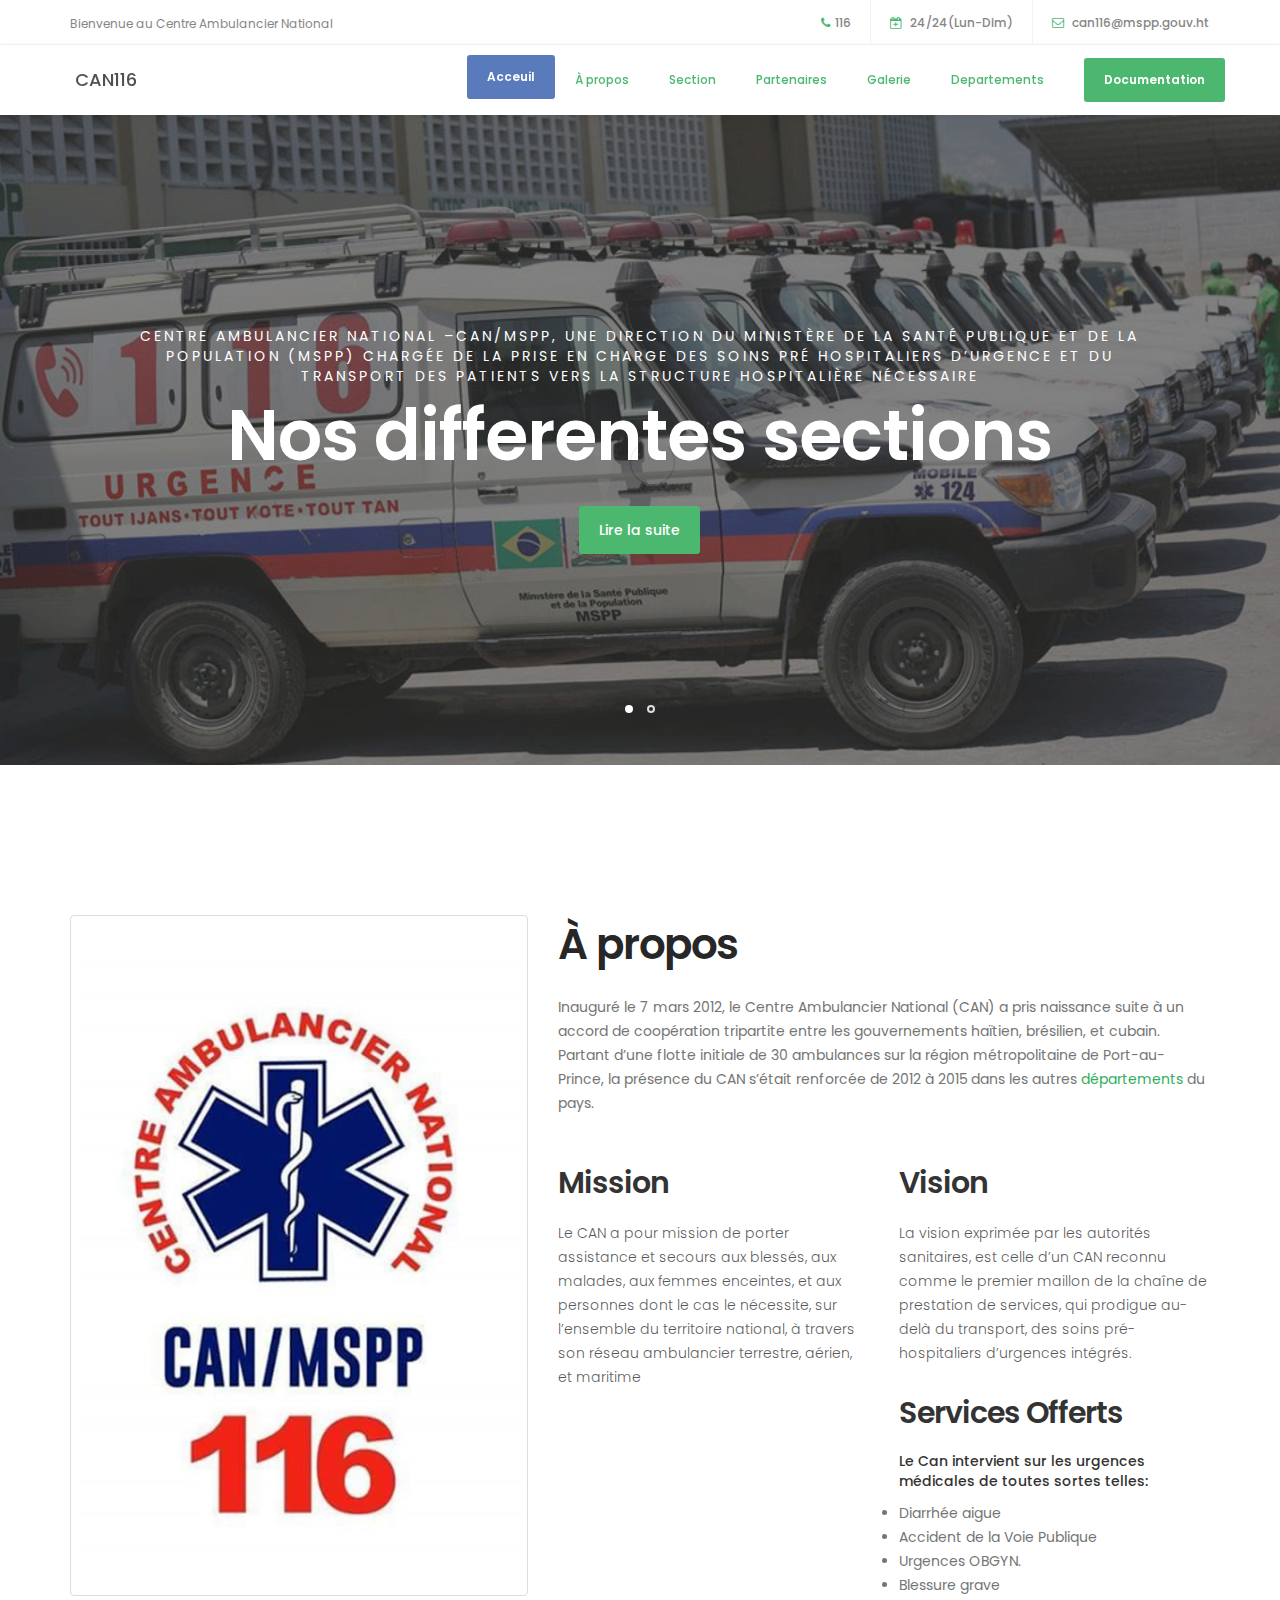
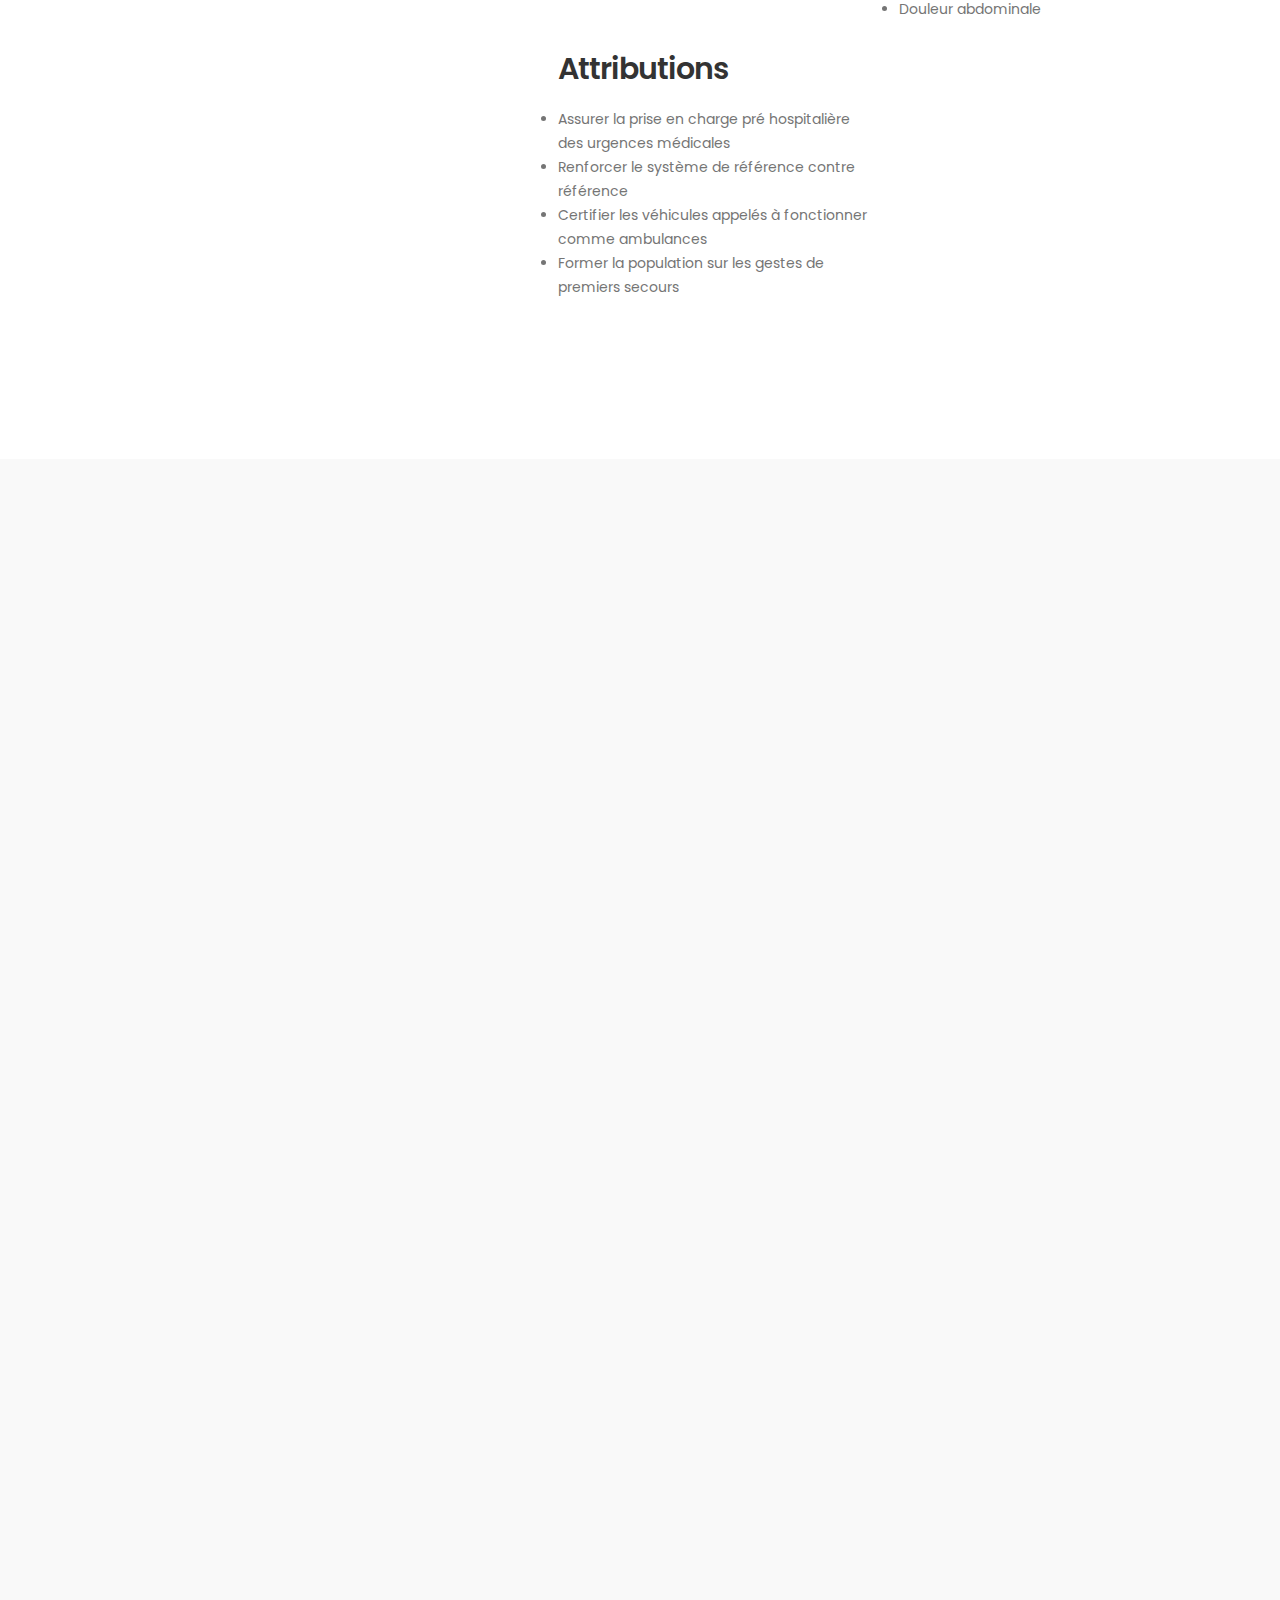
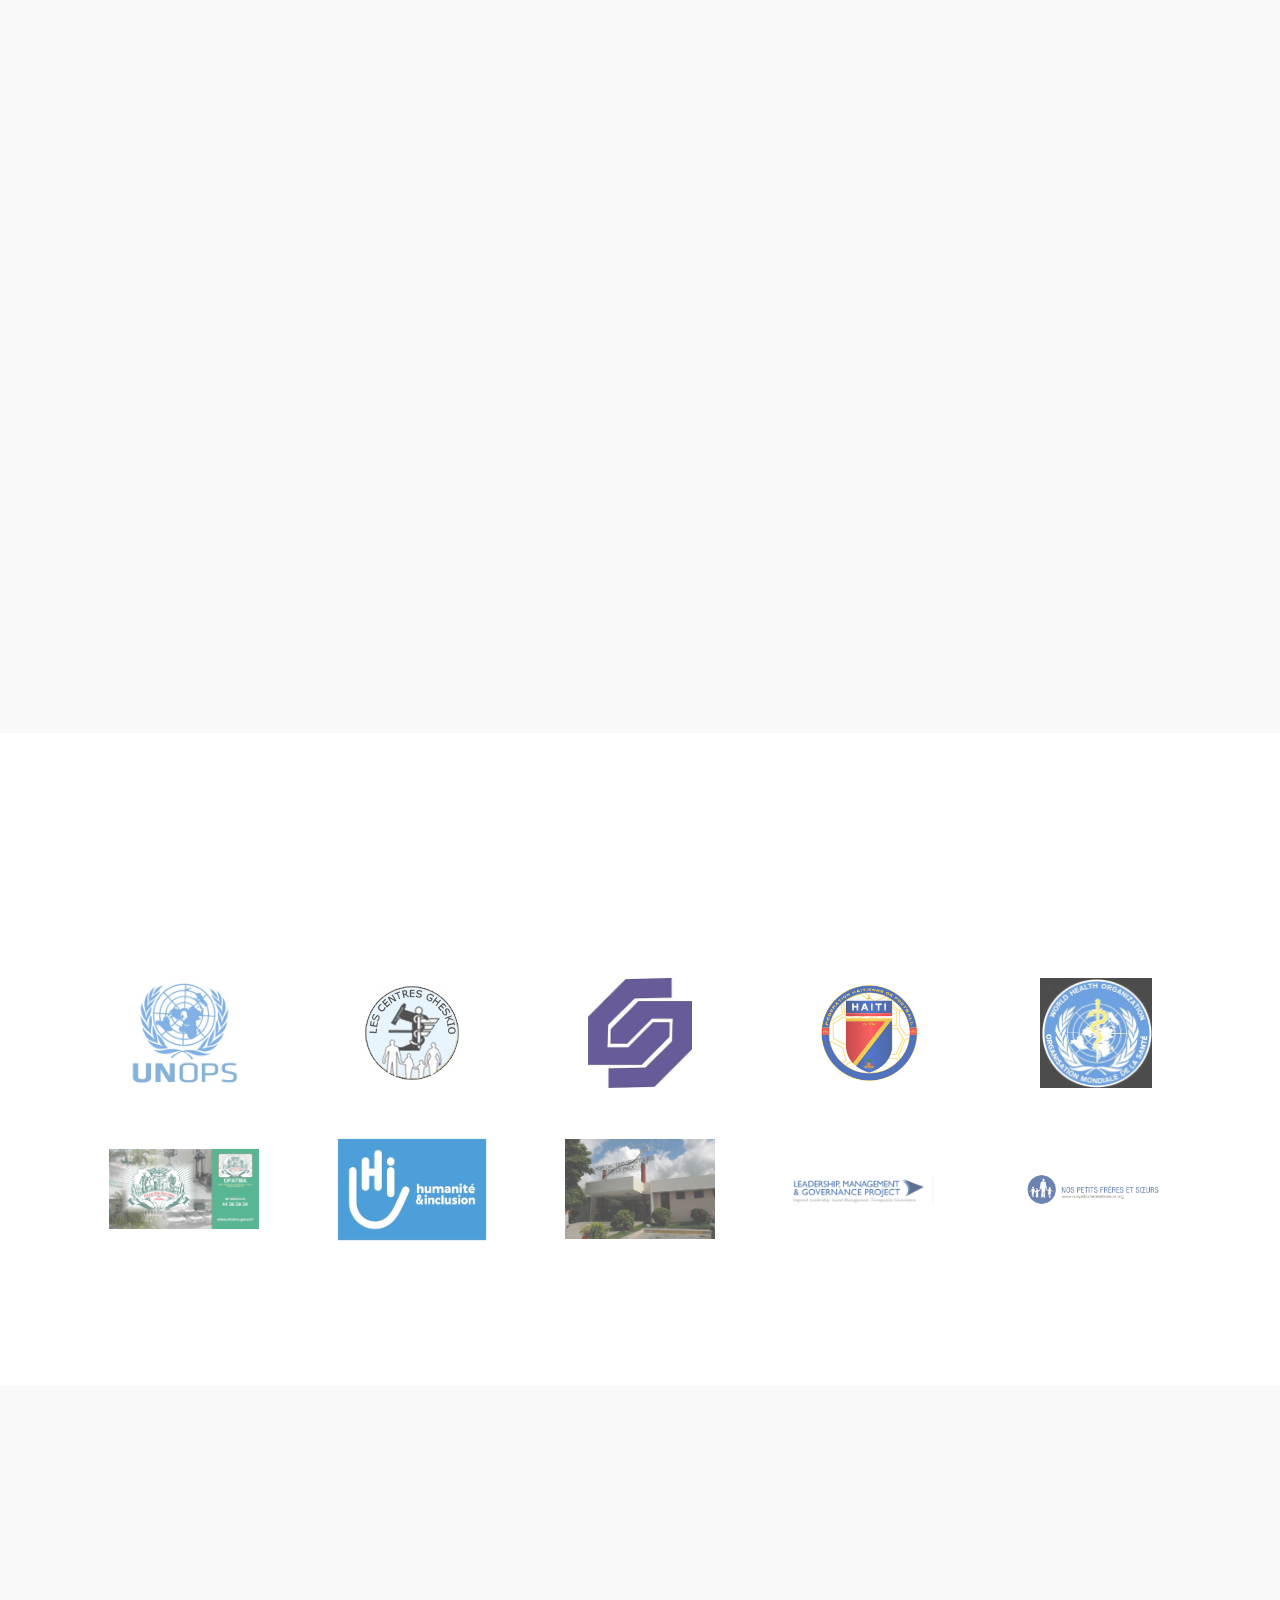
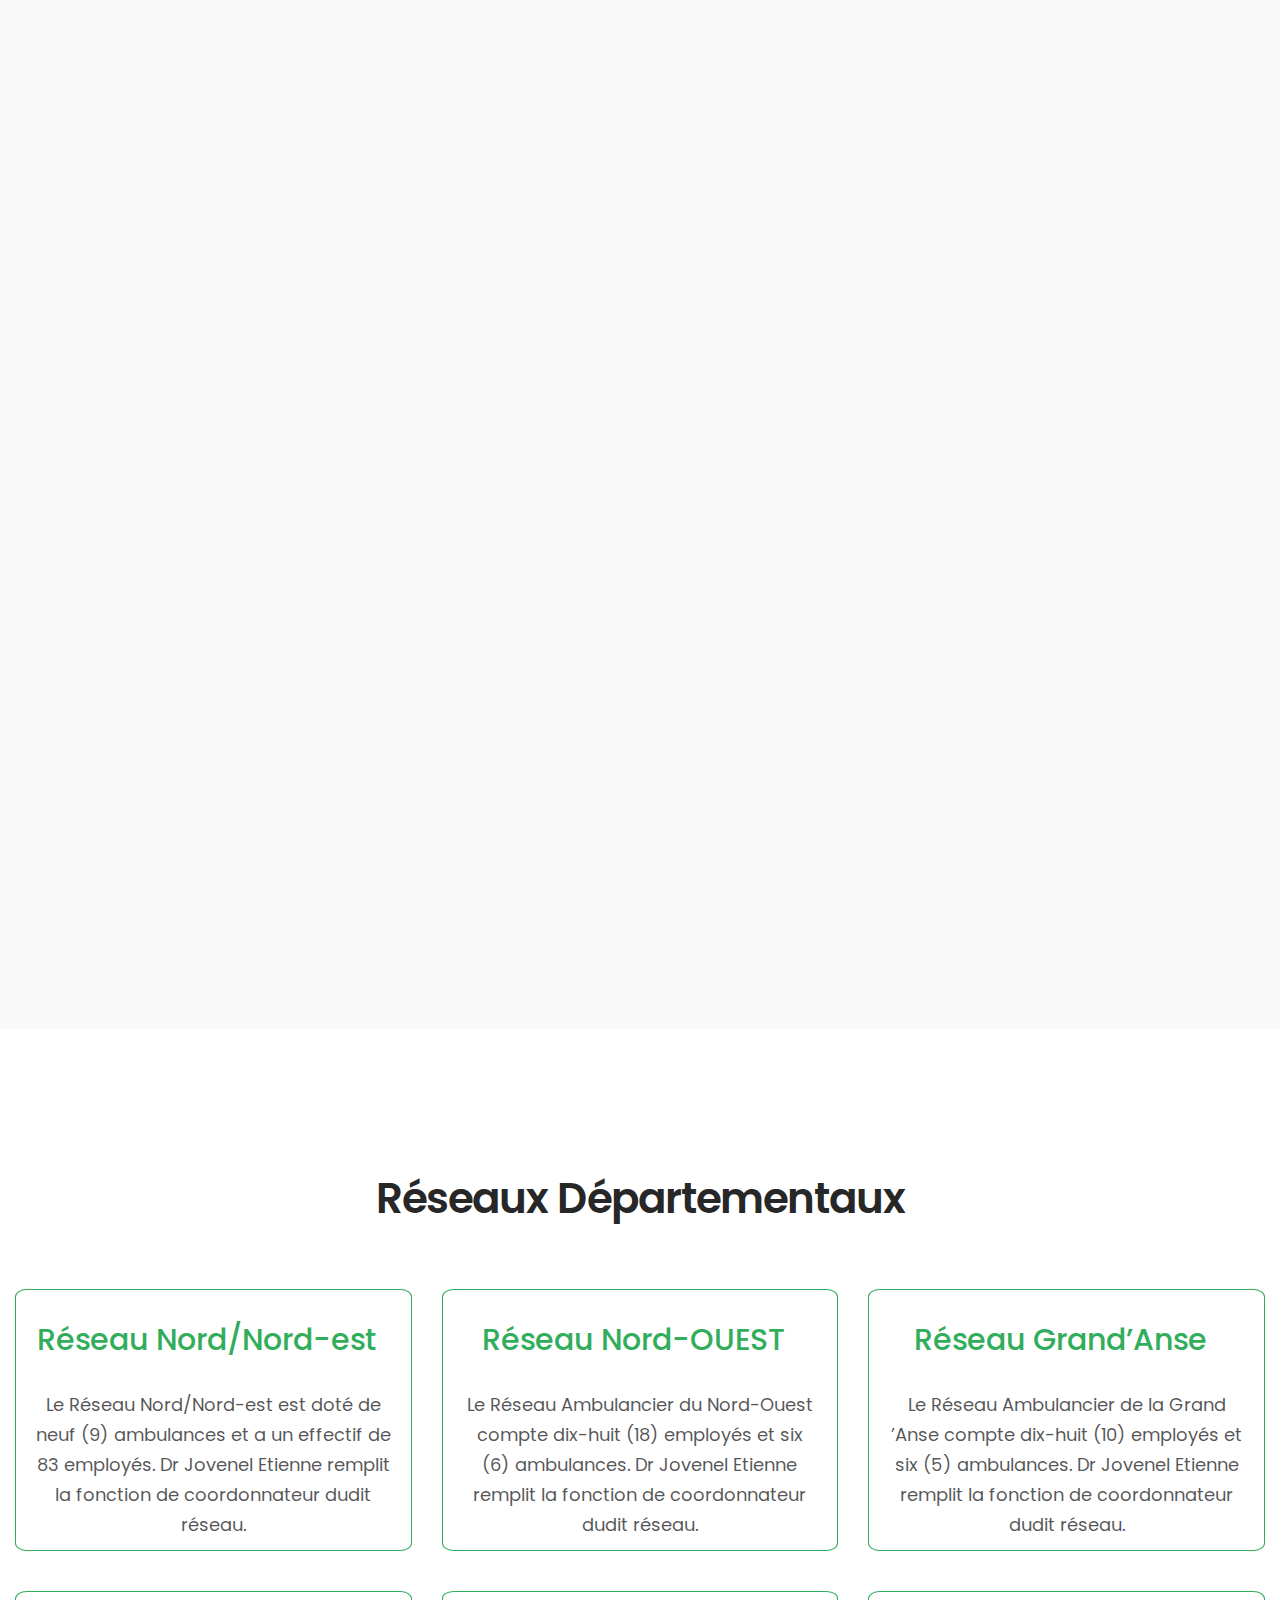
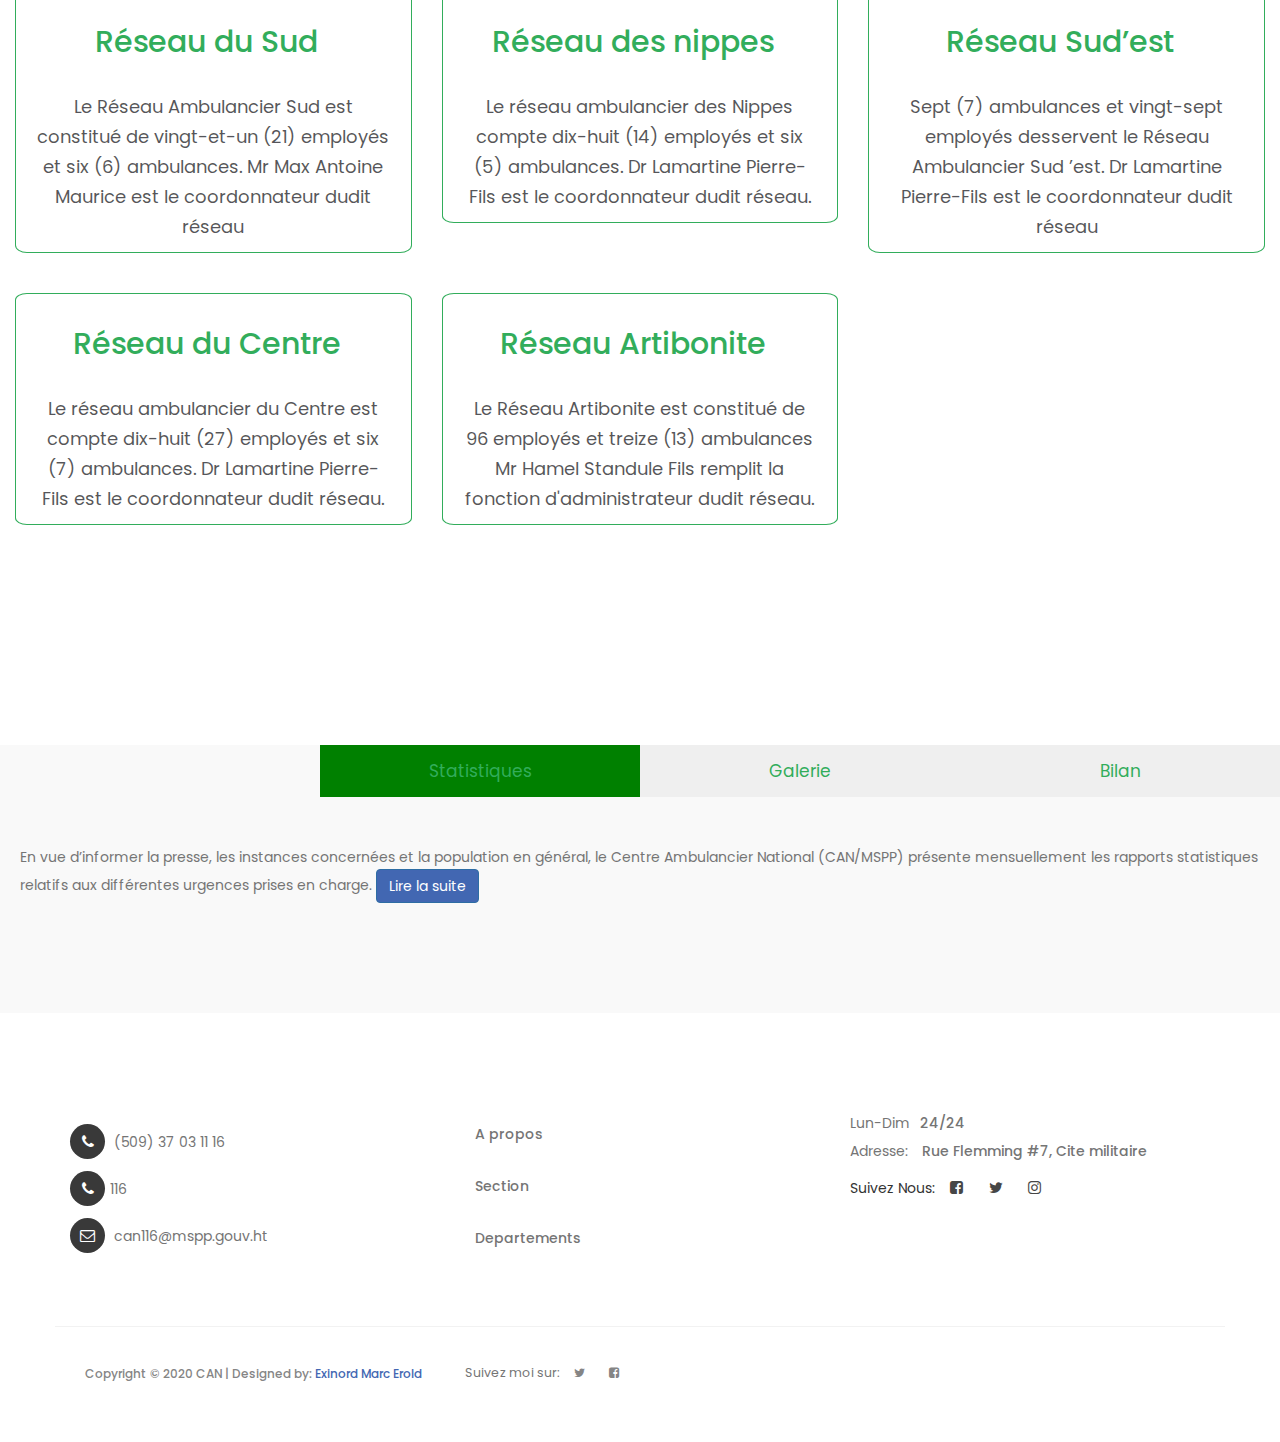
==== index.html @ fb25cd63 "index" ====
<!DOCTYPE html>
<html lang="en">

<head>

     <title>CAN | Ambulance</title>
     <!--

Template 2098 Health

http://www.tooplate.com/view/2098-health

-->
     <meta charset="UTF-8">
     <meta http-equiv="X-UA-Compatible" content="IE=Edge">
     <meta name="description" content="">
     <meta name="keywords" content="">
     <meta name="author" content="Tooplate">
     <meta name="viewport" content="width=device-width, initial-scale=1, maximum-scale=1">

     <link rel="stylesheet" href="css/bootstrap.min.css">
     <link rel="stylesheet" href="css/font-awesome.min.css">
     <link rel="stylesheet" href="css/animate.css">
     <link rel="stylesheet" href="css/owl.carousel.css">
     <link rel="stylesheet" href="css/owl.theme.default.min.css">
     <!-- <link rel="stylesheet" href="http://rainbowit.net/html/trydo/assets/css/style.css">  -->
     <!-- MAIN CSS -->
     <link rel="stylesheet" href="css/tooplate-style.css">
     <link rel="stylesheet" href="http://rainbowit.net/html/trydo/assets/css/plugins/plugins.css">
     <!-- <link rel="stylesheet" href="http://rainbowit.net/html/trydo/assets/css/style.css"> -->
</head>

<body id="top" data-spy="scroll" data-target=".navbar-collapse" data-offset="50">

     <!-- PRE LOADER -->
     <section class="preloader">
          <div class="spinner">

               <span class="spinner-rotate"></span>

          </div>
     </section>


     <!-- HEADER -->
     <header>
          <div class="container navbar-static-top">
               <div class="row">

                    <div class="col-md-4 col-sm-5">
                         <p>Bienvenue au Centre Ambulancier National</p>
                    </div>

                    <div class="col-md-8 col-sm-7 text-align-right">
                         <span class="phone-icon"><i class="fa fa-phone"></i><a href="tel: 116">116</a> </span>
                         <span class="date-icon"><i class="fa fa-calendar-plus-o"></i> 24/24(Lun-Dim)</span>
                         <span class="email-icon"><i class="fa fa-envelope-o"></i> <a
                                   href="mailto:can116@mspp.gouv.ht">can116@mspp.gouv.ht</a></span>
                    </div>

               </div>
          </div>
     </header>


     <!-- MENU -->
     <section class="navbar navbar-default navbar-static-top" role="navigation">
          <div class="container">

               <div class="navbar-header">
                    <button class="navbar-toggle" data-toggle="collapse" data-target=".navbar-collapse">
                         <span class="icon icon-bar"></span>
                         <span class="icon icon-bar"></span>
                         <span class="icon icon-bar"></span>
                    </button>

                    <!-- lOGO TEXT HERE -->
                    <a href="index.html" class="navbar-brand"><i class="fa fa--square"></i>
                         CAN116</a>
               </div>

               <!-- MENU LINKS -->
               <div class="collapse navbar-collapse">
                    <ul class="nav navbar-nav navbar-right">
                         <li><a href="#top" class="smoothScroll ">Acceuil</a></li>
                         <li><a href="#about" class="smoothScroll">À propos</a></li>

                         <li><a href="#section-detail" class="smoothScroll">Section</a></li>
                         <li><a href="#google-map" class="smoothScroll">Partenaires</a></li>
                         <li><a href="#team" class="smoothScroll">Galerie</a></li>
                         <li><a href="#department" class="smoothScroll">Departements</a></li>
                         <li class="appointment-btn"><a href="#appointment">Documentation</a>
                            
                         
                         
                         </li>
                    </ul>
               </div>

          </div>
     </section>


     <!-- HOME -->
     <section id="home" class="slider" data-stellar-background-ratio="0.5">
          <div class="container">
               <div class="row">

                    <div class="owl-carousel owl-theme">
                         <div class="item item-first">
                              <div class="caption">
                                   <div class="col-md-offset-1 col-md-10">
                                        <h3>Centre Ambulancier National –CAN/MSPP,
                                             une direction du Ministère de la Santé Publique et de la Population (MSPP)
                                             chargée de la prise en charge des soins pré hospitaliers d’urgence
                                             et du transport des patients vers la structure hospitalière nécessaire</h3>
                                        <h1>Nos differentes sections</h1>
                                        <a href="#section-detail" class="section-btn btn btn-default smoothScroll">Lire
                                             la suite</a>
                                   </div>
                              </div>
                         </div>

                         <div class="item item-second">
                              <div class="caption">
                                   <div class="col-md-offset-1 col-md-10">
                                        <h3>Issu d’un accord tripartite signé le 27 Mai 2010 entre le Brésil,
                                             Cuba et Haïti, le CAN a été inauguré le 7 Mars 2012.
                                        </h3>
                                        <h1>A propos de nous</h1>
                                        <a href="#about" class="section-btn btn btn-default btn-gray smoothScroll">Lire
                                             la suite</a>
                                   </div>
                              </div>
                         </div>

                         <!-- <div class="item item-third">
                                   <div class="caption">
                                        <div class="col-md-offset-1 col-md-10">
                                             <h3>Pellentesque nec libero nisi</h3>
                                             <h1>Your Health Benefits</h1>
                                             <a href="#news" class="section-btn btn btn-default btn-blue smoothScroll">Read Stories</a>
                                        </div>
                                   </div>
                              </div> -->
                    </div>

               </div>
          </div>
     </section>


     <!-- ABOUT -->
     <section id="about" class="about-area rn-section-gap bg_color--5">

          <div>
               <div class="about-wrapper">
                    <div class="container">
                         <div class="row row--35 align-items-center">
                              <div class="col-lg-5 col-md-12">
                                   <div class="thumbnail">
                                        <img class="w-100" src="images/image 5.jpg" alt="About Images" />
                                   </div>
                              </div>
                              <div class="col-lg-7 col-md-12">
                                   <div class="about-inner inner">
                                        <div class="section-title">
                                             <h2>À propos</h2>
                                             <p class="description">
                                                  Inauguré le 7 mars 2012,
                                                  le Centre Ambulancier National (CAN)
                                                  a pris naissance suite à un accord de coopération tripartite entre les
                                                  gouvernements haïtien,
                                                  brésilien, et cubain.
                                                  Partant d’une flotte initiale de 30 ambulances sur la région
                                                  métropolitaine de Port-au-Prince,
                                                  la présence du CAN s’était renforcée de 2012 à 2015 dans les autres <a
                                                       href="#department" style="color:#32ad5b">départements</a> du
                                                  pays.


                                             </p>
                                        </div>
                                        <div class="row mt--30 mt_sm--10">
                                             <div class="col-lg-6 col-md-12 col-sm-12 col-12">
                                                  <div class="about-us-list">
                                                       <h3 class="title">Mission</h3>
                                                       <p>

                                                            Le CAN a pour mission de porter assistance et secours aux
                                                            blessés, aux malades,
                                                            aux femmes enceintes, et aux personnes dont le cas le
                                                            nécessite,
                                                            sur l’ensemble du territoire national,
                                                            à travers son réseau ambulancier terrestre, aérien, et
                                                            maritime
                                                       </p>
                                                  </div>
                                             </div>
                                             <div class="col-lg-6 col-md-12 col-sm-12 col-12">
                                                  <div class="about-us-list">
                                                       <h3 class="title">Vision</h3>
                                                       <p>
                                                            La vision exprimée par les autorités sanitaires,
                                                            est celle d’un CAN reconnu comme le premier maillon de la
                                                            chaîne de prestation de services,
                                                            qui prodigue au-delà du transport, des soins
                                                            pré-hospitaliers d’urgences intégrés.



                                                       </p>
                                                  </div>
                                             </div>
                                             <div class="col-lg-6 col-md-12 col-sm-12 col-12">
                                                  <div class="about-us-list">
                                                       <h3 class="title">Services Offerts</h3>
                                                       <h5>
                                                            Le Can intervient sur les urgences médicales de toutes
                                                            sortes telles:
                                                       </h5>

                                                       <ul class="ul-style-about">
                                                            <li>
                                                                 Diarrhée aigue
                                                            </li>
                                                            <li>
                                                                 Accident de la Voie Publique


                                                            </li>
                                                            <li>

                                                                 Urgences OBGYN.


                                                            </li>

                                                            <li>

                                                                 Blessure grave

                                                            </li>

                                                            <li>
                                                                 Douleur abdominale


                                                            </li>
                                                       </ul>
                                                  </div>
                                             </div>
                                             <div class="col-lg-6 col-md-12 col-sm-12 col-12">
                                                  <div class="about-us-list">
                                                       <h3 class="title">Attributions</h3>


                                                       <ul class="ul-style-about">
                                                            <li>
                                                                 Assurer la prise en charge pré hospitalière des
                                                                 urgences médicales

                                                            </li>
                                                            <li>
                                                                 Renforcer le système de référence contre référence



                                                            </li>
                                                            <li>

                                                                 Certifier les véhicules appelés à fonctionner comme
                                                                 ambulances


                                                            </li>
                                                            <li>

                                                                 Former la population sur les gestes de premiers secours



                                                            </li>




                                                       </ul>
                                                  </div>
                                             </div>


                                        </div>
                                   </div>
                              </div>
                         </div>
                    </div>
               </div>
          </div>
          <!-- <div class="container">
               <div class="row">

                    <div class="col-md-6 col-sm-6">
                         <div class="about-info">
                              <h2 class="wow fadeInUp" data-wow-delay="0.6s">Bienvenue au Centre <i class="fa fa-a-square"></i>Ambulancier National</h2>
                              <div class= " wow fadeInUp" data-wow-delay="0.8s">
                                   <p> 
                                       <b class="visionAndMission"> Le CAN a pour mission</b> de porter assistance et secours aux blessés, 
                                        aux malades, aux femmes enceintes, et aux personnes dont le cas le nécessite, 
                                        sur l’ensemble du territoire national, 
                                        à travers son réseau ambulancier terrestre, aérien, et maritime. 
    
                               </p>
                                   
                              </div>

                               <div class="  wow fadeInUp" data-wow-delay="0.8s">
                                   <p>
                                        <b class="visionAndMission">La vision</b>
                                         exprimée par les autorités sanitaires, 
                                        est celle d’un CAN reconnu comme le premier maillon de la chaîne de prestation de services, 
                                        qui prodigue au-delà du transport, des soins pré-hospitaliers d’urgences intégrés.
     
                    
                              </p>
                                   
                              </div>
                              <figure class="profile wow fadeInUp" data-wow-delay="1s">
                                   <img src="images/didie.jpg" class="img-responsive" alt="">
                                   <figcaption>
                                        <h3>Dr Didié Hérold Louis</h3>
                                        <p>Directeur CAN </p>
                                   </figcaption>
                              </figure>
                         </div>
                    </div>
                    
               </div>
          </div> -->
     </section>



     <!-- TEAM -->





     <!-- <section id="team" data-stellar-background-ratio="1" > 

     <div class="rn-brand-area brand-separation">
          <div class="container">
               <div class="row">

                    <div class="col-md-6 col-sm-6" >
                         <div class="about-info">
                              <h2 class="wow fadeInUp" data-wow-delay="0.1s">Services offerts</h2>
                         </div>
                    </div>

               </div> 
              <div class="row">
               <div class="col-lg-12">
                    <ul class="brand-style-2">
                        <li>
                            <img src="http://rainbowit.net/html/trydo/assets/images/brand/brand-01.png" alt="Logo Images" />
                        </li>
                        <li>
                            <img src="http://rainbowit.net/html/trydo/assets/images/brand/brand-02.png" alt="Logo Images" />
                        </li>
                        <li>
                            <img src="http://rainbowit.net/html/trydo/assets/images/brand/brand-03.png" alt="Logo Images" />
                        </li>
                        <li>
                            <img src="http://rainbowit.net/html/trydo/assets/images/brand/brand-04.png" alt="Logo Images" />
                        </li>
                        <li>
                            <img src="http://rainbowit.net/html/trydo/assets/images/brand/brand-05.png" alt="Logo Images" />
                        </li>
                        <li>
                            <img src="http://rainbowit.net/html/trydo/assets/images/brand/brand-06.png" alt="Logo Images" />
                        </li>
                        <li>
                            <img src="http://rainbowit.net/html/trydo/assets/images/brand/brand-02.png" alt="Logo Images" />
                        </li>
                        <li>
                            <img src="http://rainbowit.net/html/trydo/assets/images/brand/brand-03.png" alt="Logo Images" />
                        </li>
                        <li>
                            <img src="http://rainbowit.net/html/trydo/assets/images/brand/brand-04.png" alt="Logo Images" />
                        </li>
                    </ul>
                </div>
                  
              </div>
          </div>
      </div>
     </section> -->







     <!-- NEWS -->
     <section id="section-detail" data-stellar-background-ratio="2.5">
          <div class="container">
               <div class="row">

                    <div class="col-md-12 col-sm-12">
                         <!-- SECTION TITLE -->
                         <div class="section-title wow fadeInUp" data-wow-delay="0.1s">
                              <h2>Nos Sections</h2>
                         </div>
                    </div>

                    <div class="col-md-4 col-sm-6" style="margin-bottom: 10px;">
                         <!-- NEWS THUMB -->
                         <div class="news-thumb wow fadeInUp" data-wow-delay="0.4s">
                              <a href="flotte-detail.html">
                                   <img src="images/ambulance-section.jpg" class="img-responsive" alt="">
                              </a>
                              <div class="news-info">

                                   <h3><a href="section-detail.html">Flotte</a></h3>
                                   <p>
                                        Constituée de 70 ambulances, la flotte ambulancière du CAN est composée
                                        d’infirmières,
                                        de secouristes, de chauffeurs et de médecins selon la gravité de l’urgence.
                                        Generalement, une infirmière, un secouriste, et un chauffeur composent l'equipe
                                        ambulancière.
                                        <a href="section-detail.html" class="section-style">Lire la suite</a>

                                   </p>

                              </div>
                         </div>
                    </div>


                    <div class="col-md-4 col-sm-6" style="margin-bottom: 10;">
                         <!-- NEWS THUMB -->
                         <div class="news-thumb wow fadeInUp" data-wow-delay="0.4s">
                              <a href="centre-appel.html">
                                   <img src="images/centre-appel.jpg" class="img-responsive" alt="">
                              </a>
                              <div class="news-info">

                                   <h3><a href="centre-appel.html">Centre D'appel</a></h3>
                                   <p>
                                        Joignable à partir du 116, le Centre d’appel du CAN est doté de douze lignes
                                        téléphoniques
                                        dont dix pour la réception des appels et deux pour la régulation des urgences.
                                        En termes de personnel,
                                        il est formé d’un régulateur, de deux infirmières et de dix permanenciers.
                                        <a href="centre-appel.html" class="section-style">Lire la suite</a>
                                   </p>

                              </div>
                         </div>
                    </div>


                    <div class="col-md-4 col-sm-6" style="margin-bottom: 10px;">
                         <!-- NEWS THUMB -->
                         <div class="news-thumb wow fadeInUp" data-wow-delay="0.4s">
                              <a href="logistique.html">
                                   <img src="images/logistique2-image.jpeg" class="img-responsive" alt="">
                              </a>
                              <div class="news-info">
                                   <!-- <span>March 08, 2018</span> -->
                                   <h3><a href="logistique.html">Logistique</a></h3>
                                   <p>Divisée en plusieurs sections, le service logistique du CAN est chargé de
                                        l’approvisionnement en intrants
                                        des ambulances, des fournitures de bureaux pour
                                        les différents postes de travail et de tous les matériels nécessaires au bon
                                        fonctionnement du centre.
                                        <a href="logistique.html" class="section-style">Lire la suite</a>
                                   </p>

                              </div>
                         </div>
                    </div>

                    <div class="col-md-4 col-sm-6">
                         <!-- NEWS THUMB -->
                         <div class="news-thumb wow fadeInUp" data-wow-delay="0.4s">
                              <a href="" data-toggle="modal" data-target=".RHMODAL">
                                   <img src="images/Ressources Humaines.jpg" class="img-responsive" alt="">

                              </a>
                              <div class="news-info">
                                   <!-- <span>March 08, 2018</span> -->
                                   <h3><a href="" data-toggle="modal" data-target=".RHMODAL">Ressource Humaines</a></h3>
                                   <p>En ce qui a trait à la gestion du personnel du Centre
                                        (assurance, congé, nomination et autres), le service des Ressources Humaines
                                        s’occupe tant des dossiers des employés du bureau central que de ceux des
                                        Réseaux ambulanciers départementaux.
                                        <a href="" class="section-style" data-toggle="modal" data-target=".RHMODAL">Lire
                                             la suite

                                        </a>
                                   </p>

                              </div>
                         </div>
                    </div>

                    <div class="col-md-4 col-sm-6">
                         <!-- NEWS THUMB -->
                         <div class="news-thumb wow fadeInUp" data-wow-delay="0.4s">
                              <a href="tic.html">
                                   <img src="images/rh.jpg" class="img-responsive" alt="">
                              </a>
                              <div class="news-info">
                                   <!-- <span>March 08, 2018</span> -->
                                   <h3><a href="tic.html">TIC</a></h3>
                                   <p>Divisée en plusieurs sections, le service logistique du CAN est chargé de
                                        l’approvisionnement en intrants
                                        des ambulances, des fournitures de bureaux pour
                                        les différents postes de travail et de tous les matériels nécessaires au bon
                                        fonctionnement du centre.
                                        <a href="tic.html" class="section-style">Lire la suite</a>
                                        .</p>

                              </div>
                         </div>
                    </div>

                    <div class="col-md-4 col-sm-6">
                         <!-- NEWS THUMB -->
                         <div class="news-thumb wow fadeInUp" data-wow-delay="0.4s">
                              <a >
                                   <img src="images/rh.jpg" class="img-responsive" alt="">
                              </a>
                              <div class="news-info">
                                   <!-- <span>March 08, 2018</span> -->
                                   <h3><a >formation</a></h3>
                                   <p>Divisée en plusieurs sections, le service logistique du CAN est chargé de
                                        l’approvisionnement en intrants
                                        des ambulances, des fournitures de bureaux pour
                                        les différents postes de travail et de tous les matériels nécessaires au bon
                                        fonctionnement du centre.
                                        <a  class="section-style">Lire la suite</a>
                                   </p>

                              </div>
                         </div>
                    </div>







               </div>
          </div>
     </section>


     <!-- MAKE AN APPOINTMENT -->



     <!-- GOOGLE MAP -->
     <section id="google-map">
          <div class="container">
               <div class="col-md-12 col-sm-12">
                    <!-- SECTION TITLE -->
                    <div class="section-title wow fadeInUp" data-wow-delay="0.1s">
                         <h2>Partenaires</h2>
                    </div>

               </div>

               <div class="row">
                    <div class="rn-brand-area rn-section-gap bg_color--1">
                         <div class="container">
                              <div class="row">
                                   <div class="col-lg-12">
                                        <ul class="brand-style-2">
                                             <li>

                                                  <a href="https://www.unops.org" target="_blank">
                                                       <img src="images/unops.jpeg" alt="Logo Images" />
                                                  </a>
                                             </li>
                                             <li>
                                                  <a href="https://www.gheskio.org/" target="_blank">
                                                       <img src="images/geskio.jpeg" alt="Logo Images" /></a>
                                             </li>
                                             <li>
                                                  <a href="https://www.sogebank.com/" target="_blank">
                                                       <img src="images/sogebank.jpeg" alt="Logo Images" /></a>
                                             </li>


                                             <li>
                                                  <a href="https://www.sogebank.com/" target="_blank">
                                                       <img src="images/fht.jpeg" alt="Logo Images" /></a>
                                             </li>
                                             <li>
                                                  <a href="https://www.who.int/fr" target="_blank">
                                                       <img src="images/oms.jpeg" alt="Logo Images" /></a>
                                             </li>


                                             <li>
                                                  <img src="images/ofatma.jpeg" alt="Logo Images" />
                                             </li>


                                             <li>
                                                  <img src="images/humanite.jpeg" alt="Logo Images" />
                                             </li>

                                             <li>
                                                  <img src="images/hup.jpeg" alt="Logo Images" />
                                             </li>
                                             <li>
                                                  <a href="https://www.usaid.gov/" target="_blank">
                                                       <img src="images/usaid.jpeg" alt="Logo Images" /></a>
                                             </li>
                                             <li>
                                                  <a href="https://www.nospetitsfreresetsoeurs.org/nos-actions/nos-pays/haiti/"
                                                       target="_blank">
                                                       <img src="images/petit-feres-soeurs.jpeg"
                                                            alt="Logo Images" /></a>
                                             </li>
                                        </ul>
                                   </div>
                              </div>
                         </div>
                    </div>
               </div>

          </div>
          <!-- How to change your own map point
            1. Go to Google Maps
            2. Click on your location point
            3. Click "Share" and choose "Embed map" tab
            4. Copy only URL and paste it within the src="" field below
	-->
          <!-- <iframe
           src="https://www.google.com/maps/embed?pb=!1m18!1m12!1m3!1d3647.3030413476204!2d100.5641230193719!3d13.757206847615207!2m3!1f0!2f0!3f0!3m2!1i1024!2i768!4f13.1!3m3!1m2!1s0x0%3A0xf51ce6427b7918fc!2sG+Tower!5e0!3m2!1sen!2sth!4v1510722015945"
            width="100%" height="350" frameborder="0" style="border:0" allowfullscreen></iframe> -->
     </section>


     <section id="team" data-stellar-background-ratio="1">
          <div class="container">
               <div class="row">

                    <div class="col-md-12 col-sm-12">
                         <!-- SECTION TITLE -->
                         <div class="section-title wow fadeInUp" data-wow-delay="0.1s">
                              <h2>Galerie des directeurs</h2>
                         </div>
                    </div>

                    <!-- <div class="col-md-6 col-sm-6">
                         <div class="about-info">
                              <h2 class="wow fadeInUp" data-wow-delay="0.1s">Galerie des directeurs</h2>
                         </div>
                    </div> -->

                    <div class="clearfix"></div>

                    <div class="col-md-4 col-sm-6">
                         <div class="team-thumb wow fadeInUp" data-wow-delay="0.2s">
                              <img src="images/didie-directeur.jpg" class="img-responsive" alt="">

                              <div class="team-info">
                                   <h3>Dr Didié Hérold Louis</h3>
                                   <p>Directeur du CAN-31 juillet 2018 a nos jours </p>
                                   <div class="team-contact-info">
                                        <p><i class="fa fa-phone"></i> <a href="tel: +509 34 62 10 44">+509 34 62 10 44
                                        </p>
                                        <p><i class="fa fa-envelope-o"></i> <a
                                                  href="mailto:didielouis@hotmail.com">didielouis@hotmail.com</a></p>
                                   </div>
                                   <ul class="social-icon">
                                        <li><a href="https://www.facebook.com/dhlouis" class="fa fa-facebook-square"
                                                  target="_blank"></a></li>
                                        <li><a class="fa fa-twitter"></a></li>
                                        <li><a href="mailto:didielouis@hotmail.com" class="fa fa-envelope-o"></a></li>
                                   </ul>
                              </div>

                         </div>
                    </div>

                    <div class="col-md-4 col-sm-6">
                         <div class="team-thumb wow fadeInUp" data-wow-delay="0.4s">
                              <img src="images/Dr Prudent.jpg" class="img-responsive" alt="">

                              <div class="team-info">
                                   <h3>Dr Rudolph Prudent</h3>
                                   <p>Directeur du CAN Juin 2016 - Juillet 2017</p>
                                   <div class="team-contact-info">
                                        <p><i class="fa fa-phone"></i> 010-070-0170</p>
                                        <p><i class="fa fa-envelope-o"></i> <a >cardio@company.com</a></p>
                                   </div>
                                   <ul class="social-icon">
                                        <li><a href="https://www.facebook.com/rudolph.prudent" class="fa fa-facebook-square"></a></li>
                                        <li><a  class="fa fa-twitter"></a></li>
                                        <li><a  class="fa fa-envelope-o"></a></li>
                                   </ul>
                              </div>

                         </div>
                    </div>

                    <div class="col-md-4 col-sm-6">
                         <div class="team-thumb wow fadeInUp" data-wow-delay="0.6s">
                              <img src="images/Garnel 1.jpg" class="img-responsive" alt="">

                              <div class="team-info">
                                   <h3>Dr Garnel Michel</h3>
                                   <p>Directeur du CAN Janv 2016- Mai 2016</p>
                                   <div class="team-contact-info">
                                        <p><i class="fa fa-phone"></i> <a href="tel: +509 48 20  38 50">+509 48 20  38 50
                                        </p>
                                        <p><i class="fa fa-envelope-o"></i> <a>cardio@company.com</a></p>
                                   </div>
                                   <ul class="social-icon">
                                        <li><a href="https://www.facebook.com/garnel.michel" class="fa fa-facebook-square"></a></li>
                                        <li><a href="https://twitter.com/DrGarnel" class="fa fa-twitter"></a></li>
                                        <li><a class="fa fa-envelope-o"></a></li>
                                   </ul>
                              </div>

                         </div>
                    </div>

                    <div class="col-md-4 col-sm-6">
                         <div class="team-thumb wow fadeInUp" data-wow-delay="0.6s">
                              <img src="images/didie-directeur.jpg" class="img-responsive" alt="">

                              <div class="team-info">
                                   <h3>Gerard Martelly</h3>
                                   <p>Cardiology</p>
                                   <div class="team-contact-info">
                                        <p><i class="fa fa-phone"></i> 010-040-0140</p>
                                        <p><i class="fa fa-envelope-o"></i> <a href="#">cardio@company.com</a></p>
                                   </div>
                                   <ul class="social-icon">
                                        <li><a href="#" class="fa fa-facebook-square"></a></li>
                                        <li><a href="#" class="fa fa-twitter"></a></li>
                                        <li><a href="#" class="fa fa-envelope-o"></a></li>
                                   </ul>
                              </div>

                         </div>
                    </div>

                    <div class="col-md-4 col-sm-6">
                         <div class="team-thumb wow fadeInUp" data-wow-delay="0.6s">
                              <img src="images/Desmangue.jpg" class="img-responsive" alt="">

                              <div class="team-info">
                                   <h3>Dr Philippe Desmangles</h3>
                                   <p>Directeur du CAN Mai 2012- Fév 2013</p>
                                   <div class="team-contact-info">
                                        <p><i class="fa fa-phone"></i> 010-040-0140</p>
                                        <p><i class="fa fa-envelope-o"></i> <a href="#">cardio@company.com</a></p>
                                   </div>
                                   <ul class="social-icon">
                                        <li><a href="https://www.facebook.com/philippe.desmangles.9" class="fa fa-facebook-square"></a></li>
                                        <li><a  class="fa fa-twitter"></a></li>
                                        <li><a class="fa fa-envelope-o"></a></li>
                                   </ul>
                              </div>

                         </div>
                    </div>

                    <div class="col-md-4 col-sm-6">
                         <div class="team-thumb wow fadeInUp" data-wow-delay="0.6s">
                              <img src="images/image 1.jpg" class="img-responsive" alt="">

                              <div class="team-info">
                                   <h3>Ralph Senecal</h3>
                                   <p>Directeur du CAN Fév. 2012- Avr 2012</p>
                                   <div class="team-contact-info">
                                        <p><i class="fa fa-phone"></i> 010-040-0140</p>
                                        <p><i class="fa fa-envelope-o"></i> <a href="#">cardio@company.com</a></p>
                                   </div>
                                   <ul class="social-icon">
                                        <li><a href="#" class="fa fa-facebook-square"></a></li>
                                        <li><a href="#" class="fa fa-twitter"></a></li>
                                        <li><a href="#" class="fa fa-envelope-o"></a></li>
                                   </ul>
                              </div>

                         </div>
                    </div>

               </div>
          </div>
     </section>

     <section id='department'>


          <div class="rn-counterup-area rn-section-gap bg_color--5">
               <div class="container-fluid">
                    <div class="row">
                         <div class="col-lg-12">
                              <div class="section-single-title text-center">
                                   <h2>Réseaux Départementaux</h2>
                              </div>
                         </div>
                    </div>
                    <div class="row">

                         <div class="col-lg-4 col-md-4 col-sm-6 col-12">

                              <div class="rn-counterup counterup_style--1">
                                   <h5 class="counter"> Réseau Nord/Nord-est</h5>
                                   <!-- <p class="description">Direction sanitaire Nord.</p> -->
                                   <p class="description">
                                        Le Réseau Nord/Nord-est
                                        est doté de neuf (9) ambulances et a un effectif de 83 employés.
                                        Dr Jovenel Etienne remplit la fonction de coordonnateur dudit réseau.
                                   </p>
                              </div>
                         </div>
                         <div class="col-lg-4 col-md-4  col-sm-6 col-12">
                              <div class="rn-counterup counterup_style--1">
                                   <h5 class="counter count">Réseau Nord-OUEST</h5>
                                   <!-- <p class="description">Direction sanitaire Nord-OUEST.</p> -->
                                   <p class="description"> Le Réseau Ambulancier du Nord-Ouest compte dix-huit (18)
                                        employés et six (6) ambulances.
                                        Dr Jovenel Etienne remplit la fonction de coordonnateur dudit réseau.
                                   </p>


                              </div>
                         </div>

                         <!-- <div class="col-lg-4 col-md-3 col-sm-6 col-12">
                         <div class="rn-counterup counterup_style--1">
                             <h5 class="counter count">Réseau Nord-est</h5>
                              <p class="description">Direction sanitaire Nord-OUEST.</p> 
                             <p class="description"> Le Réseau Ambulancier du Nord-Ouest compte 
                               dix-huit (18) employés et six (6) ambulances.
                               Dr Jovenel Etienne remplit la fonction de coordonnateur dudit réseau.
                              </p>
                         </div>
                     </div> -->

                         <div class="col-lg-4 col-md-4  col-sm-6 col-12">
                              <div class="rn-counterup counterup_style--1">
                                   <h5 class="counter count">Réseau Grand’Anse</h5>
                                   <!-- <p class="description">Direction sanitaire Grand-Anse.</p> -->

                                   <p class="description"> Le Réseau Ambulancier de la Grand ’Anse compte
                                        dix-huit (10) employés et six (5) ambulances.
                                        Dr Jovenel Etienne remplit la fonction de coordonnateur dudit réseau.
                                   </p>


                              </div>
                         </div>

                         <div class="col-lg-4 col-md-4  col-sm-6 col-12">
                              <div class="rn-counterup counterup_style--1">
                                   <h5 class="counter count">Réseau du Sud</h5>
                                   <!-- <p class="description">Direction sanitaire SUD.</p> -->

                                   <p class="description"> Le Réseau Ambulancier Sud est constitué de vingt-et-un (21)
                                        employés
                                        et six (6) ambulances. Mr Max Antoine Maurice est le coordonnateur dudit réseau

                                   </p>

                              </div>
                         </div>

                         <div class="col-lg-4 col-md-4  col-sm-6 col-12">
                              <div class="rn-counterup counterup_style--1">
                                   <h5 class="counter count">Réseau des nippes </h5>
                                   <!-- <p class="description">Direction sanitaire NIPPES.</p> -->
                                   <p class="description"> Le réseau ambulancier des Nippes compte
                                        dix-huit (14) employés et six (5) ambulances.
                                        Dr Lamartine Pierre-Fils est le coordonnateur dudit réseau.
                                   </p>

                              </div>
                         </div>
                         <div class="col-lg-4 col-md-3  col-sm-6 col-12">
                              <div class="rn-counterup counterup_style--1">
                                   <h5 class="counter count">Réseau Sud’est</h5>
                                   <!-- <p class="description">Direction sanitaire SUD'EST.</p> -->
                                   <p class="description">Sept (7) ambulances et vingt-sept employés desservent le
                                        Réseau Ambulancier Sud ’est.
                                        Dr Lamartine Pierre-Fils est le coordonnateur dudit réseau
                                   </p>

                              </div>
                         </div>

                         <div class="col-lg-4 col-md-4  col-sm-6 col-12">
                              <div class="rn-counterup counterup_style--1">
                                   <h5 class="counter count"> Réseau du Centre</h5>
                                   <!-- <p class="description">Direction sanitaire CENTRE.</p> -->
                                   <p class="description"> Le réseau ambulancier du Centre est compte
                                        dix-huit (27) employés et six (7) ambulances.
                                        Dr Lamartine Pierre-Fils est le coordonnateur dudit réseau.
                                   </p>

                              </div>
                         </div>

                         <div class="col-lg-4 col-md-4  col-sm-6 col-12">
                              <div class="rn-counterup counterup_style--1">
                                   <h5 class="counter count">Réseau Artibonite </h5>
                                   <!-- <p class="description">Direction sanitaire Artibonite.</p> -->
                                   <p class="description">Le Réseau Artibonite est constitué de 96 employés et treize
                                        (13) ambulances

                                        Mr Hamel Standule Fils remplit la fonction d'administrateur dudit réseau.
                                   </p>

                              </div>
                         </div>



                    </div>
               </div>
          </div>

     </section>

     <section id="appointment" data-stellar-background-ratio="3">


          <button class="tablink" onclick="openPage('Bilan', this, 'green')">Bilan</button>
          <button class="tablink" onclick="openPage('Galerie', this, 'green')">Galerie</button>
          <button class="tablink" onclick="openPage('Statistiques', this, 'green')"
               id="defaultOpen">Statistiques</button>
          
          <!-- <button class="tablink" onclick="openPage('About', this, 'green')">About</button> -->

          <div id="Statistiques" class="tabcontent">
               <!-- <h3>Statistiques Mensuel</h3>-->
               <p style="">En vue d’informer la presse, les instances concernées et la population en général,
                    le Centre Ambulancier National (CAN/MSPP)
                    présente mensuellement les rapports statistiques relatifs aux
                    différentes urgences prises en charge.
                    <a href="https://www.facebook.com/MSPPCAN116/photos/pcb.3302172943201554/3302165436535638/"
                         target="_blank" class="btn btn-primary  documentation-style">Lire la suite</a>
               </p>
          </div>

          <div id="Bilan" class="tabcontent ">
               <!-- <h3 style="font-size: 30px;">Bilan operationnel 2018-2019</h3> -->
               <p class="" style="">
                    Dans le souci de permettre à la population d’être bien imbu du travail effectué
                    par les équipes ambulancières du CAN sur le territoire national,
                    la Direction de ladite institution organise,
                    une cérémonie au cours de laquelle...
               </p>



               <div class="row">
                    <div class="col-md-6 col-sm-6">
                         <img src="images/GRAPHE CAN.jpg" class="img-responsive" alt="">
                    </div>
                    <div class="col-md-6 col-sm-6">

                         <img src="images/BILAN CAN.jpg" class="img-responsive" alt="">
                    </div>
               </div>
          </div>



          <div id="Galerie" class="tabcontent">
               <!-- <h3>Galerie Des Activitees</h3> -->
               <div class="rn-gallery-area rn-section-gap bg_color--1">
                    <div class="container">
                         <div class="row row row--5">
                              <!-- Start Single Portfolio  -->
                              <div class="col-lg-4 col-md-6 col-12">
                                   <div class="portfolio-style--3">
                                        <div class="thumbnail">
                                           
                                                  <img class="w-1000" src="images/commemoration_1.jpg"
                                                       alt="Portfolio Images">
                                            
                                        </div>
                                        <div class="content">
                                             <!-- <p class="portfoliotype">formation sur urgences
                                                  obtetricales organise au can
                                                  formation sur urgences
                                                  obtetricales organise au can</p> -->
                                             <!-- <h4 class="title"><a>Commémoration 7 ans can
                                                     
                                                  </a></h4> -->
                                             <div class="portfolio-btn">
                                                  <a class="rn-btn text-white" href="">Read
                                                       More</a>
                                             </div>
                                        </div>
                                   </div>
                              </div>
                              <div class="col-lg-4 col-md-6 col-12">
                                   <div class="portfolio-style--3">
                                        <div class="thumbnail">
                                           
                                                  <img class="w-1000" src="images/commemoration_2.jpg"
                                                       alt="Portfolio Images">
                                            
                                        </div>
                                        <div class="content">
                                             <!-- <p class="portfoliotype">formation sur urgences
                                                  obtetricales organise au can
                                                  formation sur urgences
                                                  obtetricales organise au can</p> -->
                                             <!-- <h4 class="title"><a>Commémoration 7 ans can
                                                     
                                                  </a></h4> -->
                                             <div class="portfolio-btn">
                                                  <a class="rn-btn text-white" href="">Read
                                                       More</a>
                                             </div>
                                        </div>
                                   </div>
                              </div>
                              <div class="col-lg-4 col-md-6 col-12">
                                   <div class="portfolio-style--3">
                                        <div class="thumbnail">
                                           
                                                  <img class="w-1000" src="images/commemoration_3.jpg"
                                                       alt="Portfolio Images">
                                            
                                        </div>
                                        <div class="content">
                                             <!-- <p class="portfoliotype">formation sur urgences
                                                  obtetricales organise au can
                                                  formation sur urgences
                                                  obtetricales organise au can</p> -->
                                             <!-- <h4 class="title"><a>Commémoration 7 ans can
                                                     
                                                  </a></h4> -->
                                             <div class="portfolio-btn">
                                                  <a class="rn-btn text-white" href="">Read
                                                       More</a>
                                             </div>
                                        </div>
                                   </div>
                              </div>



                              <div class="col-lg-4 col-md-6 col-12">
                                   <div class="portfolio-style--3">
                                        <div class="thumbnail">
                                           
                                                  <img class="w-1000" src="images/Remise 1.jpg"
                                                       alt="Portfolio Images">
                                            
                                        </div>
                                        <div class="content">
                                             <!-- <p class="portfoliotype">formation sur urgences
                                                  obtetricales organise au can
                                                  formation sur urgences
                                                  obtetricales organise au can</p> -->
                                             <!-- <h4 class="title"><a>Remise ambulance
                                                     
                                                  </a></h4> -->
                                             <div class="portfolio-btn">
                                                  <a class="rn-btn text-white" href="">Read
                                                       More</a>
                                             </div>
                                        </div>
                                   </div>
                              </div>



                              <div class="col-lg-4 col-md-6 col-12">
                                   <div class="portfolio-style--3">
                                        <div class="thumbnail">
                                           
                                                  <img class="w-1000" src="images/Remise 2.jpg"
                                                       alt="Portfolio Images">
                                            
                                        </div>
                                        <div class="content">
                                             <!-- <p class="portfoliotype">formation sur urgences
                                                  obtetricales organise au can
                                                  formation sur urgences
                                                  obtetricales organise au can</p> -->
                                             <!-- <h4 class="title"><a>Remise ambulance
                                                  </a></h4> -->
                                             <div class="portfolio-btn">
                                                  <a class="rn-btn text-white" href="">Read
                                                       More</a>
                                             </div>
                                        </div>
                                   </div>
                              </div>


                              <div class="col-lg-4 col-md-6 col-12">
                                   <div class="portfolio-style--3">
                                        <div class="thumbnail">
                                           
                                                  <img class="w-1000" src="images/Remise 3.jpg"
                                                       alt="Portfolio Images">
                                            
                                        </div>
                                        <div class="content">
                                             <!-- <p class="portfoliotype">formation sur urgences
                                                  obtetricales organise au can
                                                  formation sur urgences
                                                  obtetricales organise au can</p> -->
                                             <!-- <h4 class="title"><a>Remise ambulance
                                                     
                                                  </a></h4> -->
                                             <div class="portfolio-btn">
                                                  <a class="rn-btn text-white" href="">Read
                                                       More</a>
                                             </div>
                                        </div>
                                   </div>
                              </div>


                              <div class="col-lg-4 col-md-6 col-12">
                                   <div class="portfolio-style--3">
                                        <div class="thumbnail">
                                           
                                                  <img class="w-1000" src="images/presentation (1).jpg "
                                                       alt="Portfolio Images">
                                            
                                        </div>
                                        <div class="content">
                                             <!-- <p class="portfoliotype">formation sur urgences
                                                  obtetricales organise au can
                                                  formation sur urgences
                                                  obtetricales organise au can</p> -->
                                             <!-- <h4 class="title"><a>Remise ambulance
                                                     
                                                  </a></h4> -->
                                             <div class="portfolio-btn">
                                                  <a class="rn-btn text-white" href="">Read
                                                       More</a>
                                             </div>
                                        </div>
                                   </div>
                              </div>


                              <div class="col-lg-4 col-md-6 col-12">
                                   <div class="portfolio-style--3">
                                        <div class="thumbnail">
                                           
                                                  <img class="w-1000" src="images/presentation (9).jpg"
                                                       alt="Portfolio Images">
                                            
                                        </div>
                                        <div class="content">
                                             <!-- <p class="portfoliotype">formation sur urgences
                                                  obtetricales organise au can
                                                  formation sur urgences
                                                  obtetricales organise au can</p> -->
                                             <!-- <h4 class="title"><a>Remise ambulance
                                                     
                                                  </a></h4> -->
                                             <div class="portfolio-btn">
                                                  <a class="rn-btn text-white" href="">Read
                                                       More</a>
                                             </div>
                                        </div>
                                   </div>
                              </div>

                              <div class="col-lg-4 col-md-6 col-12">
                                   <div class="portfolio-style--3">
                                        <div class="thumbnail">
                                           
                                                  <img class="w-1000" src="images/presentation (3).jpg"
                                                       alt="Portfolio Images">
                                            
                                        </div>
                                        <div class="content">
                                             <!-- <p class="portfoliotype">formation sur urgences
                                                  obtetricales organise au can
                                                  formation sur urgences
                                                  obtetricales organise au can</p> -->
                                             <!-- <h4 class="title"><a>Remise ambulance
                                                     
                                                  </a></h4> -->
                                             <div class="portfolio-btn">
                                                  <a class="rn-btn text-white" href="">Read
                                                       More</a>
                                             </div>
                                        </div>
                                   </div>
                              </div>

                              <div class="col-lg-4 col-md-6 col-12">
                                   <div class="portfolio-style--3">
                                        <div class="thumbnail">
                                           
                                                  <img class="w-1000" src="images/presentation (7).jpg"
                                                       alt="Portfolio Images">
                                            
                                        </div>
                                        <div class="content">
                                             <!-- <p class="portfoliotype">formation sur urgences
                                                  obtetricales organise au can
                                                  formation sur urgences
                                                  obtetricales organise au can</p> -->
                                             <!-- <h4 class="title"><a>Remise ambulance
                                                     
                                                  </a></h4> -->
                                             <div class="portfolio-btn">
                                                  <a class="rn-btn text-white" href="">Read
                                                       More</a>
                                             </div>
                                        </div>
                                   </div>
                              </div>

                              <div class="col-lg-4 col-md-6 col-12">
                                   <div class="portfolio-style--3">
                                        <div class="thumbnail">
                                           
                                                  <img class="w-1000" src="images/presentation (5).jpg"
                                                       alt="Portfolio Images">
                                            
                                        </div>
                                        <div class="content">
                                             <!-- <p class="portfoliotype">formation sur urgences
                                                  obtetricales organise au can
                                                  formation sur urgences
                                                  obtetricales organise au can</p> -->
                                             <!-- <h4 class="title"><a>Remise ambulance
                                                     
                                                  </a></h4> -->
                                             <div class="portfolio-btn">
                                                  <a class="rn-btn text-white" href="">Read
                                                       More</a>
                                             </div>
                                        </div>
                                   </div>
                              </div>

                              <div class="col-lg-4 col-md-6 col-12">
                                   <div class="portfolio-style--3">
                                        <div class="thumbnail">
                                           
                                                  <img class="w-1000" src="images/presentation (6).jpg"
                                                       alt="Portfolio Images">
                                            
                                        </div>
                                        <div class="content">
                                             <!-- <p class="portfoliotype">formation sur urgences
                                                  obtetricales organise au can
                                                  formation sur urgences
                                                  obtetricales organise au can</p> -->
                                             <!-- <h4 class="title"><a>Remise ambulance
                                                     
                                                  </a></h4> -->
                                             <div class="portfolio-btn">
                                                  <a class="rn-btn text-white" href="">Read
                                                       More</a>
                                             </div>
                                        </div>
                                   </div>
                              </div>

                              <div class="col-lg-4 col-md-6 col-12">
                                   <div class="portfolio-style--3">
                                        <div class="thumbnail">
                                           
                                                  <img class="w-1000" src="images/presentation (4).jpg"
                                                       alt="Portfolio Images">
                                            
                                        </div>
                                        <div class="content">
                                             <!-- <p class="portfoliotype">formation sur urgences
                                                  obtetricales organise au can
                                                  formation sur urgences
                                                  obtetricales organise au can</p> -->
                                             <!-- <h4 class="title"><a>Remise ambulance
                                                     
                                                  </a></h4> -->
                                             <div class="portfolio-btn">
                                                  <a class="rn-btn text-white" href="">Read
                                                       More</a>
                                             </div>
                                        </div>
                                   </div>
                              </div>

                              <div class="col-lg-4 col-md-6 col-12">
                                   <div class="portfolio-style--3">
                                        <div class="thumbnail">
                                           
                                                  <img class="w-1000" src="images/presentation (8).jpg"
                                                       alt="Portfolio Images">
                                            
                                        </div>
                                        <div class="content">
                                             <!-- <p class="portfoliotype">formation sur urgences
                                                  obtetricales organise au can
                                                  formation sur urgences
                                                  obtetricales organise au can</p> -->
                                             <!-- <h4 class="title"><a>Remise ambulance
                                                     
                                                  </a></h4> -->
                                             <div class="portfolio-btn">
                                                  <a class="rn-btn text-white" href="">Read
                                                       More</a>
                                             </div>
                                        </div>
                                   </div>
                              </div>

                              <div class="col-lg-4 col-md-6 col-12">
                                   <div class="portfolio-style--3">
                                        <div class="thumbnail">
                                           
                                                  <img class="w-1000" src="images/presentation (2).jpg"
                                                       alt="Portfolio Images">
                                            
                                        </div>
                                        <div class="content">
                                             <!-- <p class="portfoliotype">formation sur urgences
                                                  obtetricales organise au can
                                                  formation sur urgences
                                                  obtetricales organise au can</p> -->
                                             <!-- <h4 class="title"><a>Remise ambulance
                                                     
                                                  </a></h4> -->
                                             <div class="portfolio-btn">
                                                  <a class="rn-btn text-white" href="">Read
                                                       More</a>
                                             </div>
                                        </div>
                                   </div>
                              </div>

                         </div>
                    </div>
               </div>

          </div>

          <div id="About" class="tabcontent">
               <h3>About</h3>

               <embed style="width:1250px"
                    src='document/Decret-organisant-le-MPCE-portant-creation-et-organisation-du-Centre-Ambulancier-National-portant-sur-la-redynamisation-du-Conseil-National-du-Tourisme-converted.pdf'
                    type='application/pdf' />
               <p>Who we are and what we do.</p>
          </div>


          <!-- <div class="container">


               <div class="row">
                    <div class="col-sm-3">
                      <div class="card">
                        <div class="card-body">
                          <h4 class="card-title">Statistiques Mensuel</h4>
                          <p class="card-text">En vue d’informer la presse,
                                les instances concernées et la population en général, 
                                le Centre Ambulancier  National (CAN/MSPP) présente mensuellement 
                               les rapports statistiques relatifs aux  différentes urgences.</p>
                          <a href="https://www.facebook.com/MSPPCAN116/photos/pcb.3302172943201554/3302165436535638/" 
                          target="_blank"
                          class="btn btn-primary  documentation-style">Lire la suite</a>
                        </div>
                      </div>
                    </div>
                    <div class="col-sm-3">
                      <div class="card">
                        <div class="card-body">
                          <h4 class="card-title">Bilan annuel</h4>
                          <p class="card-text">
                              Dans le souci de permettre à la population d’être bien imbu du travail effectué
                               par les équipes ambulancières du CAN sur le territoire  national, 
                               la Direction de ladite institution organise, 
                                une cérémonie au cours de laquelle...
                            </p>
                          <a href="#" class="btn btn-primary  documentation-style" data-toggle="modal" data-target=".bd-example-modal-lg">
                               
                            
                         Lire la suite</a>
                        </div>
                      </div>
                    </div>
                    <div class="col-sm-3">
                         <div class="card">
                           <div class="card-body">
                             <h4 class="card-title">Decret regi le can</h4>
                             <p class="card-text">Publié le 2 Février 2016 dans les colonnes du journal Le Moniteur, 
                                   ce décret confère au Centre Ambulancier National (CAN) le statut d’institution autonome,
                                   tout en précisant les grandes lignes de son fonctionnement.</p>
                             <a href="#" class="btn btn-primary documentation-style" data-toggle="modal" data-target="#exampleModal">Lire la suite</a>
                           </div>
                         </div>
                       </div>
                       <div class="col-sm-3">
                         <div class="card">
                           <div class="card-body">
                             <h4 class="card-title">Galerie des activitees</h4>
                             <p class="card-text">With supporting text below as a natural lead-in to additional content.</p>
                             <a href="" class="btn btn-primary"  data-toggle="modal" data-target=".GALERY-MODAL" documentation-style" >Lire la suite</a>
                           </div>
                         </div>
                       </div>

                       

                  </div> -->


          <!-- <div class="row">
                    <div class="col-md-6 col-sm-6">
                         <img src="images/GRAPHE CAN.jpg" class="img-responsive" alt="">
                    </div>
                    <div class="col-md-6 col-sm-6">
                         
                         <img src="images/BILAN CAN.jpg" class="img-responsive" alt=""> -->
          <!-- CONTACT FORM HERE -->
          <!-- <form id="appointment-form" role="form" method="post" action="#">
                              
                              <div class="section-title wow fadeInUp" data-wow-delay="0.4s">
                                   <h2>Prendre un rendez-vous</h2>
                              </div>
                              <div class="wow fadeInUp" data-wow-delay="0.8s">
                                   <div class="col-md-6 col-sm-6">
                                        <label for="name">Name</label>
                                        <input type="text" class="form-control" id="name" name="name" placeholder="Full Name">
                                   </div>
                                   <div class="col-md-6 col-sm-6">
                                        <label for="email">Email</label>
                                        <input type="email" class="form-control" id="email" name="email" placeholder="Your Email">
                                   </div>
                                   <div class="col-md-6 col-sm-6">
                                        <label for="date">Select Date</label>
                                        <input type="date" name="date" value="" class="form-control">
                                   </div>
                                   <div class="col-md-6 col-sm-6">
                                        <label for="select">Select Department</label>
                                        <select class="form-control">
                                             <option>General Health</option>
                                             <option>Cardiology</option>
                                             <option>Dental</option>
                                             <option>Medical Research</option>
                                        </select>
                                   </div>
                                   <div class="col-md-12 col-sm-12">
                                        <label for="telephone">Phone Number</label>
                                        <input type="tel" class="form-control" id="phone" name="phone" placeholder="Phone">
                                        <label for="Message">Additional Message</label>
                                        <textarea class="form-control" rows="5" id="message" name="message" placeholder="Message"></textarea>
                                        <button type="submit" class="form-control" id="cf-submit" name="submit">Submit Button</button>
                                   </div>
                              </div>
                        </form> -->
          <!-- </div> -->

          <!-- </div> -->
          <!-- </div> -->


     </section>

     <!-- Departement Modal Area  -->



     <!-- Start DECRET REGISSANT MODAL-->
     <!-- <div class="modal fade" id="exampleModal" tabindex="-1" role="dialog" aria-labelledby="exampleModalLabel" aria-hidden="true">
          <div class="modal-dialog" role="document" style="width:1250px" >
            <div class="modal-content">
              <div class="modal-header">
                <h5 class="modal-title" id="exampleModalLabel" style="text-align: center;">Decret</h5>
                <button type="button" class="close" data-dismiss="modal" aria-label="Close">
                  <span aria-hidden="true">&times;</span>
                </button>
              </div>
              <div class="modal-body">
               <embed 
               style="width:1250px" 
               src='document/Decret-organisant-le-MPCE-portant-creation-et-organisation-du-Centre-Ambulancier-National-portant-sur-la-redynamisation-du-Conseil-National-du-Tourisme-converted.pdf'  width=1200 height=900 type='application/pdf'/>
              </div>
              <div class="modal-footer">
                <button type="button" class="btn btn-secondary" data-dismiss="modal">Close</button>
                <button type="button" class="btn btn-primary">Save changes</button>
              </div>
            </div>
          </div>
        </div> -->

     <!-- Start BILAN ANNUEL MODAL-->
     <!-- <div class="modal fade bd-example-modal-lg" tabindex="-1" role="dialog" aria-labelledby="myLargeModalLabel" aria-hidden="true">
          <div class="modal-dialog"  style="width:1250px">
            <div class="modal-content">
               <div class="modal-header">
                    <h5 class="modal-title" id="exampleModalLabel" style="text-align: center;">Bilan operationnel 2018-2019</h5>
                    <button type="button" class="close" data-dismiss="modal" aria-label="Close">
                      <span aria-hidden="true">&times;</span>
                    </button>
                  </div>
               <embed src='document/bilan.pdf' width=1250 height=900 type='application/pdf'/>
            </div>
            <div class="modal-footer">
               <button type="button" class="btn btn-secondary" data-dismiss="modal">Close</button>
               <button type="button" class="btn btn-primary">Save changes</button>
             </div>
          </div>
        </div> -->


     <!-- Start GALERY ACTIVITE MODAL-->
     <!-- <div class="modal fade GALERY-MODAL" tabindex="-1" role="dialog" aria-labelledby="myLargeModalLabel" aria-hidden="true">
          <div class="modal-dialog"  style="width:1250px">
            <div class="modal-content">
               <div class="modal-header">
                    <h5 class="modal-title" id="exampleModalLabel" style="text-align: center;">Galerie Activitees</h5>
                    <button type="button" class="close" data-dismiss="modal" aria-label="Close">
                      <span aria-hidden="true">&times;</span>
                    </button>
                  </div> -->

     <!-- Start GALERY ACTIVITE MODAL-->
     <!-- <div class="rn-gallery-area rn-section-gap bg_color--1"> -->
     <!-- <div class="container">
                             <div class="row row row--5">
                               
                                 <div class="col-lg-4 col-md-6 col-12">
                                     <div class="portfolio-style--3">
                                         <div class="thumbnail">
                                             <a href="portfolio-details.html">
                                                 <img class="w-1000" src="images/didie-directeur.jpg" alt="Portfolio Images">
                                             </a>
                                         </div>
                                         <div class="content">
                                             <p class="portfoliotype">Development</p>
                                             <h4 class="title"><a href="portfolio-details.html">formation sur urgences obtetricales organise au can</a></h4>
                                             <div class="portfolio-btn">
                                                 <a class="rn-btn text-white" href="portfolio-details.html">Read More</a>
                                             </div>
                                         </div>
                                     </div>
                                 </div> -->
     <!-- End Single Portfolio  -->

     <!-- Start Single Portfolio  -->
     <!-- <div class="col-lg-4 col-md-6 col-12">
                                   <div class="portfolio-style--3">
                                       <div class="thumbnail">
                                           <a href="portfolio-details.html">
                                               <img class="w-1000" src="images/didie-directeur.jpg" alt="Portfolio Images">
                                           </a>
                                       </div>
                                       <div class="content">
                                           <p class="portfoliotype">Development</p>
                                           <h4 class="title"><a href="portfolio-details.html">formation sur urgences obtetricales organise au can</a></h4>
                                           <div class="portfolio-btn">
                                               <a class="rn-btn text-white" href="portfolio-details.html">Read More</a>
                                           </div>
                                       </div>
                                   </div>
                               </div> -->
     <!-- End Single Portfolio  -->

     <!-- Start Single Portfolio  -->
     <!-- <div class="col-lg-4 col-md-6 col-12">
                                   <div class="portfolio-style--3">
                                       <div class="thumbnail">
                                           <a href="portfolio-details.html">
                                               <img class="w-1000" src="images/didie-directeur.jpg" alt="Portfolio Images">
                                           </a>
                                       </div>
                                       <div class="content">
                                           <p class="portfoliotype">Development</p>
                                           <h4 class="title"><a href="portfolio-details.html">formation sur urgences obtetricales organise au can</a></h4>
                                           <div class="portfolio-btn">
                                               <a class="rn-btn text-white" href="portfolio-details.html">Read More</a>
                                           </div>
                                       </div>
                                   </div>
                               </div> -->
     <!-- End Single Portfolio  -->

     <!-- Start Single Portfolio  -->
     <!-- <div class="col-lg-4 col-md-6 col-12">

                                     <div class="portfolio-style--3">
                                         <div class="thumbnail">
                                             <a href="portfolio-details.html">
                                                 <img class="w-100" src="http://rainbowit.net/html/trydo/assets/images/portfolio/portfolio-4.jpg" alt="Portfolio Images">
                                             </a>
                                         </div>
                                         <div class="content">
                                             <p class="portfoliotype">Freelancer</p>
                                             <h4 class="title"><a href="portfolio-details.html">You can see your Portfolio</a></h4>
                                             <div class="portfolio-btn">
                                                 <a class="rn-btn text-white" href="portfolio-details.html">Read More</a>
                                             </div>
                                         </div>
                                     </div>
                                 </div> -->
     <!-- End Single Portfolio  -->

     <!-- Start Single Portfolio  -->
     <!-- <div class="col-lg-4 col-md-6 col-12">
                                     <div class="portfolio-style--3">
                                         <div class="thumbnail">
                                             <a href="portfolio-details.html">
                                                 <img class="w-100" src="http://rainbowit.net/html/trydo/assets/images/portfolio/portfolio-5.jpg" alt="Portfolio Images">
                                             </a>
                                         </div>
                                         <div class="content">
                                             <p class="portfoliotype">Freelancer</p>
                                             <h4 class="title"><a href="portfolio-details.html">The Language of Developer</a></h4>
                                             <div class="portfolio-btn">
                                                 <a class="rn-btn text-white" href="portfolio-details.html">Read More</a>
                                             </div>
                                         </div>
                                     </div>
                                 </div> -->
     <!-- End Single Portfolio  -->

     <!-- Start Single Portfolio  -->
     <!-- <div class="col-lg-4 col-md-6 col-12">
                                     <div class="portfolio-style--3">
                                         <div class="thumbnail">
                                             <a href="portfolio-details.html">
                                                 <img class="w-100" src="http://rainbowit.net/html/trydo/assets/images/portfolio/portfolio-6.jpg" alt="Portfolio Images">
                                             </a>
                                         </div>
                                         <div class="content">
                                             <p class="portfoliotype">Freelancer</p>
                                             <h4 class="title"><a href="portfolio-details.html">You can see your Portfolio</a></h4>
                                             <div class="portfolio-btn">
                                                 <a class="rn-btn text-white" href="portfolio-details.html">Read More</a>
                                             </div>
                                         </div>
                                     </div>
                                 </div>

                                 <div class="col-lg-4 col-md-6 col-12">
                                   <div class="portfolio-style--3">
                                       <div class="thumbnail">
                                           <a href="portfolio-details.html">
                                               <img class="w-100" src="http://rainbowit.net/html/trydo/assets/images/portfolio/portfolio-6.jpg" alt="Portfolio Images">
                                           </a>
                                       </div>
                                       <div class="content">
                                           <p class="portfoliotype">Freelancer</p>
                                           <h4 class="title"><a href="portfolio-details.html">You can see your Portfolio</a></h4>
                                           <div class="portfolio-btn">
                                               <a class="rn-btn text-white" href="portfolio-details.html">Read More</a>
                                           </div>
                                       </div>
                                   </div>
                               </div>

                               <div class="col-lg-4 col-md-6 col-12">
                                   <div class="portfolio-style--3">
                                       <div class="thumbnail">
                                           <a href="portfolio-details.html">
                                               <img class="w-100" src="http://rainbowit.net/html/trydo/assets/images/portfolio/portfolio-6.jpg" alt="Portfolio Images">
                                           </a>
                                       </div>
                                       <div class="content">
                                           <p class="portfoliotype">Freelancer</p>
                                           <h4 class="title"><a href="portfolio-details.html">You can see your Portfolio</a></h4>
                                           <div class="portfolio-btn">
                                               <a class="rn-btn text-white" href="portfolio-details.html">Read More</a>
                                           </div>
                                       </div>
                                   </div>
                               </div>

                               <div class="col-lg-4 col-md-6 col-12">
                                   <div class="portfolio-style--3">
                                       <div class="thumbnail">
                                           <a href="portfolio-details.html">
                                               <img class="w-100" src="http://rainbowit.net/html/trydo/assets/images/portfolio/portfolio-6.jpg" alt="Portfolio Images">
                                           </a>
                                       </div>
                                       <div class="content">
                                           <p class="portfoliotype">Freelancer</p>
                                           <h4 class="title"><a href="portfolio-details.html">You can see your Portfolio</a></h4>
                                           <div class="portfolio-btn">
                                               <a class="rn-btn text-white" href="portfolio-details.html">Read More</a>
                                           </div>
                                       </div>
                                   </div>
                               </div> -->
     <!-- End Single Portfolio  -->

     <!-- </div>
                         </div>
                     </div>
            </div> -->
     <!-- <div class="modal-footer">
               <button type="button" class="btn btn-secondary" data-dismiss="modal">Close</button>
               <button type="button" class="btn btn-primary">Save changes</button>
             </div> -->
     <!-- </div>
        </div> -->



     <div class="modal fade RHMODAL" tabindex="-1" role="dialog" aria-labelledby="myLargeModalLabel" aria-hidden="true">
          <div class="modal-dialog" style="width:1250px">
               <div class="modal-content">
                    <div class="modal-header">
                         <h5 class="modal-title" id="exampleModalLabel">EFFECTIF PERSONNELS CAN</h5>
                         <!-- <button type="button" class="close" data-dismiss="modal" aria-label="Close">
                      <span aria-hidden="true">&times;</span>
                    </button> -->
                    </div>

                    <table class="table table-sm">
                         <thead>
                              <tr>
                                   <th scope="col">#</th>
                                   <th scope="col">DEPARTEMENT</th>
                                   <th scope="col">INFIRMIERE</th>
                                   <th scope="col">CHAUFFEURS</th>
                                   <th scope="col">SECOURISTE</th>
                                   <th scope="col">PERMANENCIERS</th>
                                   <th scope="col">ADMINISTRATION</th>
                                   <th scope="col">AUTRES</th>
                                   <th scope="col">TOTAL</th>
                              </tr>
                         </thead>
                         <tbody>
                              <tr>
                                   <th scope="row">1</th>
                                   <td>OUEST</td>
                                   <td>47</td>
                                   <td>61</td>
                                   <td>53</td>
                                   <td>27</td>
                                   <td>31</td>
                                   <td>72</td>
                                   <td>291</td>
                              </tr>
                              <tr>
                                   <th scope="row">2</th>
                                   <td>ARTIBONITE</td>
                                   <td>34</td>
                                   <td>26</td>
                                   <td>29</td>
                                   <td>6</td>
                                   <td>1</td>
                                   <td>0</td>
                                   <td>96</td>
                              </tr>
                              <tr>
                                   <th scope="row">3</th>
                                   <td>NORD/NORD'EST</td>
                                   <td>21</td>
                                   <td>22</td>
                                   <td>22</td>
                                   <td>4</td>
                                   <td>4</td>
                                   <td>10</td>
                                   <td>83</td>
                              </tr>

                              <tr>
                                   <th scope="row">4</th>
                                   <td>SUD'EST</td>
                                   <td>2</td>
                                   <td>19</td>
                                   <td>4</td>
                                   <td>0</td>
                                   <td>2</td>
                                   <td>0</td>
                                   <td>27</td>
                              </tr>

                              <tr>
                                   <th scope="row">5</th>
                                   <td>SUD</td>
                                   <td>5</td>
                                   <td>11</td>
                                   <td>4</td>
                                   <td>0</td>
                                   <td>1</td>
                                   <td>0</td>
                                   <td>21</td>
                              </tr>

                              <tr>
                                   <th scope="row">6</th>
                                   <td>NORD-OUEST</td>
                                   <td>0</td>
                                   <td>10</td>
                                   <td>8</td>
                                   <td>0</td>
                                   <td>0</td>
                                   <td>0</td>
                                   <td>18</td>
                              </tr>

                              <tr>
                                   <th scope="row">7</th>
                                   <td>Grand-ANSE</td>
                                   <td>2</td>
                                   <td>4</td>
                                   <td>4</td>
                                   <td>0</td>
                                   <td>0</td>
                                   <td>10</td>
                                   <td>10</td>
                              </tr>

                              <tr>
                                   <th scope="row">8</th>
                                   <td>NIPPES</td>
                                   <td>3</td>
                                   <td>10</td>
                                   <td>1</td>
                                   <td>0</td>
                                   <td>0</td>
                                   <td>0</td>
                                   <td>14</td>
                              </tr>

                              <tr>
                                   <th scope="row">9</th>
                                   <td>CENTRE</td>
                                   <td>0</td>
                                   <td>1</td>
                                   <td>0</td>
                                   <td>0</td>
                                   <td>0</td>
                                   <td>0</td>
                                   <td>1</td>
                              </tr>
                              <tr class="thead-dark">
                                   <th scope="row">10</th>
                                   <td>TOTAL</td>
                                   <td>114</td>
                                   <td>164</td>
                                   <td>125</td>
                                   <td>37</td>
                                   <td>39</td>
                                   <td>82</td>
                                   <td>561</td>
                              </tr>


                         </tbody>
                    </table>


                    <!-- <embed src='' width=900 height=900 type='application/pdf'/> -->
               </div>

          </div>
     </div>


     <!-- FOOTER -->
     <footer data-stellar-background-ratio="5">
          <div class="container">
               <div class="row">

                    <div class="col-md-4 col-sm-4">
                         <div class="footer-thumb">
                              <h4 class="wow fadeInUp" data-wow-delay="0.4s">Contact Info</h4>
                              <!-- <p>Fusce at libero iaculis, venenatis augue quis, pharetra lorem. 
                                   Curabitur ut dolor eu elit consequat ultricies.</p> -->


                              <div class="contact-info">
                                   <p><i class="fa fa-phone"></i> <a href="tel: +50937031116"> (509) 37 03 11 16</a></p>
                                   <p><i class="fa fa-phone"></i><a href="tel: 116">116</a> </p>
                                   <p><i class="fa fa-envelope-o"></i> <a
                                      href="mailto:can116@mspp.gouv.ht">can116@mspp.gouv.ht</a>
                                   </p>
                              </div>
                         </div>
                    </div>

                    <div class="col-md-4 col-sm-4">
                         <div class="footer-thumb">
                              <h4 class="wow fadeInUp" data-wow-delay="0.4s">Liens Utiles</h4>
                              <div class="latest-stories">
                                   <!-- <div class="stories-image">
                                        <a href="#"><img src="images/avp.jpg" class="img-responsive" alt=""></a>
                                   </div> -->
                                   <div class="stories-info">
                                        <a href="#about">
                                             <h5>A propos</h5>
                                        </a>
                                        <!-- <span>March 08, 2018</span> -->
                                   </div>
                              </div>
                              <div class="latest-stories">
                                   <!-- <div class="stories-image">
                                        <a href="#"><img src="images/avp.jpg" class="img-responsive" alt=""></a>
                                   </div> -->
                                   <div class="stories-info">
                                        <a href="#news">
                                             <h5>Section</h5>
                                        </a>

                                   </div>
                              </div>
                              <div class="latest-stories">
                                   <!-- <div class="stories-image">
                                        <a href="#"><img src="images/avp.jpg" class="img-responsive" alt=""></a>
                                   </div> -->
                                   <div class="stories-info">
                                        <a href="#department">
                                             <h5>Departements</h5>
                                        </a>

                                   </div>
                              </div>




                         </div>
                    </div>


                    <div class="col-md-4 col-sm-4">
                         <div class="footer-thumb">
                              <div class="opening-hours">
                                   <h4 class="wow fadeInUp" data-wow-delay="0.4s">Horaire d'ouverture
                                   </h4>
                                   <p>Lun-Dim<span>24/24</span></p>
                                   <p>Adresse: <span>Rue Flemming #7, Cite militaire</span></p>



                                   <!-- <p>Sunday <span>Closed</span></p> -->
                              </div>

                              <ul class="social-icon">
                                   <span>Suivez Nous:</span>
                                   <li><a href="https://www.facebook.com/MSPPCAN116" target="_blank"
                                             class="fa fa-facebook-square" attr="facebook icon"></a></li>
                                   <li><a href="https://twitter.com/CCan116" 
                                        
                                        target="_blank"
                                        class="fa fa-twitter"></a>
                                   </li>
                                   <li>
                                        <a
                                        
                                        href="https://www.instagram.com/centreambulanciernational116/"
                                        target="_blank"
                                     class="fa fa-instagram"></a>
                                   </li>
                              </ul>
                         </div>
                    </div>

                    <div class="col-md-12 col-sm-12 border-top">
                         <div class="col-md-4 col-sm-6">
                              <div class="copyright-text">



                                   <p>Copyright &copy; 2020 CAN
                                        | Designed by:
                                        <a href="https://stormy-forest-47935.herokuapp.com" 
                                        style="color: #4267b2"
                                        target="_blank"
                                             class="">Exinord Marc Erold</a>
                                   </p>
                              </div>
                         </div>
                         <div class="col-md-6 col-sm-6 ">

                              <div class="footer-link social-icon">

                                   <span style="color: #757575;
                              font-size: 12.5px">Suivez moi sur:</span>
                                   <a  class="fa fa-twitter"></a>
                                   <a href="https://www.facebook.com/exinord.marcerold/" target="_blank"
                                        class="fa fa-facebook-square"></a>

                              </div>
                         </div>
                         <div class="col-md-2 col-sm-2 text-align-center">
                              <div class="angle-up-btn">
                                   <a href="#top" class="smoothScroll wow fadeInUp" data-wow-delay="1.2s"><i
                                             class="fa fa-angle-up"></i></a>
                              </div>
                         </div>
                    </div>

               </div>
          </div>
     </footer>

     <!-- SCRIPTS -->
     <script src="js/jquery.js"></script>
     <script src="js/bootstrap.min.js"></script>
     <script src="js/jquery.sticky.js"></script>
     <script src="js/jquery.stellar.min.js"></script>
     <script src="js/wow.min.js"></script>
     <script src="js/smoothscroll.js"></script>
     <script src="js/owl.carousel.min.js"></script>
     <script src="js/custom.js"></script>
     <script>
          function openPage(pageName, elmnt, color) {
               var i, tabcontent, tablinks;
               tabcontent = document.getElementsByClassName("tabcontent");
               for (i = 0; i < tabcontent.length; i++) {
                    tabcontent[i].style.display = "none";
               }
               tablinks = document.getElementsByClassName("tablink");
               for (i = 0; i < tablinks.length; i++) {
                    tablinks[i].style.backgroundColor = "";
               }
               document.getElementById(pageName).style.display = "block";
               elmnt.style.backgroundColor = color;
          }

          // Get the element with id="defaultOpen" and click on it
          document.getElementById("defaultOpen").click();
     </script>
</body>

</html>
---- css/tooplate-style.css ----
/*

Template 2098 Health

http://www.tooplate.com/view/2098-health

*/

  @import url('https://fonts.googleapis.com/css?family=Poppins:400,500,600');

  body {
    background: #ffffff;
    font-family: 'Poppins', sans-serif;
    overflow-x: hidden;
  }


  /*---------------------------------------
     TYPOGRAPHY              
  -----------------------------------------*/

  h1,h2,h3,h4,h5,h6 {
    font-weight: 600;
    line-height: inherit;
  }

  h1,h2,h3,h4 {
    letter-spacing: -1px;
  }

  h5 {
    font-weight: 500;
  }

  h1 {
    color: #252525;
    font-size: 5em;
  }

  h2 {
    color: #272727;
    font-size: 3em;
    padding-bottom: 10px;
  }

  h3 {
    font-size: 1.8em;
    line-height: 1.2em;
    margin-bottom: 0;
  }

  h4 {
    color: #454545;
    font-size: 1.8em;
    padding-bottom: 2px;
  }

  h6 {
    letter-spacing: 0;
    font-weight: normal;
  }

  p {
    color: #757575;
    font-size: 14px;
    font-weight: normal;
    line-height: 24px;
  }


  /*---------------------------------------
     GENERAL               
  -----------------------------------------*/

  html{
    -webkit-font-smoothing: antialiased;
  }

  a {
    color: #252525;
    -webkit-transition: 0.5s;
    transition: 0.5s;
    text-decoration: none !important;
  }

  a:hover, a:active, a:focus {

    color :#32ad5b;
    /* color: #a5c422; */
    outline: none;
  }

  ::-webkit-scrollbar{
    width: 8px;
    height: 8px;
  }

  ::-webkit-scrollbar-thumb {
    cursor: pointer;
    background: #000000;
  }

  .section-title {
    padding-bottom: 20px;
  }

  .section-title h2 {
    margin-top: 0;
  }

  .section-btn {
    background: #32ad5b;
    /* background: #a5c422; */
    border: 0;
    border-radius: 3px;
    color: #ffffff;
    font-size: inherit;
    font-weight: 500;
    padding: 14px 20px;
    transition: transform 0.1s ease-in;
    transform: translateX(0);
  }

  .section-btn:hover {
    transform: translateY(-5px);
  }

  .text-align-right {
    text-align: right;
  }

  .text-align-center {
    text-align: center;
  }

  .border-top {
    border-top: 1px solid #f2f2f2;
    margin-top: 4em;
    padding-top: 2.5em;
  }

  .btn-gray {
    background: #4267b2;
  }

  .btn-blue {
    background: #4267b2;
  }

  .news-thumb {
    background: #ffffff;
    border-radius: 10px;
    margin: 1.2px;
  }
  .news-thumb img {
    border-radius: 10px 10px 0 0;
  }

  .news-info {
    padding: 30px;
    text-align: left;
  }
  .news-info span {
    display: block;
    letter-spacing: 0.5px;
  }
  .news-info h3 {
    margin-top: 10px;
    margin-bottom: 10px;
  }

  .author {
    border-top: 1px solid #f0f0f0;
    padding-top: 1.5em;
    margin-top: 2em;
  }
  .author img,
  .author .author-info {
    display: inline-block;
    vertical-align: top;
  }
  .author-info h5 {
    margin-bottom: 0;
  }
  .author img {
    border-radius: 100%;
    width: 50px;
    height: 50px;
    margin-right: 10px;
  }


  #about, #section-detail,
  #news-detail {
    position: relative;
    padding-top: 100px;
    padding-bottom: 100px;
  }

#team{
  position: relative;
    padding-top: 70px;
    /* background: aqua; */
    background: #f9f9f9; 
}
  #section-detail, #service {
    text-align: center;
  }

  #google-map {
    line-height: 0;

    padding-top: 100px;
     /* padding-bottom: 100px; */
    /* margin: 0; */
    /* padding: 0;  */
  }


  /*---------------------------------------
       PRE LOADER              
  -----------------------------------------*/

  .preloader {
    position: fixed;
    top: 0;
    left: 0;
    width: 100%;
    height: 100%;
    z-index: 99999;
    display: flex;
    flex-flow: row nowrap;
    justify-content: center;
    align-items: center;
    background: none repeat scroll 0 0 #ffffff;
  }

  .spinner {
    border: 1px solid transparent;
    border-radius: 3px;
    position: relative;
  }

  .spinner:before {
    content: '';
    box-sizing: border-box;
    position: absolute;
    top: 50%;
    left: 50%;
    width: 45px;
    height: 45px;
    margin-top: -10px;
    margin-left: -10px;
    border-radius: 50%;
    border: 1px solid #575757;
    border-top-color: #ffffff;
    animation: spinner .9s linear infinite;
  }

  @-webkit-@keyframes spinner {
    to {transform: rotate(360deg);}
  }

  @keyframes spinner {
    to {transform: rotate(360deg);}
  }



  /*---------------------------------------
      MENU              
  -----------------------------------------*/

  header {
    background: #ffffff;
    border-bottom: 1px solid #f2f2f2;
    display: flex;
    height: 45px;
  }

  header .col-md-8 {
    padding-right: 0;
  }

  header p,
  header span {
    font-size: 12px;
    line-height: 24px;
    padding-top: 12px;
  }

  header a,
  header span {
    color: #747474;
  }

  header span {
    font-weight: 500;
    display: inline-block;
    padding: 11px 15px;
  }

  header span.date-icon {
    border-left: 1px solid #f2f2f2;
    border-right: 1px solid #f2f2f2;
    padding-right: 19px;
    padding-left: 19px;
  }

  header span i {

    color: #32ad5b;
    /* color: #a5c422; */
    margin-right: 5px;
  }



  /*---------------------------------------
      MENU              
  -----------------------------------------*/

  .navbar-default {
    background: #ffffff;
    box-shadow: 0 2px 8px rgba(0,0,0,.075);
    border: none;
    margin-bottom: 0;
    padding: 10px;
  }

  .navbar-default .navbar-brand {
    color: #393939;
    font-weight: 500;
  }

  .navbar-default .navbar-brand .fa {
    color: #a5c422;
  }

  .navbar-default .navbar-nav li.appointment-btn {
    margin: 3px 0 0 20px;
  }

  .navbar-default .navbar-nav li.appointment-btn a {
    background: #32ad5b;
    /* background: #a5c422; */
    border-radius: 3px;
    color: #ffffff;
    font-weight: 600;
    padding-top: 12px;
    padding-bottom: 12px;
  }

  .navbar-default .navbar-nav li.appointment-btn a:hover {
    background: #4267b2;
    color: #ffffff !important;
  }

  .navbar-default .navbar-nav li a {
    /* color: #555555; */
    color: #32ad5b;
    font-size: 12px;
    border-radius: 3px;
    font-weight: 500;
    padding-right: 20px;
    padding-left: 20px;
    -webkit-transition: all ease-in-out 0.4s;
    transition: all ease-in-out 0.4s;
  }

/* change link by me*/


  
  .navbar-default .navbar-nav > li a:hover {
  
     color: #393939 !important;                     
  }                              

  .navbar-default .navbar-nav > li > a:hover,
  .navbar-default .navbar-nav > li > a:focus {
    color: #555555;
    background-color: transparent;
  } 

  .navbar-default .navbar-nav > .active > a,
  .navbar-default .navbar-nav > .active > a:hover,
  .navbar-default .navbar-nav > .active > a:focus {
    border-radius: 3px;
  
    font-weight: 600;
    padding-top: 12px;
    padding-bottom: 12px;
    color: #ffffff;
  
    background-color: #4267b2;
  
   
  }

  .navbar-default .navbar-toggle {
    border: none;
    padding-top: 10px;
  }

  .navbar-default .navbar-toggle .icon-bar {
    background: #393939;
    border-color: transparent;
  }

  .navbar-default .navbar-toggle:hover,
  .navbar-default .navbar-toggle:focus { 
    background-color: transparent;
  }



  /*---------------------------------------
      HOME              
  -----------------------------------------*/

  #home h1 {
    color: #ffffff;
    padding-bottom: 10px;
    margin-top: 0;
  }

  #home h3 {
    color: #ffffff;
    font-size: 14px;
    font-weight: normal;
    line-height: inherit;
    letter-spacing: 3px;
    text-transform: uppercase;
    margin: 0;
  }

  .slider .container {
    width: 100%;
  }

  .slider .owl-dots {
      position: absolute;
      top: 575px;
      width: 100%;
      justify-content: center;
  }

  .owl-theme .owl-dots .owl-dot span {
    width: 8px;
    height: 8px;
    margin: 5px 7px;
    border: 2px solid #d9d9d9;
    background: transparent;
    display: block;
    -webkit-backface-visibility: visible;
    transition: opacity 300ms ease;
    border-radius: 30px;
  }

  .owl-theme .owl-dots .owl-dot.active span, .owl-theme .owl-dots .owl-dot:hover span {
    background-color: #ffffff;
    border-color: transparent;
  }

  .slider .caption {
    display: flex;
    justify-content: center;
    flex-direction: column;
    text-align: center;
    background-color: rgba(20,20,20,0.2);
    height: 100%;
    color: #fff;
    cursor: e-resize;
  }

  .slider .item {
    background-position: inherit;
    background-repeat: no-repeat;
    background-attachment: local;
    background-size: cover;
    height: 650px;
  }

  .slider .item-first {
    background-image: url('../images/ambulance-slider2.jpg');
  }

  .slider .item-second {
    background-image: url('../images/flotte.jpg');
  }

  .slider .item-third {
    background-image: url('../images/slider3.jpg');
  }


  /*---------------------------------------
      ABOUT              
  -----------------------------------------*/

  .visionAndMission{
    text-decoration-line: underline;
    /* text-decoration-style: wavy; */
    text-decoration-color: red;
  }

  #about {
    /* background: url('../images/about-image.jpg') no-repeat top center; */
    background-size: cover;
    padding-top: 150px;
    padding-bottom: 150px;
  }

  .profile img,
  .profile figcaption {
    display: inline-block;
    vertical-align: top;
    margin-top: 1em;
  }
  .profile img {
    border-radius: 100%;
    width: 65px;
    height: 65px;
    margin-right: 1em;
  }
  .profile figcaption h3 {
    margin-top: 0;
  }

  #about h6 {
    color: #858585;
    margin: 0;
  }

/*about from the other tamplate*/

.about-wrapper .thumbnail img,
.active-dark .thumbnail img {
  -webkit-box-shadow: none;
          box-shadow: none;
}


@media only screen and (min-width: 768px) and (max-width: 991px) {
  .about-inner {
    padding-top: 40px;
  }
}

@media only screen and (max-width: 767px) {
  .about-inner {
    padding-top: 40px;
  }
}

.about-inner .section-title h2.title {

}

@media only screen and (max-width: 767px) {
  .about-inner .section-title h2.title {
    margin-bottom: 15px;
    font-size: 31px;
  }
}

.ul-style-about{
  color: #757575;
    font-size: 14px;
    font-weight: normal;
    line-height: 24px;
    padding: 0;
}

.about-inner .section-title p.description {

  color: #757575;
    font-size: 14px;
    font-weight: normal;
    line-height: 24px;
    padding: 0;
  /* font-weight: 300;
  color: #717173;
  padding: 0; */
}

.about-inner .section-title p.description a {
  color: #1d1d24;
}

.about-inner .section-title p.description a:hover {
  color: #f9004d;
}

.about-wrapper .thumbnail {
  position: relative;
  z-index: 2;
}

.about-wrapper .thumbnail img {
  border-radius: 8px;
}

@media only screen and (min-width: 992px) and (max-width: 1199px) {
  .about-position-top {
    padding-top: 120px;
  }
}

@media only screen and (min-width: 768px) and (max-width: 991px) {
  .about-position-top {
    padding-top: 80px;
  }
}

@media only screen and (max-width: 767px) {
  .about-position-top {
    padding-top: 60px;
  }
}

.about-position-top .thumbnail {
  margin-top: -130px;
}

@media only screen and (min-width: 992px) and (max-width: 1199px) {
  .about-position-top .thumbnail {
    margin-top: 0;
  }
}

@media only screen and (min-width: 1200px) and (max-width: 1599px) {
  .about-position-top .thumbnail {
    margin-top: -89px;
  }
}

@media only screen and (min-width: 768px) and (max-width: 991px) {
  .about-position-top .thumbnail {
    margin-top: 0;
  }
}

@media only screen and (max-width: 767px) {
  .about-position-top .thumbnail {
    margin-top: 0;
  }
}

.about-us-list {
  margin-top: 15px;
}

.about-us-list h3.title {
  font-size: 30px;
  margin-bottom: 20px;
}

@media only screen and (max-width: 767px) {
  .about-us-list h3.title {
    font-size: 26px;
    margin-bottom: 8px;
  }
}

.about-us-list p {
  font-weight: 300;
  color: rgba(29, 29, 36, 0.75);
}


/*list statistic counter*/


.rn-section-gap {
  padding: 120px 0;
}

@media only screen and (min-width: 768px) and (max-width: 991px) {
  .rn-section-gap {
    padding: 80px 0 !important;
  }
}

@media only screen and (max-width: 767px) {
  .rn-section-gap {
    padding: 80px 0 !important;
  }
}

.rn-section-gapBottom {
  padding-bottom: 120px;
}

@media only screen and (max-width: 767px) {
  .rn-section-gapBottom {
    padding-bottom: 80px !important;
  }
}

@media only screen and (min-width: 768px) and (max-width: 991px) {
  .rn-section-gapBottom {
    padding-bottom: 80px !important;
  }
}

.rn-section-gapTop {
  padding-top: 120px;
}

@media only screen and (max-width: 767px) {
  .rn-section-gapTop {
    padding-top: 60px !important;
  }
}

@media only screen and (min-width: 768px) and (max-width: 991px) {
  .rn-section-gapTop {
    padding-top: 80px !important;
  }
}


.section-single-title h3 {
  font-size: 36px;
  line-height: 26px;
}

.fontWeight500 {
  font-weight: 500 !important;
}


.counterup_style--1 {
  cursor: pointer;
  text-align: center;
  margin-top: 40px;
  border: #32ad5b 1px solid;
  border-radius: 3%;
  opacity: 1.1;
  /* background-color: #4267b2; */
}

.counterup_style--1 h5.counter {
  font-size: 30px;
  line-height: 80px;
  display: inline-block;
  margin-bottom: 10px;
  position: relative;
  display: inline-block;
  color: #32ad5b;
  margin-left: -13px;
}

@media only screen and (max-width: 767px) {
  .counterup_style--1 h5.counter {
    font-size: 45px;
    line-height: 56px;
    margin-bottom: 5px;
    margin-left: -11px;
  }
}

.counterup_style--1 h5.counter::after {
  right: -26px;
  position: absolute;
  top: -17px;
  font-size: 40px;
  /* content: "+"; */
}

.counterup_style--1 p.description {
  font-size: 18px;
  line-height: 30px;
  padding: 0 5%;
  
  color: rgba(29, 29, 36, 0.75); 
}


 .counterup_style--1:hover {

  background-color: #4267b2;
}

.counterup_style--1:hover p.description {

  color: #fff;
}

.documentation-style{
  background-color: #4267b2;
}


/*galery activite*/

.portfolio-style--3 {
  position: relative;
  margin-bottom: 40px;
  overflow: hidden;
  border-radius: 6px;
}

.portfolio-style--3 .thumbnail a {
  display: block;
  position: relative;
  z-index: 1;
}

.portfolio-style--3 .thumbnail a::after {
  background-color: #32ad5b;
  /* background: -webkit-gradient(linear, left top, left bottom, color-stop(0, #fc004d), to(#000000));
  background: -webkit-linear-gradient(top, #fc004d 0, #000000 100%);
  background: -o-linear-gradient(top, #fc004d 0, #000000 100%);
  background: linear-gradient(to bottom, #fc004d 0, #000000 100%); */
  position: absolute;
  left: 0;
  right: 0;
  width: 100%;
  height: 100%;
  content: "";
  z-index: 1;
  opacity: 0;
}

@media only screen and (max-width: 575px) {
  .portfolio-style--3 .thumbnail a::after {
    opacity: 0.85;
    top: 0;
  }
}

.portfolio-style--3 .content {
  position: absolute;
  bottom: -92px;
  width: 100%;
  padding: 50px 35px;
  z-index: 3;
}

@media only screen and (max-width: 575px) {
  .portfolio-style--3 .content {
    bottom: 0;
  }
}

@media only screen and (max-width: 575px) {
  .portfolio-style--3 .content {
    padding: 30px 20px;
  }
}

.portfolio-style--3 .content::before {
  position: absolute;
  content: "";
  background: -webkit-gradient(linear, left top, left bottom, color-stop(0, rgba(0, 0, 0, 0)), color-stop(70%, #000000));
  background: -webkit-linear-gradient(top, rgba(0, 0, 0, 0) 0, #000000 70%);
  background: -o-linear-gradient(top, rgba(0, 0, 0, 0) 0, #000000 70%);
  background: linear-gradient(to bottom, rgba(0, 0, 0, 0) 0, #000000 70%);
  left: 0;
  top: 0;
  width: 100%;
  height: 100%;
  opacity: 1;
  z-index: -1;
}

@media only screen and (max-width: 575px) {
  .portfolio-style--3 .content::before {
    opacity: 0;
  }
}

.portfolio-style--3 .content p.portfoliotype {
  font-size: 14px;
  margin-bottom: 5px;
  color: #c6c9d8;
}

.portfolio-style--3 .content h4.title {
  margin-bottom: 0;
}

.portfolio-style--3 .content h4.title a {
  color: #ffffff;
  font-size: 20px;
  font-weight: 500;
  line-height: 36px;
}

.portfolio-style--3 .content .portfolio-btn {
  margin-top: 35px;
  -webkit-transition: 0.7s;
  -o-transition: 0.7s;
  transition: 0.7s;
  opacity: 0;
  visibility: hidden;
}

@media only screen and (max-width: 575px) {
  .portfolio-style--3 .content .portfolio-btn {
    margin-top: 22px;
  }
}

@media only screen and (max-width: 575px) {
  .portfolio-style--3 .content .portfolio-btn {
    opacity: 1;
    visibility: visible;
  }
}




/* .portfolio-style--3:hover .content {
  bottom: 0;
}

.portfolio-style--3:hover .content::before {
  opacity: 0;
}

.portfolio-style--3:hover .thumbnail a img {
  background-color: #32ad5b;

}

.portfolio-style--3:hover .thumbnail a::before {
  opacity: 0;
}

.portfolio-style--3:hover .thumbnail a::after {
  opacity: 0.85;
  top: 0;
}

.portfolio-style--3:hover .content .portfolio-btn {
  opacity: 1;
  visibility: visible;
} */

.row--5 .portfolio-style--3 {
  margin-bottom: 10px;
}





@media only screen and (min-width: 768px) and (max-width: 991px) {
  .counterup_style--1 p.description {
    font-size: 16px;
    line-height: 28px;
    padding: 0;
  }
}

@media only screen and (max-width: 767px) {
  .counterup_style--1 p.description {
    font-size: 16px;
    line-height: 28px;
    padding: 0;
  }
}



.tablink {
   /* background-color: #32ad5b; */
   color: #32ad5b; 
  float: right;
  border: none;
  outline: none;
  cursor: pointer;
  

  padding: 14px 16px;
  font-size: 17px;
  width: 25%;
}

.tablink:hover {
  /* background-color: #4267b2; */
  /* color: #fff; */
}

/* Style the tab content (and add height:100% for full page content) */
.tabcontent {
  color: white;
  display: none;
  padding: 100px 20px;
  height: 100%;
}
#Bilan {background-color: #f9f9f9;}
#Galerie {background-color:#f9f9f9;}
#Statistiques {background-color: #f9f9f9;}

#About {background-color: orange;}






/* .service.service__style--2:hover .content h3.title,
.service.service__style--2:hover .content p

 {
  color: #ffffff;
} */
/* .single-service.service__style--2:hover .content h3.title, .single-service.service__style--2:hover .content p {
  color: #ffffff;
} */


/* .counterup_style--1.text-left h5.counter {
  margin-left: 0;
}

.counterup_style--1.text-left p.description {
  padding: 0 7% 0 0;
}

.counterup_style--1.text-right h5.counter {
  margin-left: 0;
}

.counterup_style--1.text-right p.description {
  padding: 0 0 0 7%;
}

.counterup_style--1.text-white p.description {
  color: #c6c9d8;
}

.rn-paralax-counterup .counterup_style--1 {
  text-align: center;
}

.rn-paralax-counterup .counterup_style--1 h5.counter {
  color: #f9004d;
}

.rn-paralax-counterup .counterup_style--1 p.description {
  color: #ffffff; 
}

.counterup_style--2 {
  text-align: center;
}

.counterup_style--2 h5.counter {
  font-size: 50px;
  line-height: 60px;
  color: #f9004d;
  display: inline-block;
  margin-bottom: 10px;
} */

.counterup_style--2 h4.description {
  font-size: 16px;
  line-height: 30px;
  padding: 0 10%;
  margin-bottom: 0;
}

.theme-text-white .counterup_style--1 h5.counter {
  color: #ffffff;
}

.theme-text-white .counterup_style--1 p.description {
  color: #ffffff;
}

/*end list statistic counter*/


/*department detail */

.rn-blog-details .inner-wrapper .inner {
  padding: 0 110px;
}

@media only screen and (min-width: 992px) and (max-width: 1199px) {
  .rn-blog-details .inner-wrapper .inner {
    padding: 0 40px;
  }
}

@media only screen and (min-width: 768px) and (max-width: 991px) {
  .rn-blog-details .inner-wrapper .inner {
    padding: 0 40px;
  }
}

@media only screen and (max-width: 767px) {
  .rn-blog-details .inner-wrapper .inner {
    padding: 0 10px;
  }
}

.rn-blog-details .inner-wrapper .inner p {
  font-size: 18px;
  line-height: 30px;
  color: rgba(29, 29, 36, 0.75);
  margin-bottom: 40px;
}

@media only screen and (max-width: 767px) {
  .rn-blog-details .inner-wrapper .inner p {
    margin-bottom: 20px;
  }
}

.rn-blog-details .inner-wrapper .inner .thumbnail {
  margin: 0 -110px;
}

@media only screen and (max-width: 767px) {
  .rn-blog-details .inner-wrapper .inner .thumbnail {
    margin: 0;
  }
}

@media only screen and (min-width: 768px) and (max-width: 991px) {
  .rn-blog-details .inner-wrapper .inner .thumbnail {
    margin: 0;
  }
}

.rn-blog-details .inner-wrapper .inner .thumbnail img {
  width: 100%;
}

.rn-blog-details .inner-wrapper .inner .rn-blog-quote {
  font-size: 24px;
  line-height: 40px;
  color: #1f1f25;
  font-weight: 400;
  text-align: center;
  padding: 0 9%;
  margin-top: 67px;
  margin-bottom: 67px;
  position: relative;
  z-index: 2;
}

@media only screen and (min-width: 992px) and (max-width: 1199px) {
  .rn-blog-details .inner-wrapper .inner .rn-blog-quote {
    padding: 0 4%;
    margin-top: 40px;
    margin-bottom: 40px;
  }
}

@media only screen and (min-width: 768px) and (max-width: 991px) {
  .rn-blog-details .inner-wrapper .inner .rn-blog-quote {
    padding: 0 4%;
    margin-top: 40px;
    margin-bottom: 40px;
  }
}

@media only screen and (max-width: 767px) {
  .rn-blog-details .inner-wrapper .inner .rn-blog-quote {
    padding: 0 4%;
    margin-top: 40px;
    margin-bottom: 40px;
    font-size: 20px;
    line-height: 33px;
  }
}

@media only screen and (max-width: 575px) {
  .rn-blog-details .inner-wrapper .inner .rn-blog-quote {
    padding: 0;
    margin-top: 20px;
    margin-bottom: 20px;
    font-size: 16px;
    line-height: 29px;
  }
}

.rn-blog-details .inner-wrapper .inner .rn-blog-quote::before {
  position: absolute;
  width: 234px;
  height: 121%;
  left: 50%;
  top: 2px;
  background-image: url(/assets/images/client/image-1.png);
  content: "";
  opacity: 1;
  background-repeat: no-repeat;
  z-index: -1;
  -webkit-transform: translateX(-50%);
      -ms-transform: translateX(-50%);
          transform: translateX(-50%);
}

.rn-blog-details .inner-wrapper .blog-single-list-wrapper {
  margin-right: -110px;
}

@media only screen and (max-width: 767px) {
  .rn-blog-details .inner-wrapper .blog-single-list-wrapper {
    margin-right: 0;
  }
}

@media only screen and (min-width: 768px) and (max-width: 991px) {
  .rn-blog-details .inner-wrapper .blog-single-list-wrapper {
    margin-right: 0;
  }
}

.rn-blog-details .inner-wrapper .blog-single-list-wrapper .thumbnail {
  width: 55%;
  padding-right: 30px;
  margin-right: 0;
}

@media only screen and (max-width: 767px) {
  .rn-blog-details .inner-wrapper .blog-single-list-wrapper .thumbnail {
    width: 100%;
    padding-right: 0;
  }
}

@media only screen and (min-width: 768px) and (max-width: 991px) {
  .rn-blog-details .inner-wrapper .blog-single-list-wrapper .thumbnail {
    width: 100%;
    padding-right: 0;
  }
}

.rn-blog-details .inner-wrapper .blog-single-list-wrapper .thumbnail img {
  width: 100%;
}

.rn-blog-details .inner-wrapper .blog-single-list-wrapper .thumbnail span {
  color: rgba(29, 29, 36, 0.75);
  font-size: 14px;
  display: block;
  text-align: left;
  padding-top: 10px;
  padding-left: 110px;
}

@media only screen and (max-width: 767px) {
  .rn-blog-details .inner-wrapper .blog-single-list-wrapper .thumbnail span {
    font-size: 13px;
    padding-left: 0;
    margin-bottom: 23px;
  }
}

.rn-blog-details .inner-wrapper .blog-single-list-wrapper h4.title {
  font-size: 24px;
  font-weight: 500;
  margin-bottom: 30px;
}

@media only screen and (max-width: 767px) {
  .rn-blog-details .inner-wrapper .blog-single-list-wrapper h4.title {
    margin-bottom: 16px;
  }
}

.rn-blog-details .inner-wrapper .blog-single-list-wrapper .content {
  width: 45%;
}

@media only screen and (max-width: 767px) {
  .rn-blog-details .inner-wrapper .blog-single-list-wrapper .content {
    width: 100%;
  }
}

@media only screen and (min-width: 768px) and (max-width: 991px) {
  .rn-blog-details .inner-wrapper .blog-single-list-wrapper .content {
    width: 100%;
  }
}

.rn-blog-details .inner-wrapper .blog-single-list-wrapper .content ul.list-style {
  margin-bottom: 50px;
}

@media only screen and (max-width: 767px) {
  .rn-blog-details .inner-wrapper .blog-single-list-wrapper .content ul.list-style {
    margin-bottom: 25px;
  }
}


/*end of department detail*/




/*end about from the oethr*/

  /*---------------------------------------
      TEAM MEMBERS              
  -----------------------------------------*/

  .team-thumb {
    background-color: #ffffff;
    /* background-color: #f9f9f9; */
    border-radius: 0 0 10px 10px;
    position: relative;
    margin: 2px;
    overflow: hidden;
    cursor: pointer;
   
  }

  .team-info {
    padding: 20px 30px 0 30px;
  }

  .team-contact-info {
    border-top: 1px solid #e9e9e9;
    padding-top: 1.2em;
    margin-top: 1.5em;
  }

  .team-contact-info .fa {
    margin-right: 5px;
    display: inline-block;
  }

  .team-contact-info p {
    margin-bottom: 2px;
  }

  .team-contact-info a {
    color: #757575;
  }

  .team-thumb .social-icon li {
    font-weight: 500;
  }

  .team-thumb .social-icon li a {
    background: #ffffff;
    border-radius: 100%;
    font-size: 20px;
    width: 50px;
    height: 50px;
    line-height: 50px;
    margin: 0 2px 0 2px;
  }

  .team-thumb .social-icon {
    opacity: 0;
    transform: translateY(100%);
    transition: 0.5s 0.2s;
    text-align: center;
    position: relative;
    top: 0;
  }

  .team-thumb:hover .social-icon {
    opacity: 1;
    transition-delay: 0.3s;
    transform: translateY(0px);
    top: -22em;
  }



  /*---------------------------------------
     SERVICE              
  -----------------------------------------*/

  #service {
    background: #a5c422;
  }

  #service h2,
  #service h4 {
    color: #ffffff;
  }

  #service p {
    color: #d9d9d9;
  }

  #service .service-thumb {
    padding: 0 22px;
  }

  #service .fa {
    font-size: 50px;
    margin-bottom: 10px;
    background: #ffffff;
    color: #a5c422;
    width: 120px;
    height: 120px;
    line-height: 120px;
    border-radius: 100%;
  }


  /*---------------------------------------
      NEWS             
  -----------------------------------------*/

  #section-detail, #news-detail, #depatment {
    /* background: aqua; */
    background: #f9f9f9;
  }

  #news-detail blockquote {
    margin: 30px 0;
  }

  .news-detail-thumb .news-image img {
    border-radius: 10px;
  }

  .news-detail-thumb h3 {
    margin-bottom: 8px;
  }

  .news-image {
    margin-bottom: 30px;
    position: relative;
  }

  .news-image img {
    width: 100%;
  }

  .news-detail-thumb ul {
    margin: 32px 12px 22px 0px;
  }

  .news-detail-thumb ul li {
    list-style: circle;
    font-weight: normal;
    padding: 6px 12px 6px 0px;
  }

  .news-sidebar {
    margin-top: 16px;
  }

  .news-social-share {
    text-align: center;
    padding-top: 22px;
  }

  .news-social-share .btn {
    border-radius: 100px;
    border: none;
    font-size: 10px;
    font-weight: 600;
    margin: 2px 6px;
    padding: 8px 14px;
  }

  .news-social-share .btn-primary {
    background: #3b5998;
  }

  .news-social-share .btn-success {
    background: #1da1f2;
  }

  .news-social-share .btn-danger {
    background: #dd4b39;
  }

  .news-social-share a .fa {
    padding-right: 4px;
  }

  .recent-post {
    padding-top: 2px;
    padding-bottom: 18px;
  }

  .recent-post .media img {
    border-radius: 100%;
    width: 80px;
    height: 80px;
    margin-right: 5px;
  }

  .recent-post .media-heading {
    font-size: 16px;
    font-weight: 500;
    line-height: inherit;
    margin-top: 5px;
  }

  .news-categories {
    margin-top: 8px;
  }

  .news-categories li a {
    color: #2b2b2b;
  }

  .news-ads {
    background: #ffffff;
    border-right: 4px solid #2b2b2b;
    padding: 42px;
    text-align: center;
    margin: 26px 0 26px 0;
  }

  .news-ads.sidebar-ads {
    border-left: 4px solid #2b2b2b;
    border-right: 0px;
  }

  .news-ads h4 {
    font-size: 18px;
  }

  .news-tags h4 {
    padding-bottom: 6px;
  }

  .news-categories li,
  .news-tags li {
    list-style: none;
    display: inline-block;
    margin: 4px;
  }

  .news-tags li a {
    background: #393939;
    border-radius: 50px;
    color: #ffffff;
    display: inline-block;
    font-size: 12px;
    font-weight: 500;
    text-decoration: none;
    float: left;
    min-width: 30px;
    padding: 6px 12px;
    -webkit-transition: all ease-in-out 0.4s;
    transition: all ease-in-out 0.4s;
  }

  .news-tags li a:hover {
    background: #4267b2;
  }

.section-style{
  color: #32ad5b; 
  font-size: 1.1em
}

  /*---------------------------------------
      APPOINTMENT             
  -----------------------------------------*/

  #appointment {
    padding-top: 100px;
  }

  #appointment label {
    color: #393939;
    font-weight: 500;
  }

  #appointment .form-control {
    background: #f9f9f9;
    border: none;
    border-radius: 3px;
    box-shadow: none;
    font-size: 14px;
    font-weight: normal;
    margin-bottom: 15px;
    transition: all ease-in-out 0.4s;
  }

  #appointment input,
  #appointment select {
    height: 45px;
  }

  #appointment button#cf-submit {
    background: #32ad5b;
    color: #ffffff;
    font-weight: 600;
    height: 55px;
  }

  #appointment button#cf-submit:hover {
    background: #393939;
    color: #ffffff;
  }

  ul.brand-style-2 {
    list-style: none;
    margin: 0;
    padding: 0;
    display: -webkit-box;
    display: -webkit-flex;
    display: -ms-flexbox;
    display: flex;
    -webkit-box-pack: center;
    -webkit-justify-content: center;
     -ms-flex-pack: center;
     justify-content: center;
    -webkit-box-align: center;
    -webkit-align-items: center;
    -ms-flex-align: center;
     align-items: center;
    -webkit-flex-wrap: wrap;
    -ms-flex-wrap: wrap;
      flex-wrap: wrap;
  }
  
  @media only screen and (max-width: 575px) {
    ul.brand-style-2 {
      margin: 0 -15px;
    }
  }
  
  ul.brand-style-2 li {
    padding: 25px;
    -webkit-flex-basis: 20%;
        -ms-flex-preferred-size: 20%;
            flex-basis: 20%;
    text-align: center;
  }
  
  @media only screen and (max-width: 767px) {
    ul.brand-style-2 li {
      -webkit-flex-basis: 33.33%;
          -ms-flex-preferred-size: 33.33%;
              flex-basis: 33.33%;
      padding: 17px 10px;
    }
  }
  
  @media only screen and (max-width: 575px) {
    ul.brand-style-2 li {
      -webkit-flex-basis: 33.33%;
          -ms-flex-preferred-size: 33.33%;
              flex-basis: 33.33%;
      padding: 0 15px;
      margin-bottom: 16px;
    }
  }
  
  ul.brand-style-2 img {
    opacity: 0.7;
    -webkit-transition: 0.3s;
    -o-transition: 0.3s;
    transition: 0.3s;
    max-height: 110px;
    max-width: 150px;
    cursor: pointer;
  }
  
  @media only screen and (max-width: 767px) {
    ul.brand-style-2 img {
      max-height: 60px;
      max-width: 90px;
    }
  }
  
  @media only screen and (min-width: 992px) and (max-width: 1199px) {
    ul.brand-style-2 img {
      max-width: 129px;
    }
  }
  
  @media only screen and (max-width: 575px) {
    ul.brand-style-2 img {
      max-height: initial;
      max-width: 100%;
    }
  }
  
  ul.brand-style-2 img:hover {
    -webkit-transform: scale(1.1);
        -ms-transform: scale(1.1);
            transform: scale(1.1);
    opacity: 1;
  }
  
  .react-parallax-content .brand-style-2 a img {
    -webkit-filter: brightness(0) invert(1);
            filter: brightness(0) invert(1);
  }
  
  .react-parallax-content .brand-style-2 a:hover img {
    -webkit-filter: brightness(1) invert(0);
            filter: brightness(1) invert(0);
  }

  /*---------------------------------------
     FOOTER              
  -----------------------------------------*/

  footer {

    
    padding-top: 40px;
    padding-bottom: 40px;
  }

  footer h4 {
    padding-bottom: 5px;
  }

  footer a {
    color: #757575;
  }

  footer a:hover {
    color: #4267b2;
  }

  .contact-info {
    padding-top: 10px;
  }

  .contact-info .fa {
    background: #393939;
    border-radius: 100%;
    color: #ffffff;
    font-size: 15px;
    width: 35px;
    height: 35px;
    line-height: 35px;
    text-align: center;
    margin-right: 5px;
    margin-bottom: 2px;
  }

  .latest-stories {
    margin-bottom: 20px;
  }

  .stories-image,
  .stories-info {
    display: inline-block;
    vertical-align: top;
  }

  .stories-image img {
    border-radius: 100%;
    width: 65px;
    height: 65px;
  }

  .stories-info {
    margin-left: 15px;
  }

  .stories-info h5 {
    margin-bottom: 2px;
  }

  .stories-info span {
    color: #858585;
    font-size: 12px;
  }

  .opening-hours p {
    line-height: 18px;
  }

  .opening-hours span {
    font-weight: 500;
    display: inline-block;
    padding-left: 10px;
  }

  .copyright-text p,
  .footer-link a {
    color: #858585;
    font-size: 12px;
    font-weight: 500;
  }

  .footer-link a {
    font-size: 12px;
    display: inline-block;
    padding: 0 10px;
    margin-top: 4px;
  }

  .angle-up-btn {
    position: relative;
    bottom: 4em;
    display: block;
  }

  .angle-up-btn a {
    background: #ffffff;
    border: 1px solid #f2f2f2;
    border-radius: 3px;
    font-size: 20px;
    color: #393939;
    display: inline-block;
    text-align: center;
    width: 40px;
    height: 40px;
    line-height: 38px;
    transition: transform 0.1s ease-in;
    transform: translateX(0);
  }

  .angle-up-btn a:hover {
    background: #4267b2;
    color: #ffffff;
    transform: translateY(-5px);
  }


  /*---------------------------------------
     SOCIAL ICON              
  -----------------------------------------*/

  .social-icon {
    position: relative;
    padding: 0;
    margin: 0;
  }

  .social-icon li {
    display: inline-block;
    list-style: none;
  }

  .social-icon li a {
    border-radius: 100px;
    color: #464646;
    font-size: 15px;
    width: 35px;
    height: 35px;
    line-height: 35px;
    text-decoration: none;
    text-align: center;
    transition: all 0.4s ease-in-out;
    position: relative;
  }

  .social-icon li a:hover {
    background: #4267b2;
    color: #ffffff;
  }


  /*---------------------------------------
     RESPONSIVE STYLES              
  -----------------------------------------*/

  @media only screen and (max-width: 1200px) {
    h1 {
      font-size: 4em;
    }
    h2 {
      font-size: 2.5em;
    }
    h3 {
      font-size: 1.5em;
    }

    header {
      height: inherit;
    }
    header span.date-icon {
      border: 0;
      padding-right: 0;
      padding-left: 0;
    }
    header span.email-icon {
      padding-top: 0;
    }

    .navbar-default .navbar-nav li a {
      padding-right: 15px;
      padding-left: 15px;
    }
  }

  @media only screen and (max-width: 992px) {
    .slider .item {
      background-position: center;
    }

    header {
      padding-bottom: 10px;
    }
    header .text-align-right {
      text-align: left;
    }
    header span {
      padding-top: 0;
      padding-left: 0;
      padding-bottom: 0;
    }
  }

  @media only screen and (max-width: 767px) {
    .navbar-default .navbar-collapse, .navbar-default .navbar-form {
      border-color: transparent;
    }
    .navbar-default .navbar-nav li.appointment-btn {
      margin-left: 15px;
    }
    .navbar-default .navbar-nav li a {
      display: inline-block;
      padding-top: 8px;
      padding-bottom: 8px;
    }

    .news-sidebar {
      margin-top: 2em;
    }

    #appointment-form {
      padding-top: 4em;
      padding-bottom: 4em;
    }

    footer {
      padding-top: 60px;
      padding-bottom: 0;
    }
    .footer-thumb {
      padding-bottom: 10px;
    }

    .border-top {
      text-align: center;
    }

    .copyright-text {
      margin-top: 10px;
    }

    .angle-up-btn {
      bottom: 10em;
    }
  }

  @media only screen and (max-width: 639px) {
    h1 {
      font-size: 3em;
      line-height: 1.2em;
    }
    h2 {
      font-size: 2.1em;
    }
    h4 {
      font-size: 1.4em;
    }

    #home h3 {
      font-size: 11px;
      letter-spacing: 1px;
    }

  }
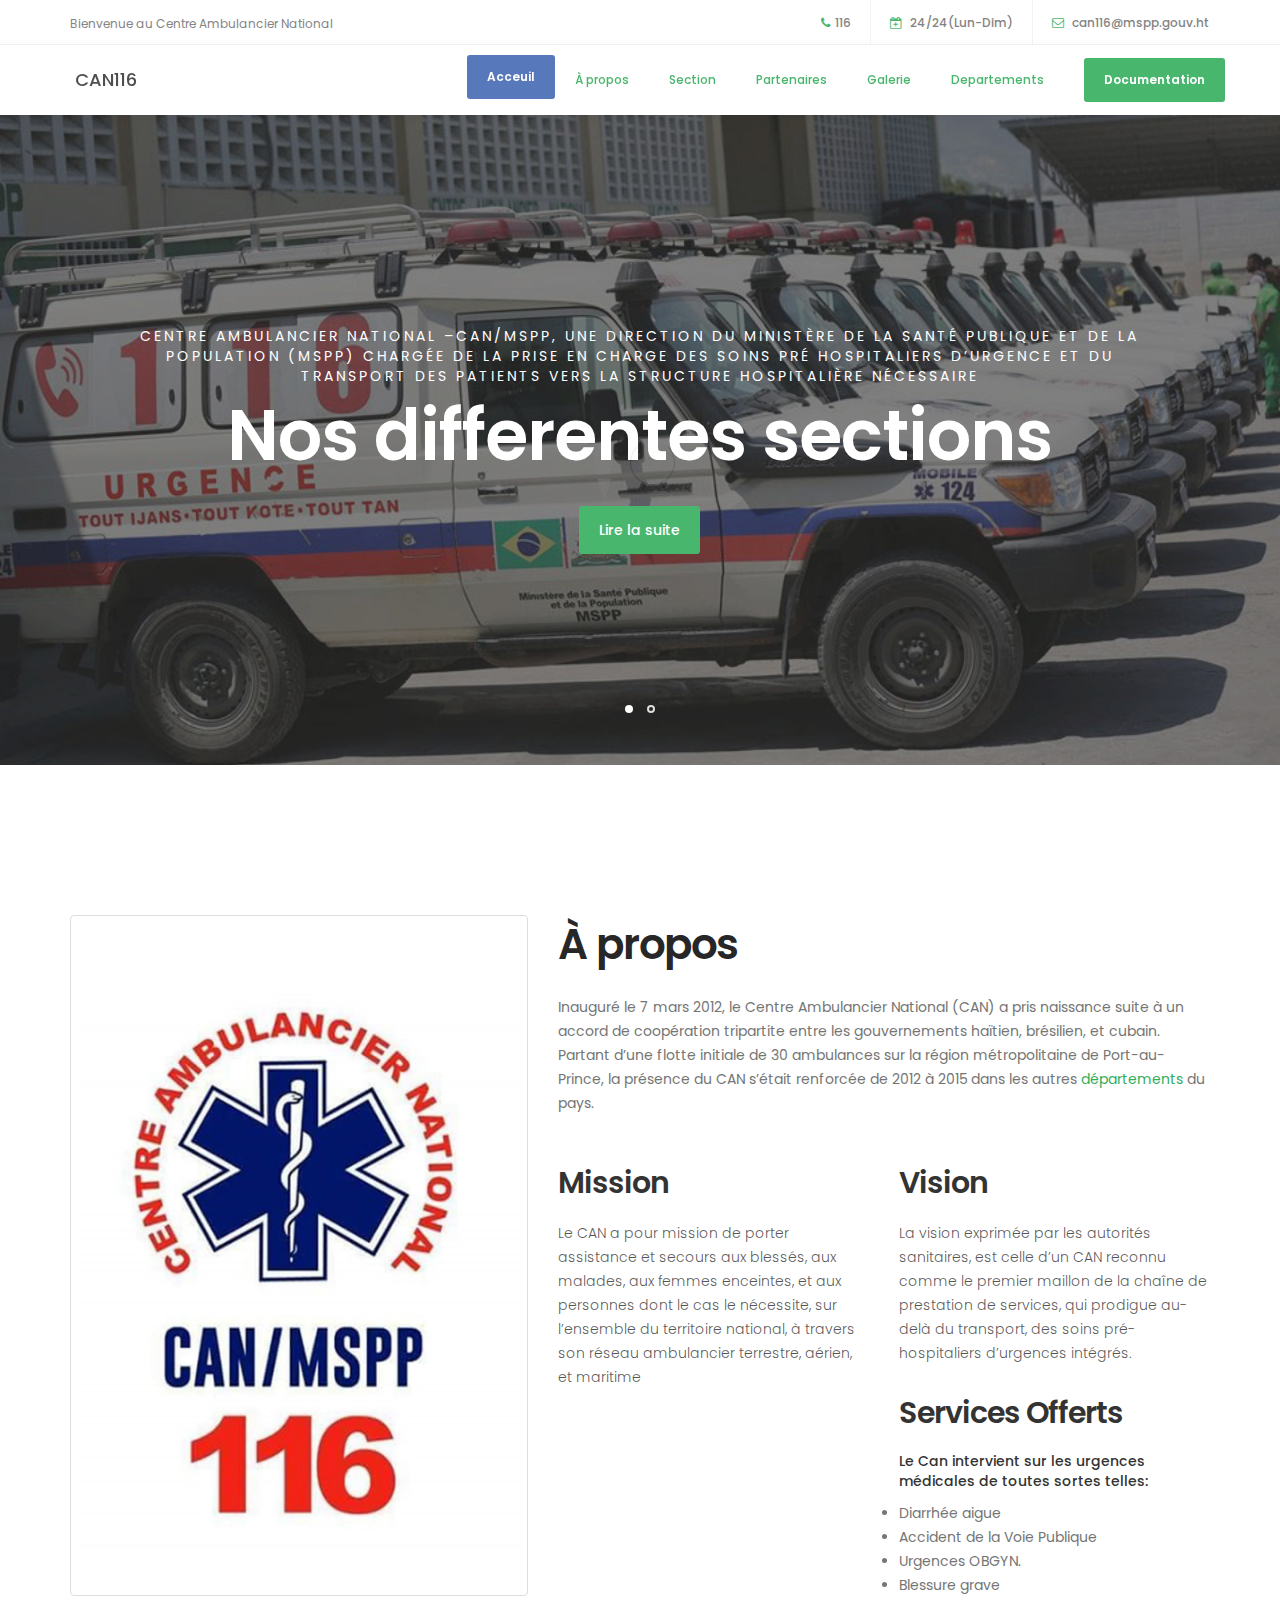
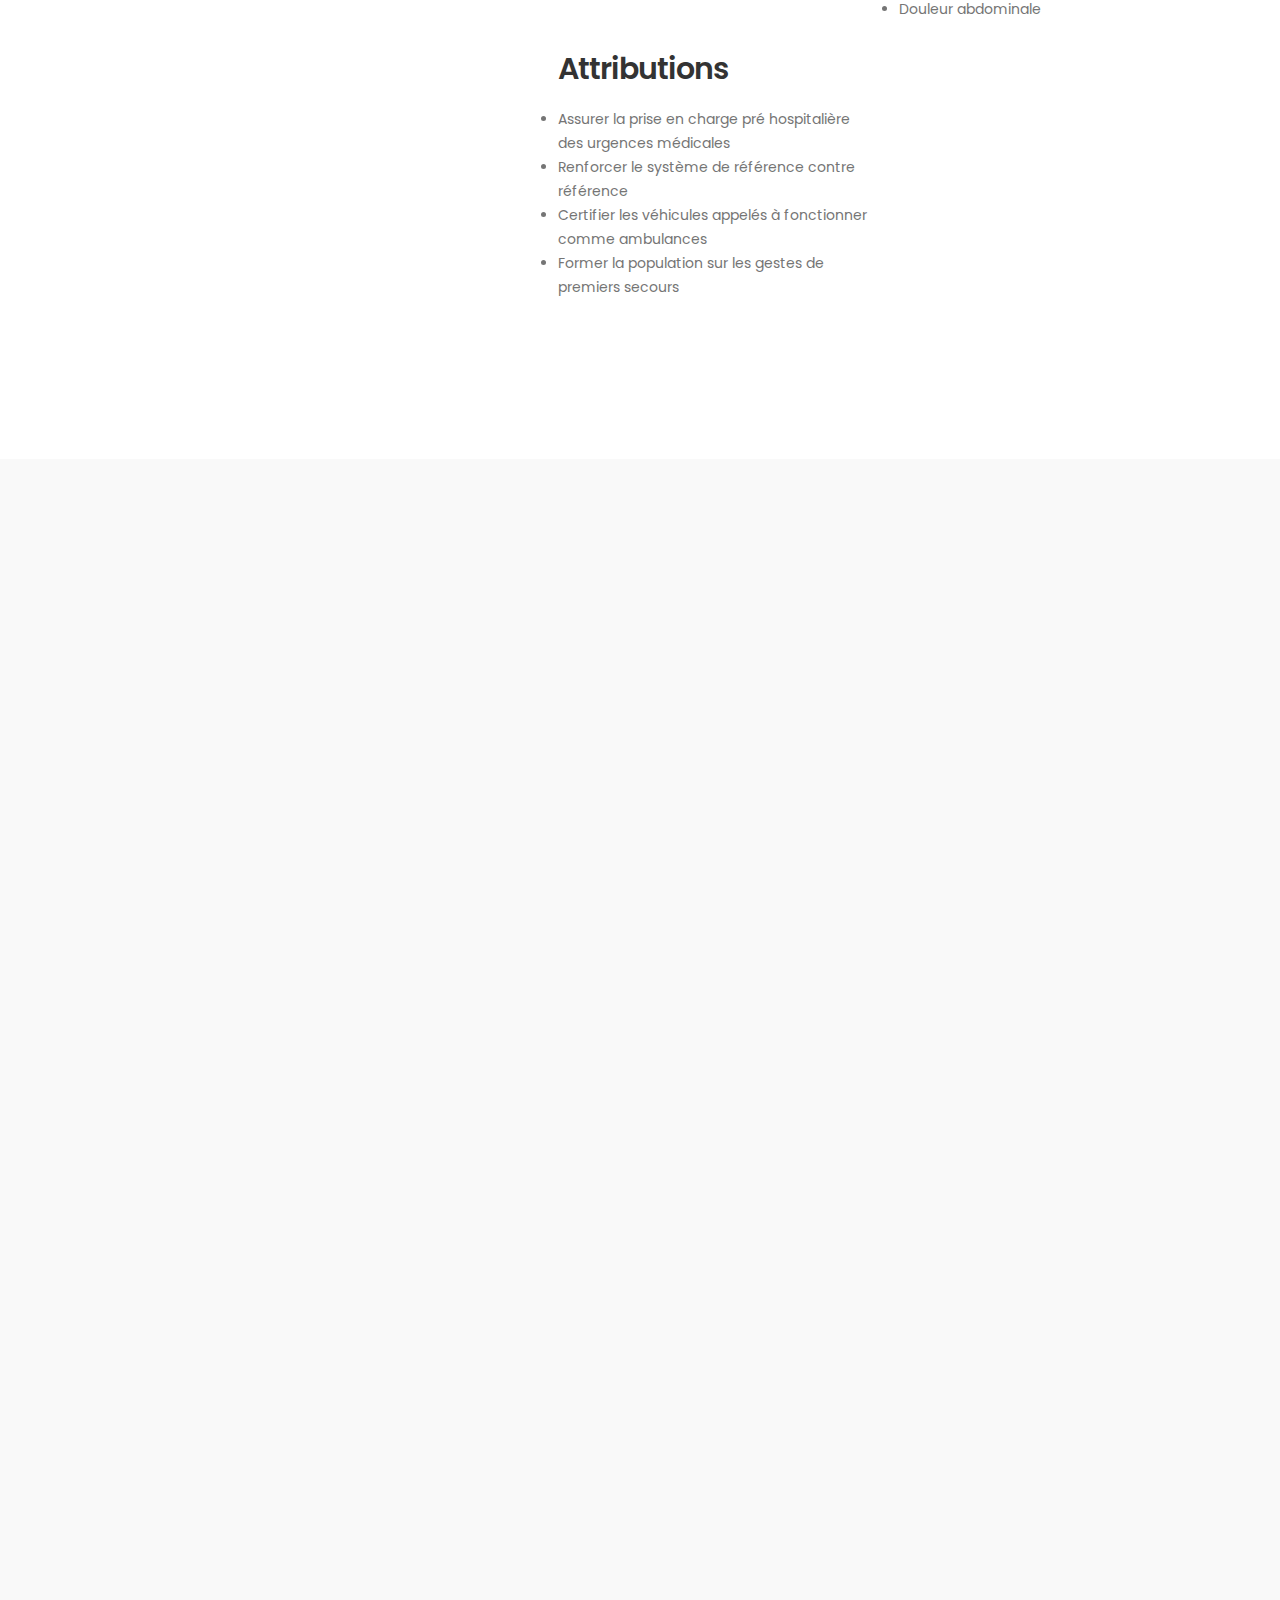
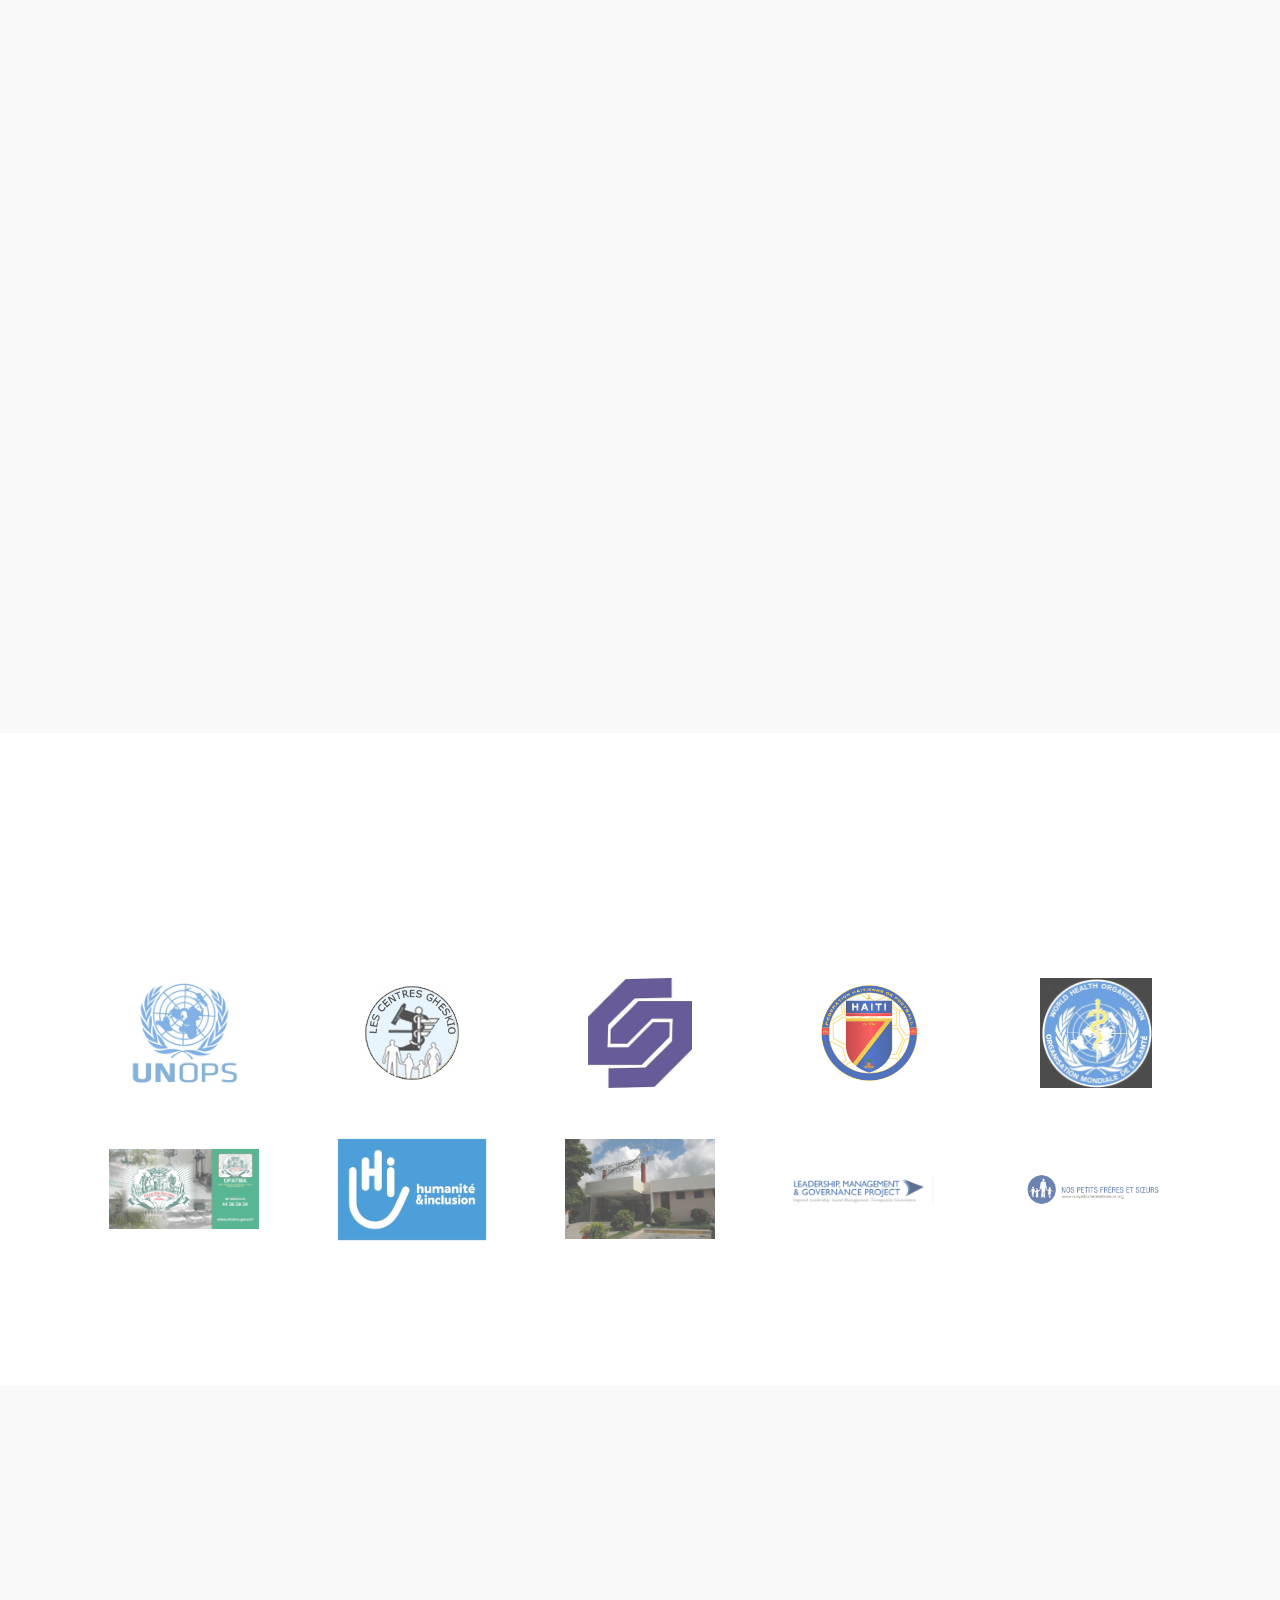
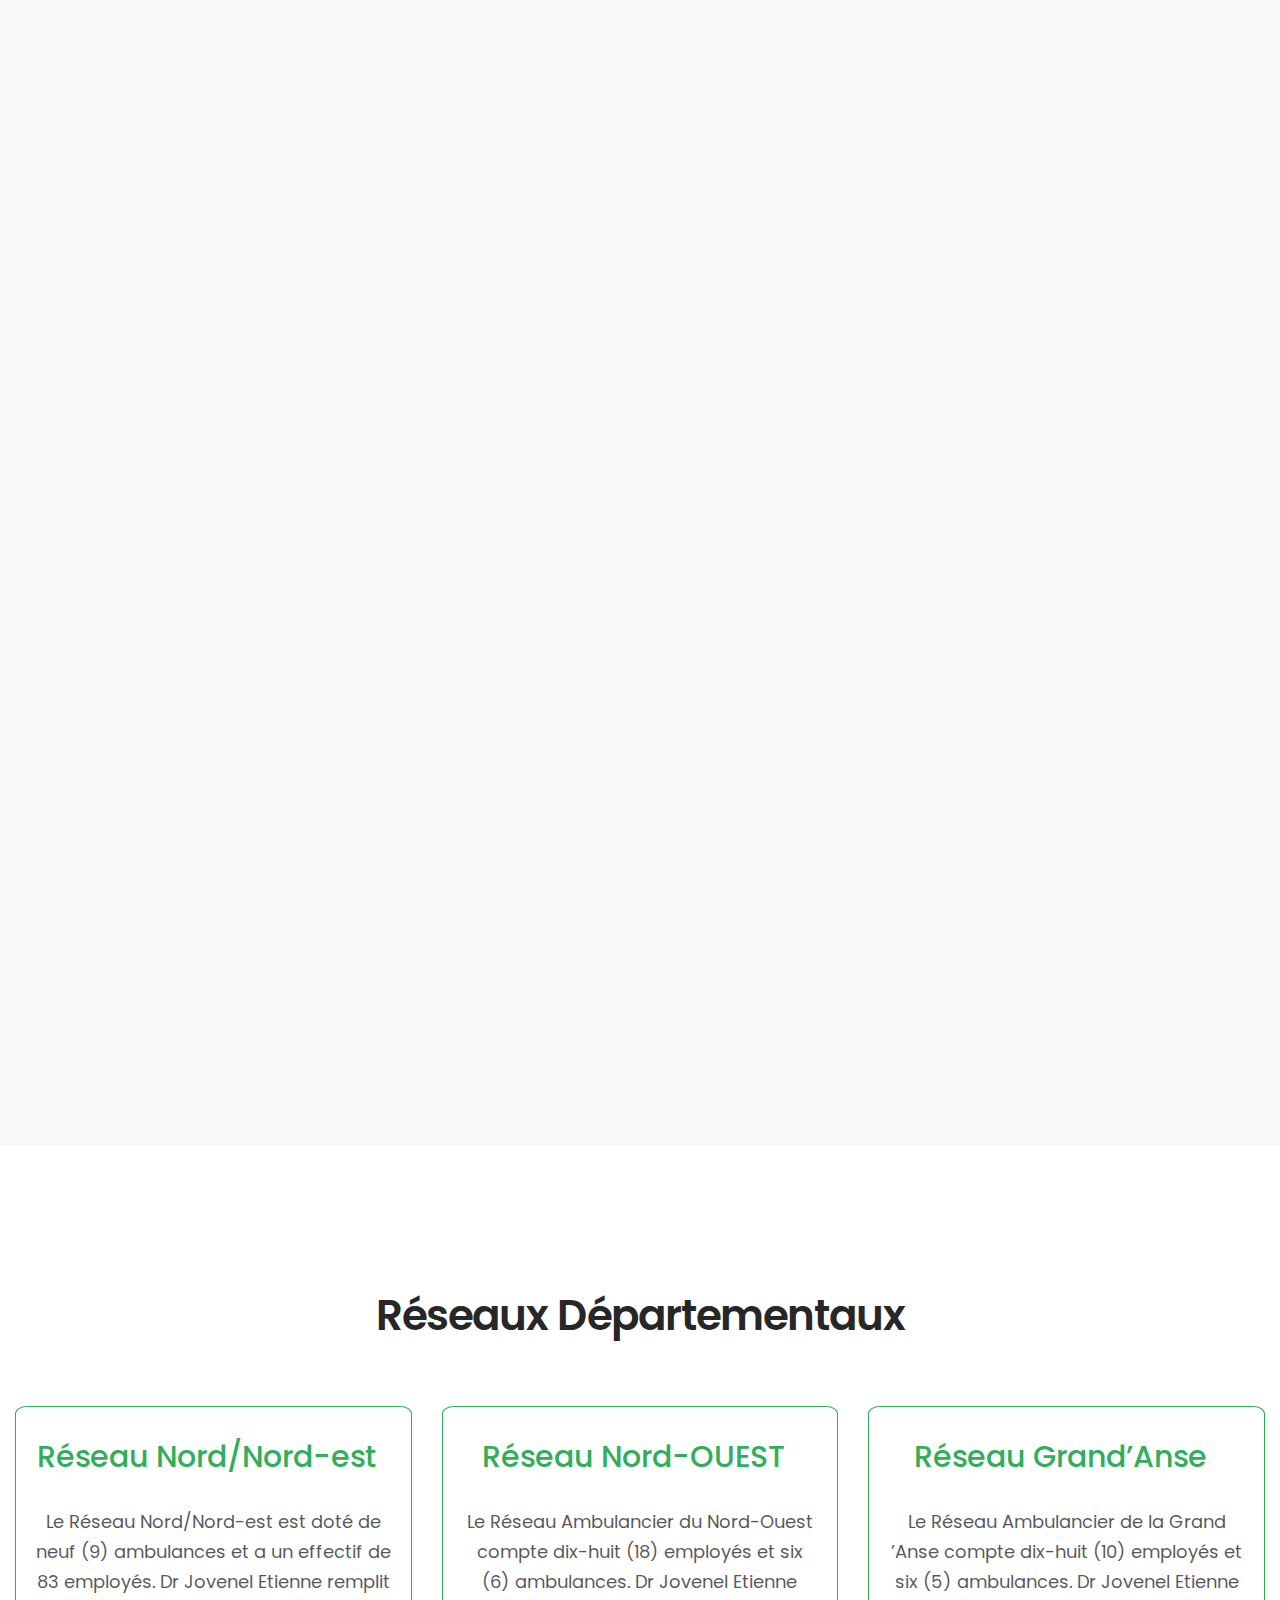
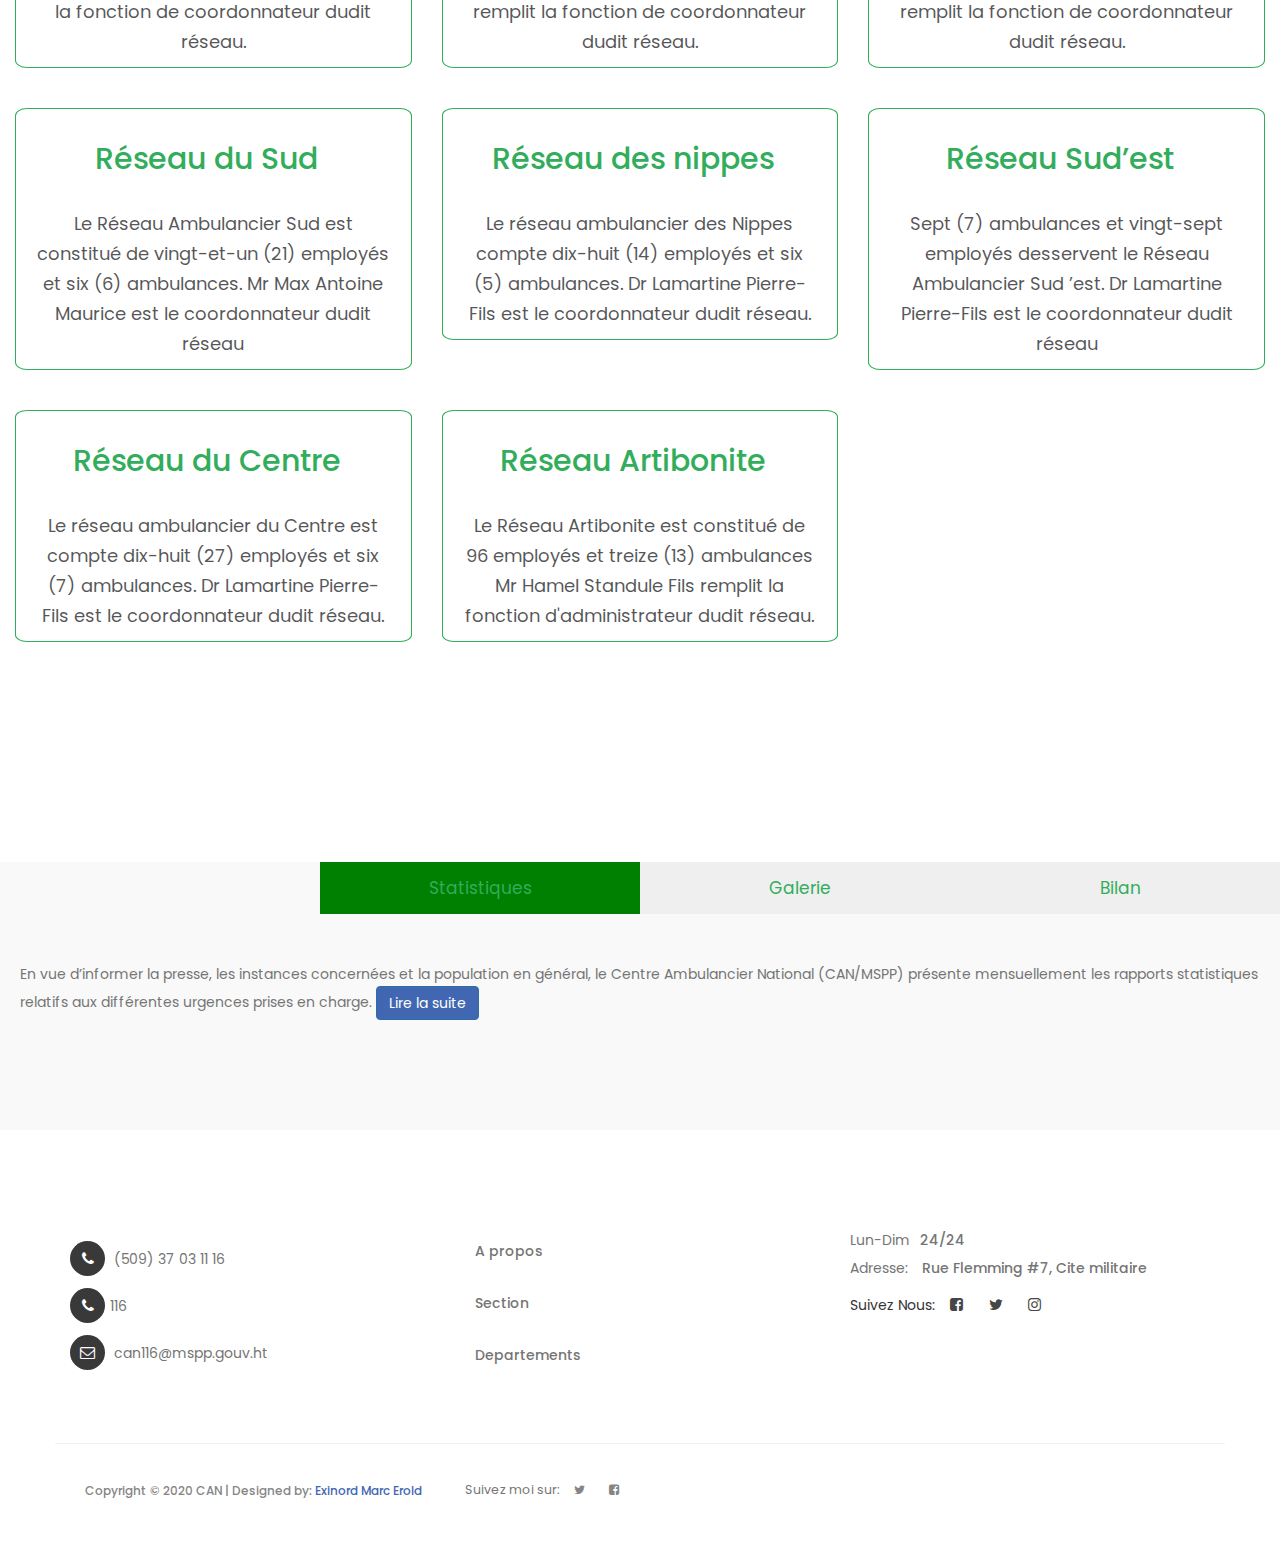
==== commit 5289db15: "corection" ====
--- a/index.html
+++ b/index.html
@@ -705,7 +705,9 @@
                                         <p><i class="fa fa-envelope-o"></i> <a >cardio@company.com</a></p>
                                    </div>
                                    <ul class="social-icon">
-                                        <li><a href="https://www.facebook.com/rudolph.prudent" class="fa fa-facebook-square"></a></li>
+                                        <li><a href="https://www.facebook.com/rudolph.prudent"
+                                            target="_blank" 
+                                         class="fa fa-facebook-square"></a></li>
                                         <li><a  class="fa fa-twitter"></a></li>
                                         <li><a  class="fa fa-envelope-o"></a></li>
                                    </ul>
@@ -727,8 +729,13 @@
                                         <p><i class="fa fa-envelope-o"></i> <a>cardio@company.com</a></p>
                                    </div>
                                    <ul class="social-icon">
-                                        <li><a href="https://www.facebook.com/garnel.michel" class="fa fa-facebook-square"></a></li>
-                                        <li><a href="https://twitter.com/DrGarnel" class="fa fa-twitter"></a></li>
+                                        <li><a href="https://www.facebook.com/garnel.michel"
+                                             
+                                             target="_blank"
+                                             class="fa fa-facebook-square"></a></li>
+                                        <li><a href="https://twitter.com/DrGarnel"
+                                             target="_blank"
+                                             class="fa fa-twitter"></a></li>
                                         <li><a class="fa fa-envelope-o"></a></li>
                                    </ul>
                               </div>
@@ -748,9 +755,9 @@
                                         <p><i class="fa fa-envelope-o"></i> <a href="#">cardio@company.com</a></p>
                                    </div>
                                    <ul class="social-icon">
-                                        <li><a href="#" class="fa fa-facebook-square"></a></li>
-                                        <li><a href="#" class="fa fa-twitter"></a></li>
-                                        <li><a href="#" class="fa fa-envelope-o"></a></li>
+                                        <li><a  class="fa fa-facebook-square"></a></li>
+                                        <li><a class="fa fa-twitter"></a></li>
+                                        <li><a  class="fa fa-envelope-o"></a></li>
                                    </ul>
                               </div>
 
@@ -769,7 +776,9 @@
                                         <p><i class="fa fa-envelope-o"></i> <a href="#">cardio@company.com</a></p>
                                    </div>
                                    <ul class="social-icon">
-                                        <li><a href="https://www.facebook.com/philippe.desmangles.9" class="fa fa-facebook-square"></a></li>
+                                        <li><a href="https://www.facebook.com/philippe.desmangles.9" 
+                                             target="_blank"
+                                             class="fa fa-facebook-square"></a></li>
                                         <li><a  class="fa fa-twitter"></a></li>
                                         <li><a class="fa fa-envelope-o"></a></li>
                                    </ul>
@@ -790,9 +799,11 @@
                                         <p><i class="fa fa-envelope-o"></i> <a href="#">cardio@company.com</a></p>
                                    </div>
                                    <ul class="social-icon">
-                                        <li><a href="#" class="fa fa-facebook-square"></a></li>
-                                        <li><a href="#" class="fa fa-twitter"></a></li>
-                                        <li><a href="#" class="fa fa-envelope-o"></a></li>
+                                        <li><a href="https://www.facebook.com/ralph.senecal"
+                                             target="_blank"
+                                             class="fa fa-facebook-square"></a></li>
+                                        <li><a  class="fa fa-twitter"></a></li>
+                                        <li><a  class="fa fa-envelope-o"></a></li>
                                    </ul>
                               </div>
 
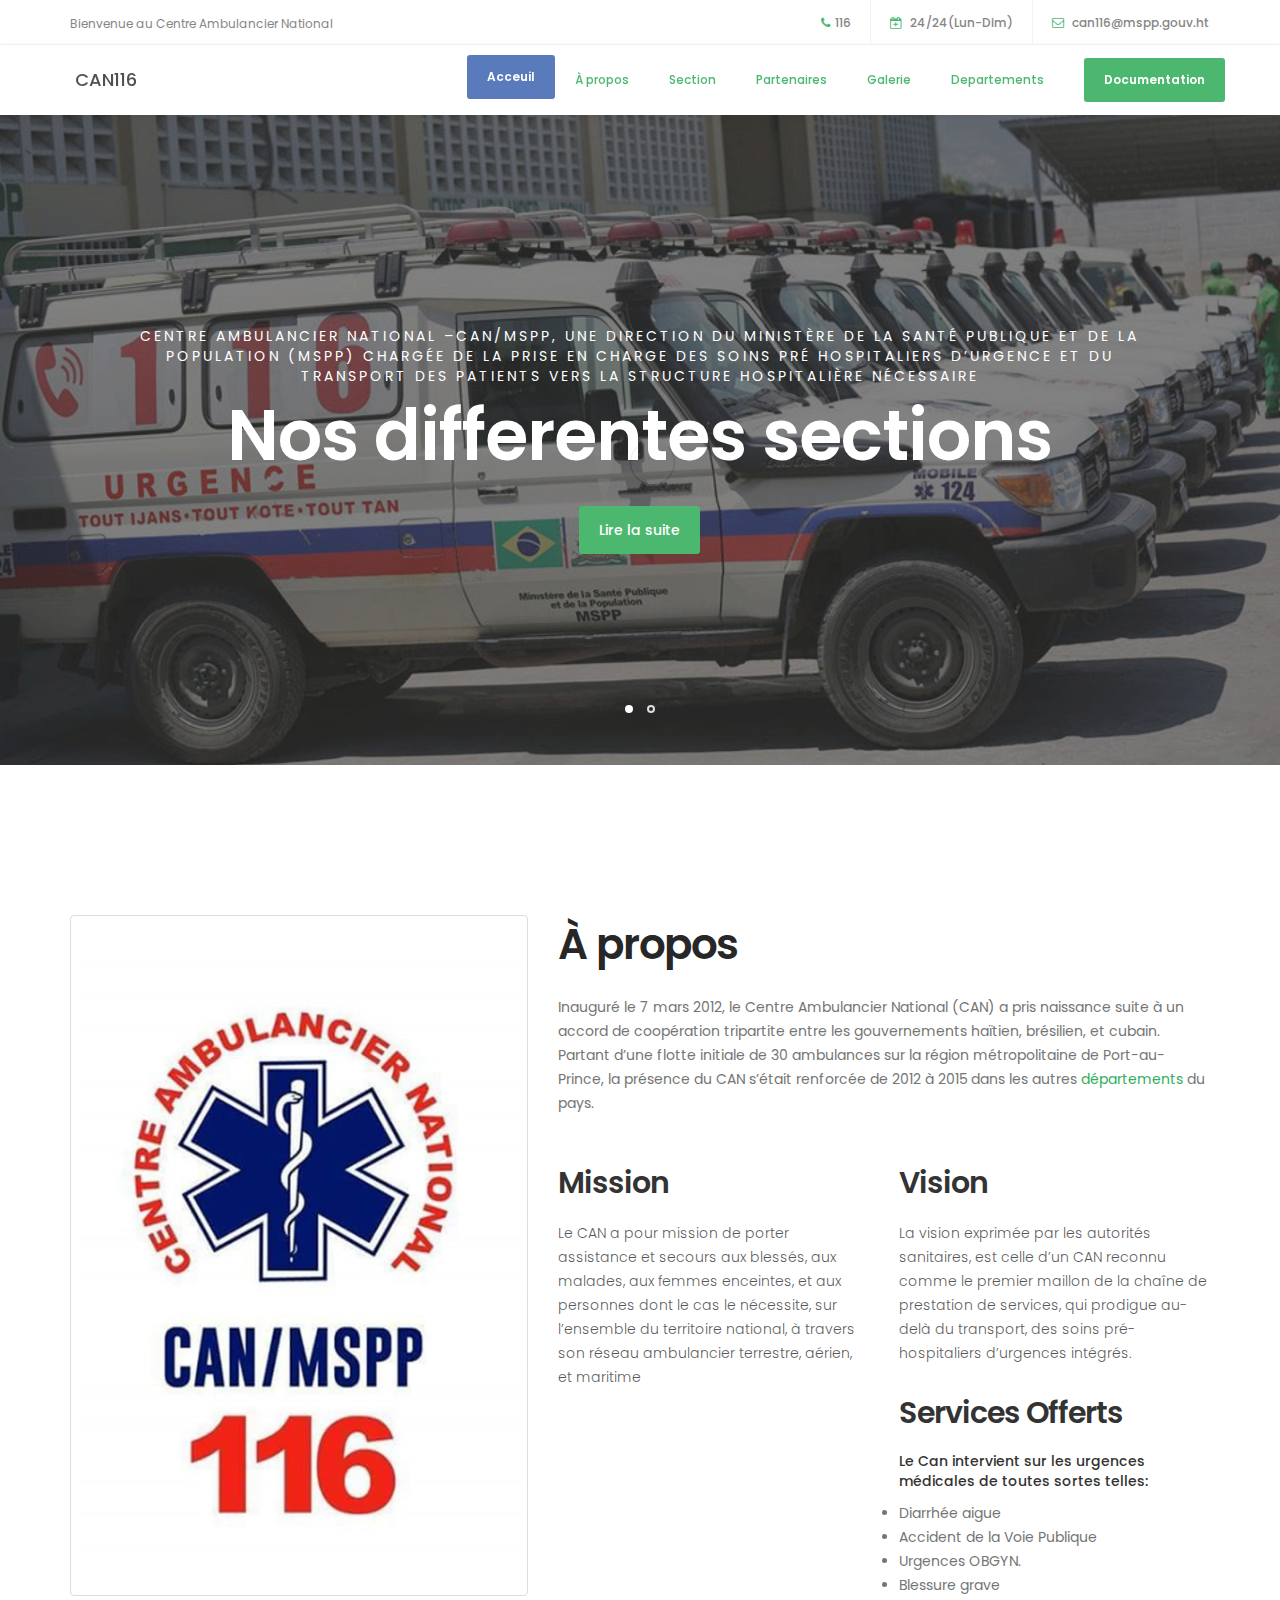
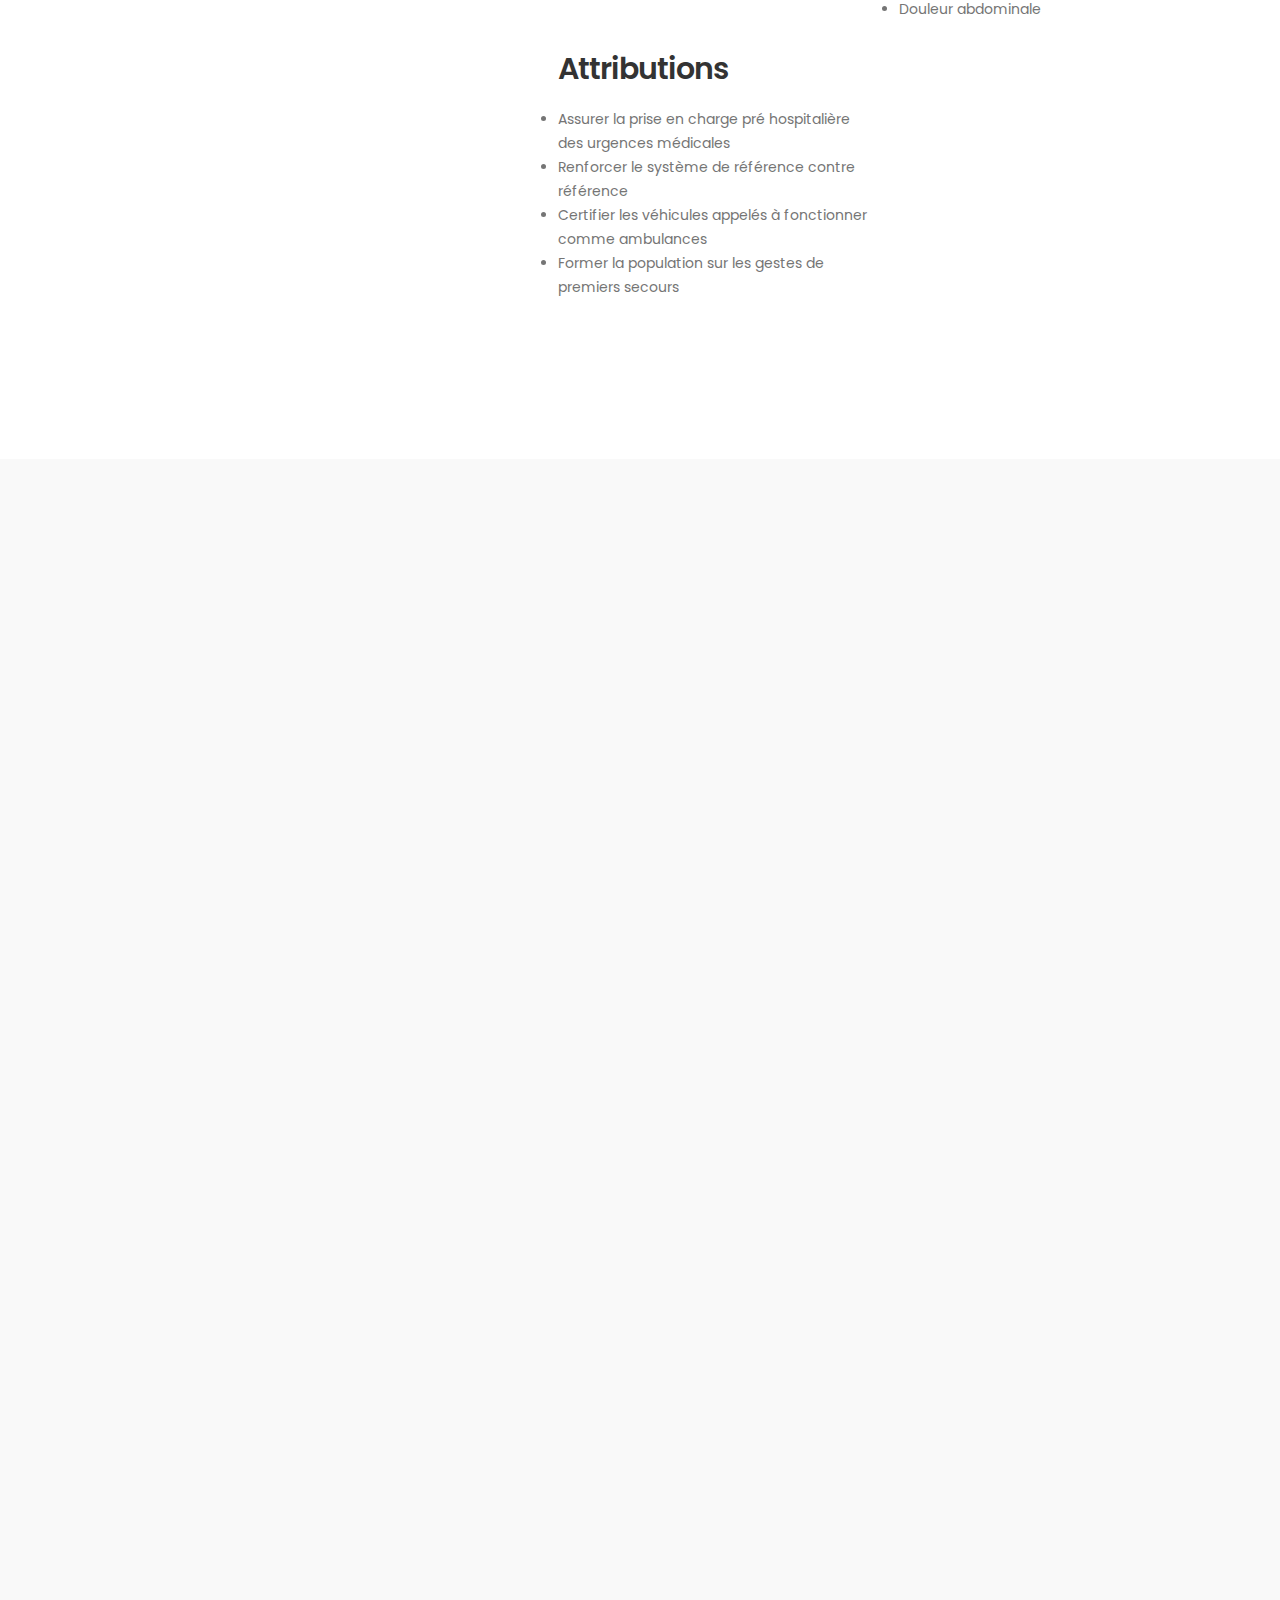
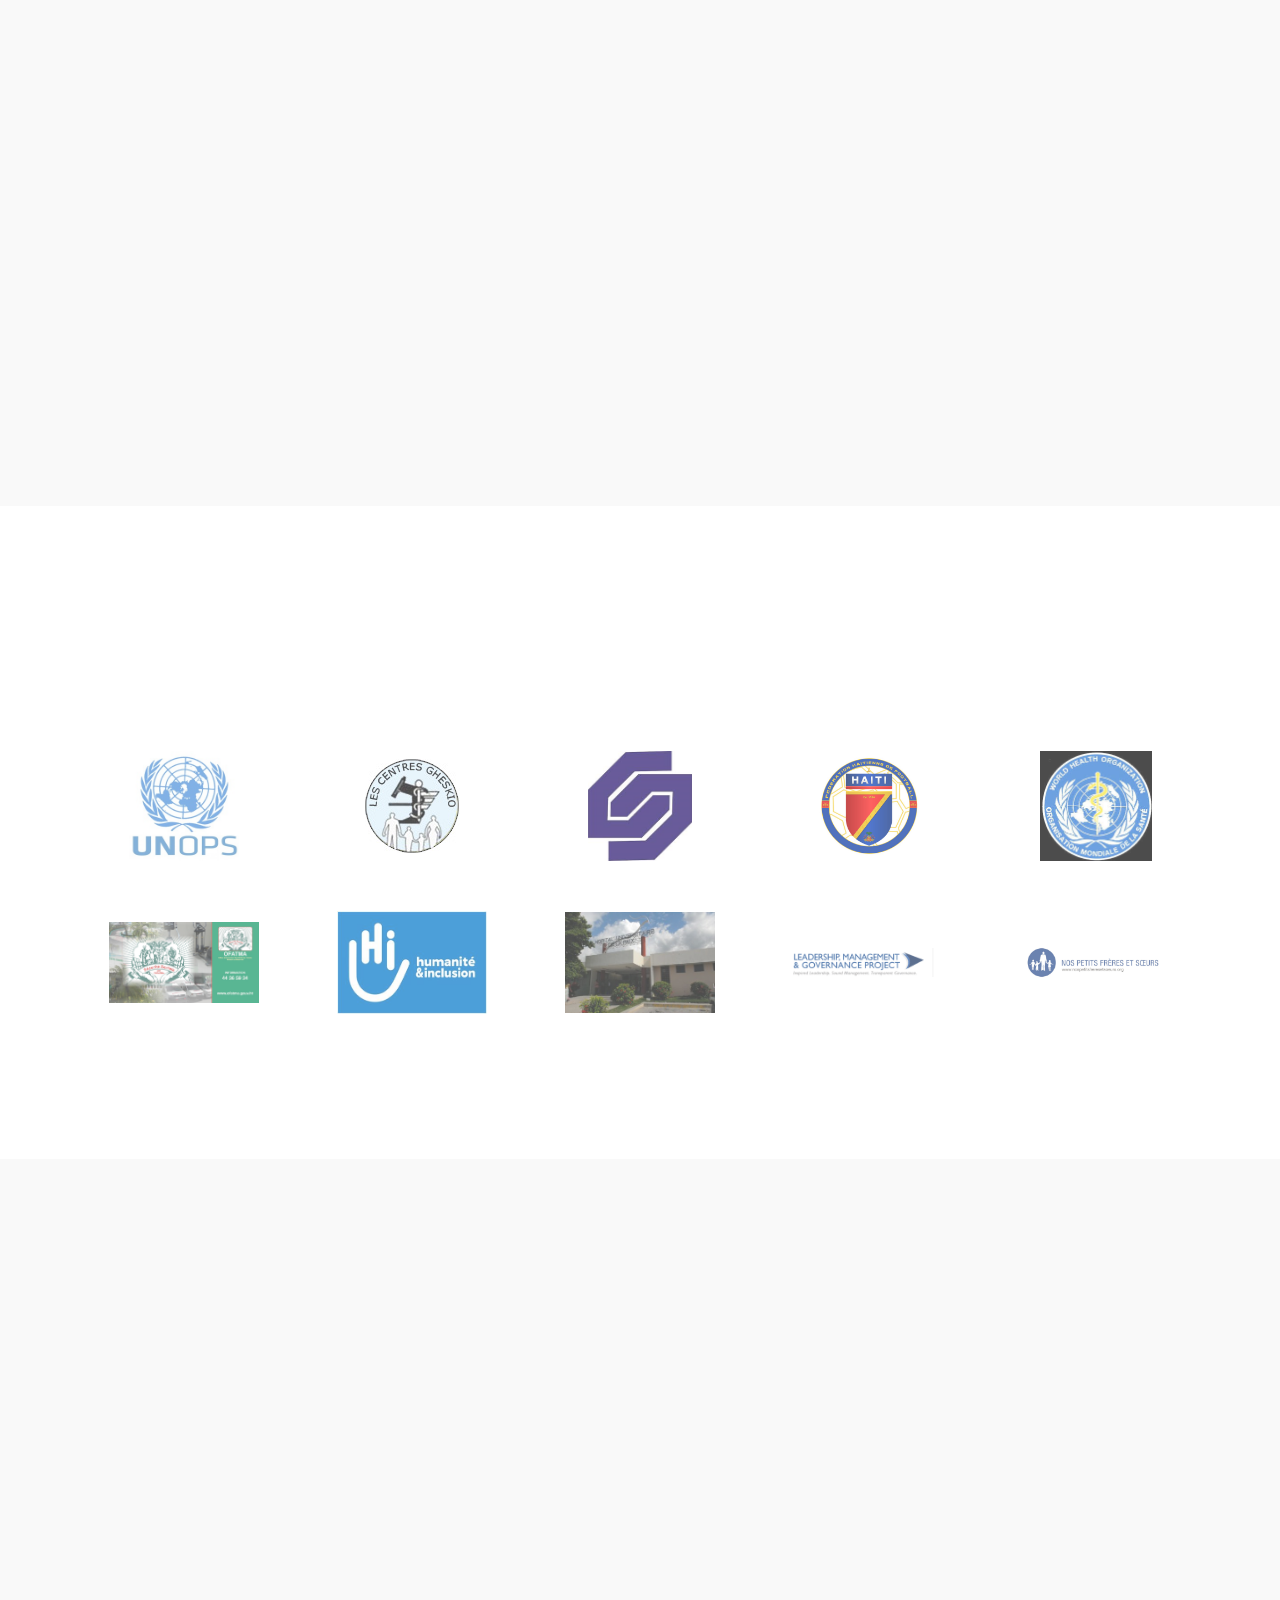
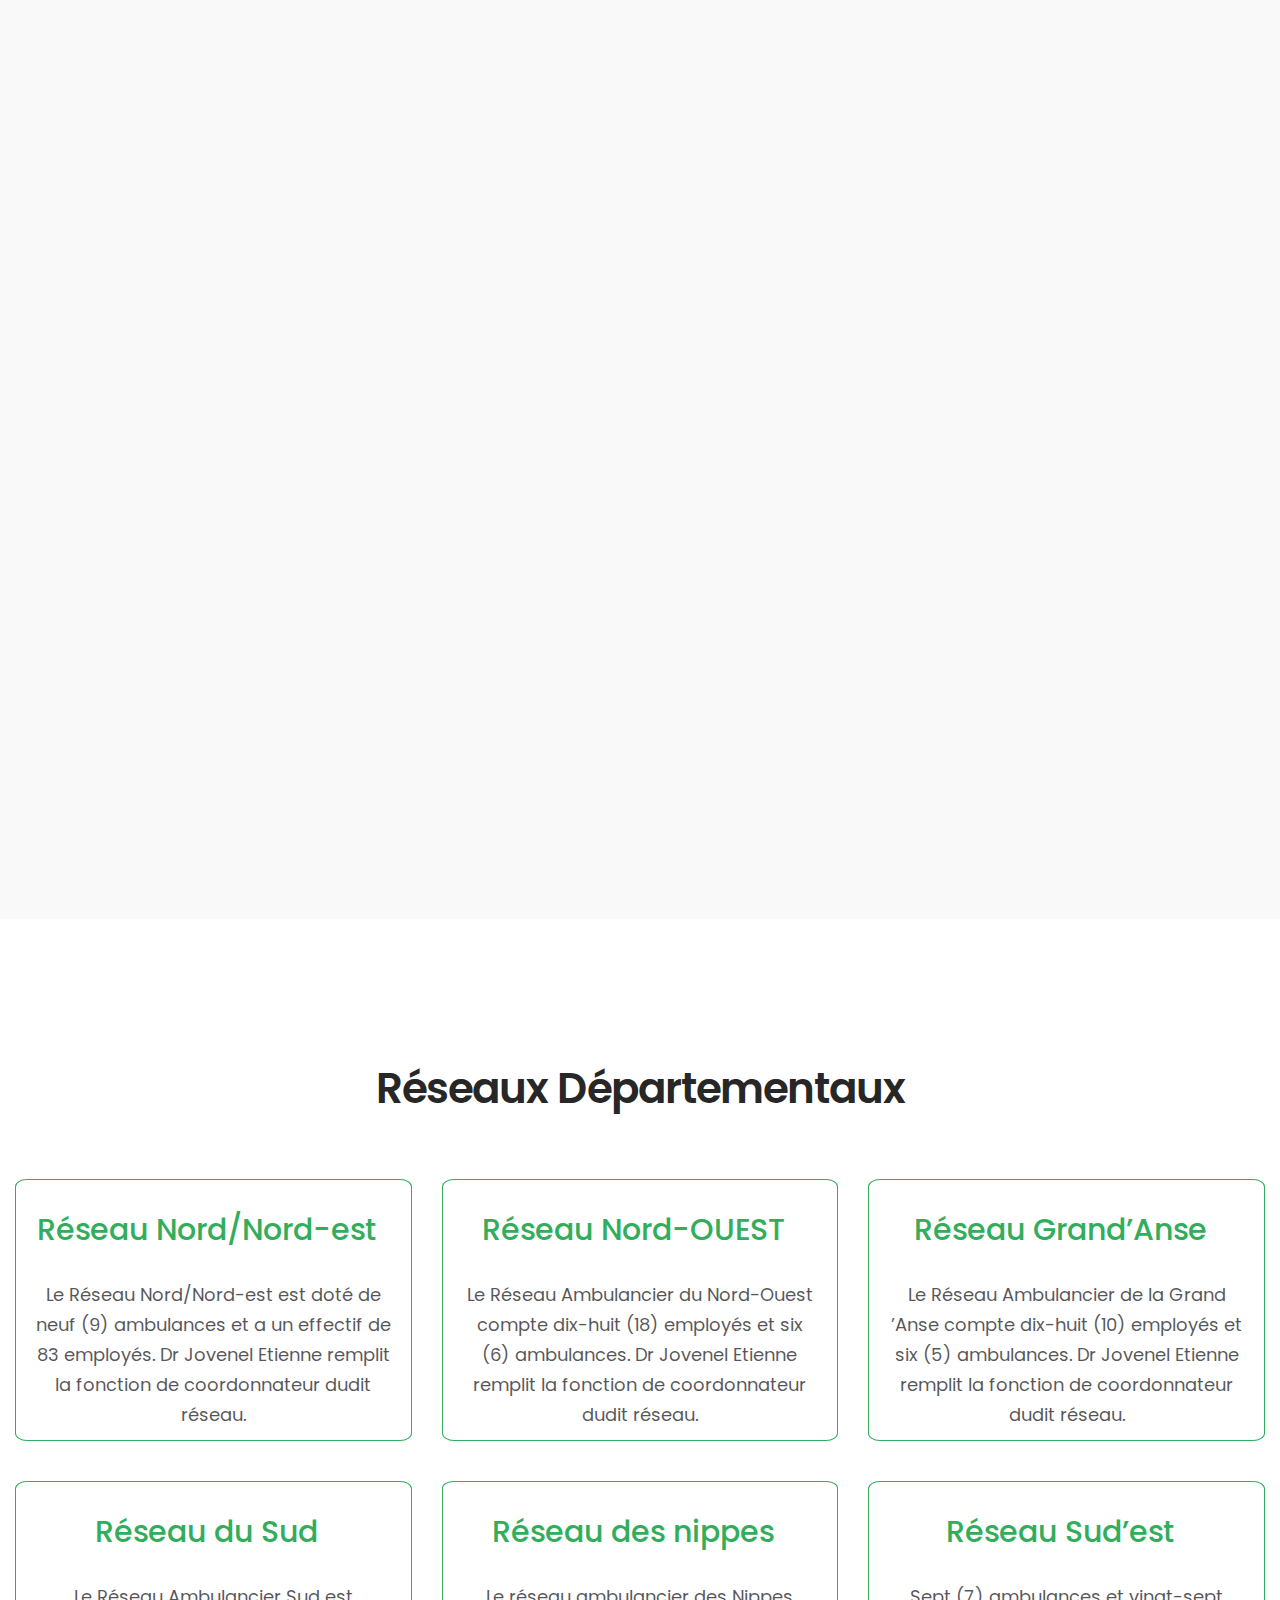
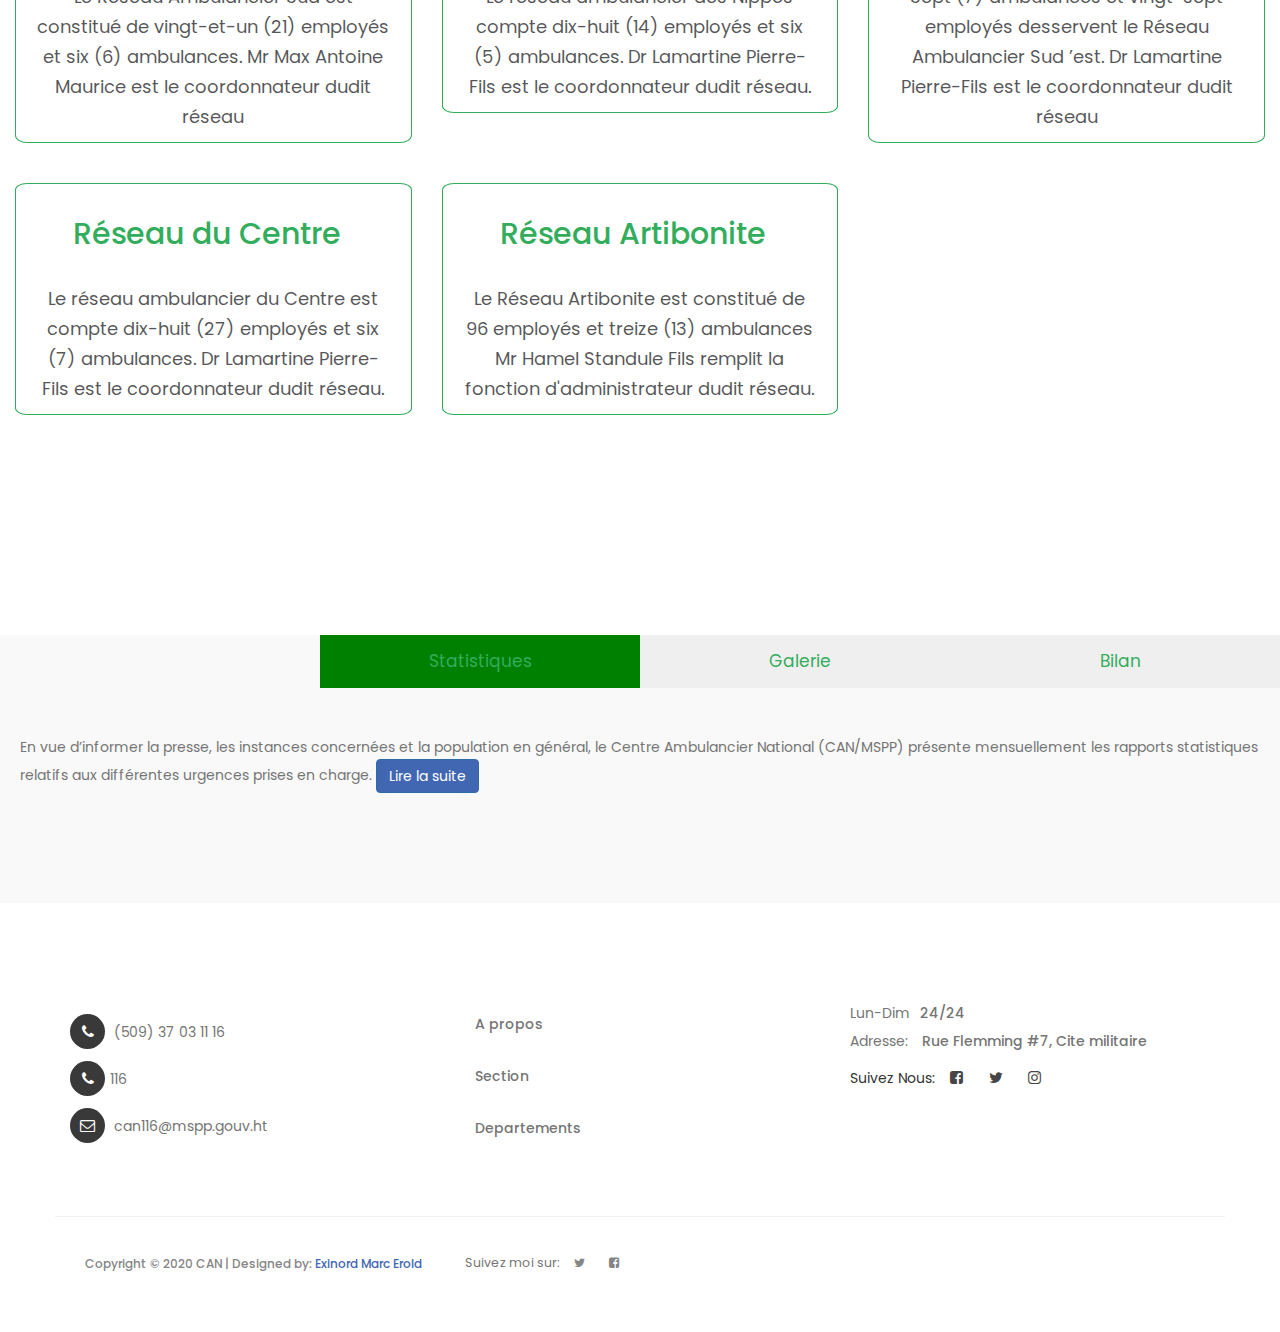
==== commit e013426f: "index changed to add formation and bilan photos" ====
--- a/index.html
+++ b/index.html
@@ -533,7 +533,7 @@
                          <!-- NEWS THUMB -->
                          <div class="news-thumb wow fadeInUp" data-wow-delay="0.4s">
                               <a >
-                                   <img src="images/rh.jpg" class="img-responsive" alt="">
+                                   <img src="images/formation.jpg" class="img-responsive" alt="">
                               </a>
                               <div class="news-info">
                                    <!-- <span>March 08, 2018</span> -->
@@ -972,21 +972,19 @@
           <div id="Bilan" class="tabcontent ">
                <!-- <h3 style="font-size: 30px;">Bilan operationnel 2018-2019</h3> -->
                <p class="" style="">
-                    Dans le souci de permettre à la population d’être bien imbu du travail effectué
-                    par les équipes ambulancières du CAN sur le territoire national,
-                    la Direction de ladite institution organise,
-                    une cérémonie au cours de laquelle...
+                    Dans le souci de permettre à la population d’être bien imbu du travail effectué par les équipes ambulancières du CAN sur le territoire  national, la Direction de ladite institution organise, généralement, une cérémonie au cours de laquelle le bilan des différentes 
+                    activités réalisées au cours de l’année est présenté à la presse et au grand public.
                </p>
 
 
 
                <div class="row">
                     <div class="col-md-6 col-sm-6">
-                         <img src="images/GRAPHE CAN.jpg" class="img-responsive" alt="">
+                         <img src="images/Graphe 2.jpg" class="img-responsive" alt="">
                     </div>
                     <div class="col-md-6 col-sm-6">
 
-                         <img src="images/BILAN CAN.jpg" class="img-responsive" alt="">
+                         <img src="images/Billan 1.jpg" class="img-responsive" alt="">
                     </div>
                </div>
           </div>
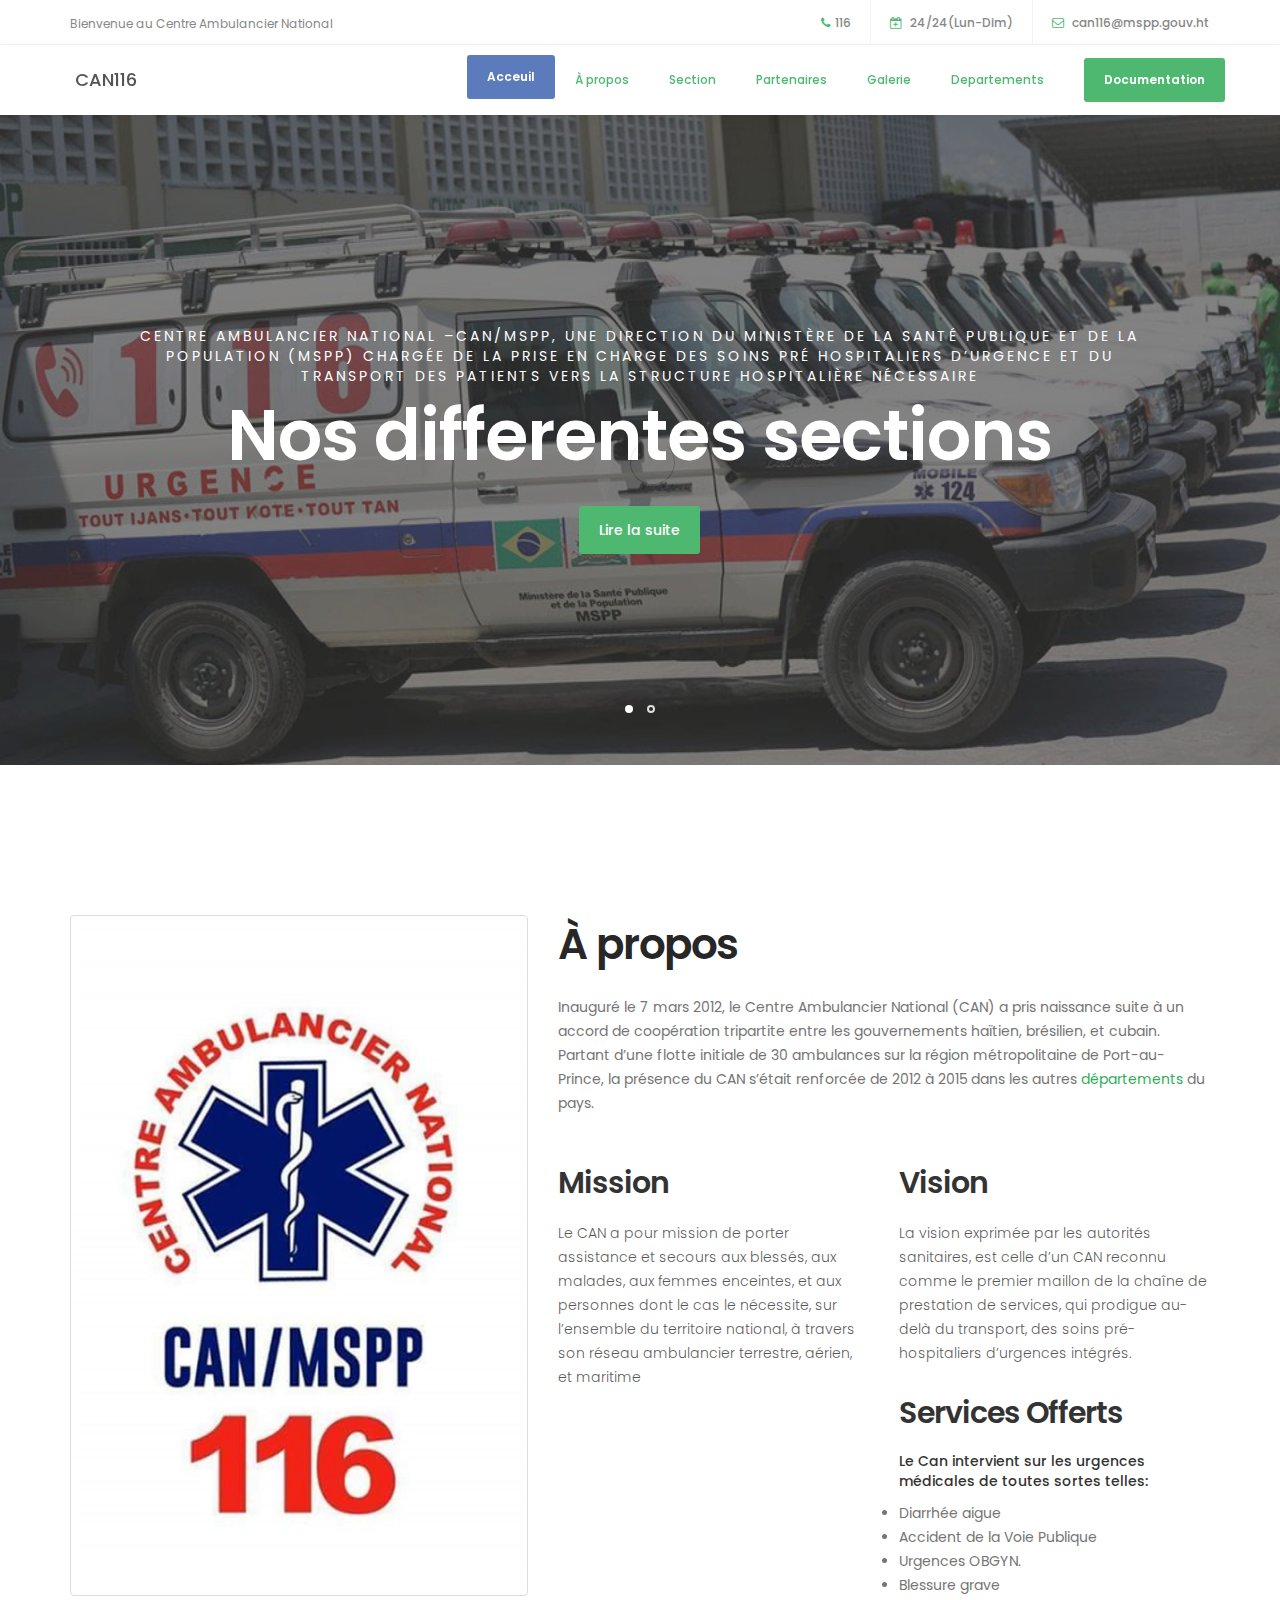
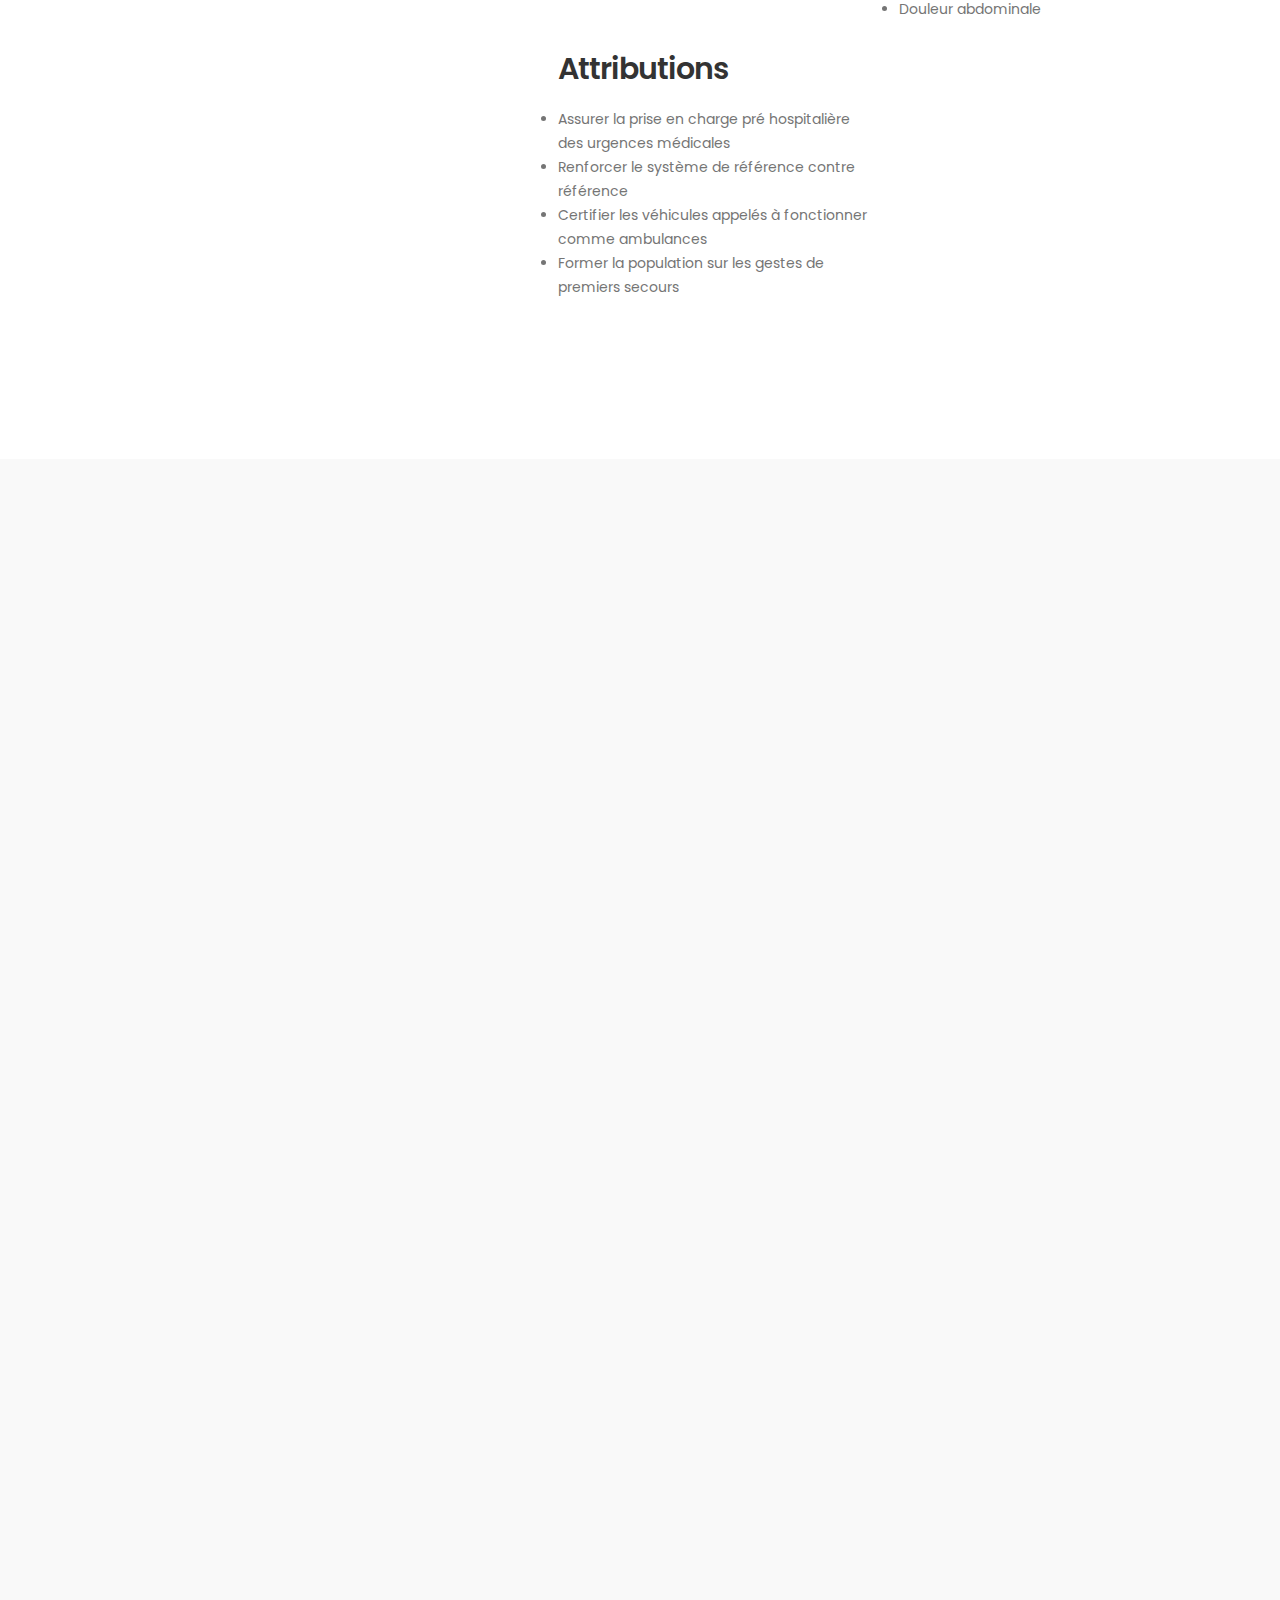
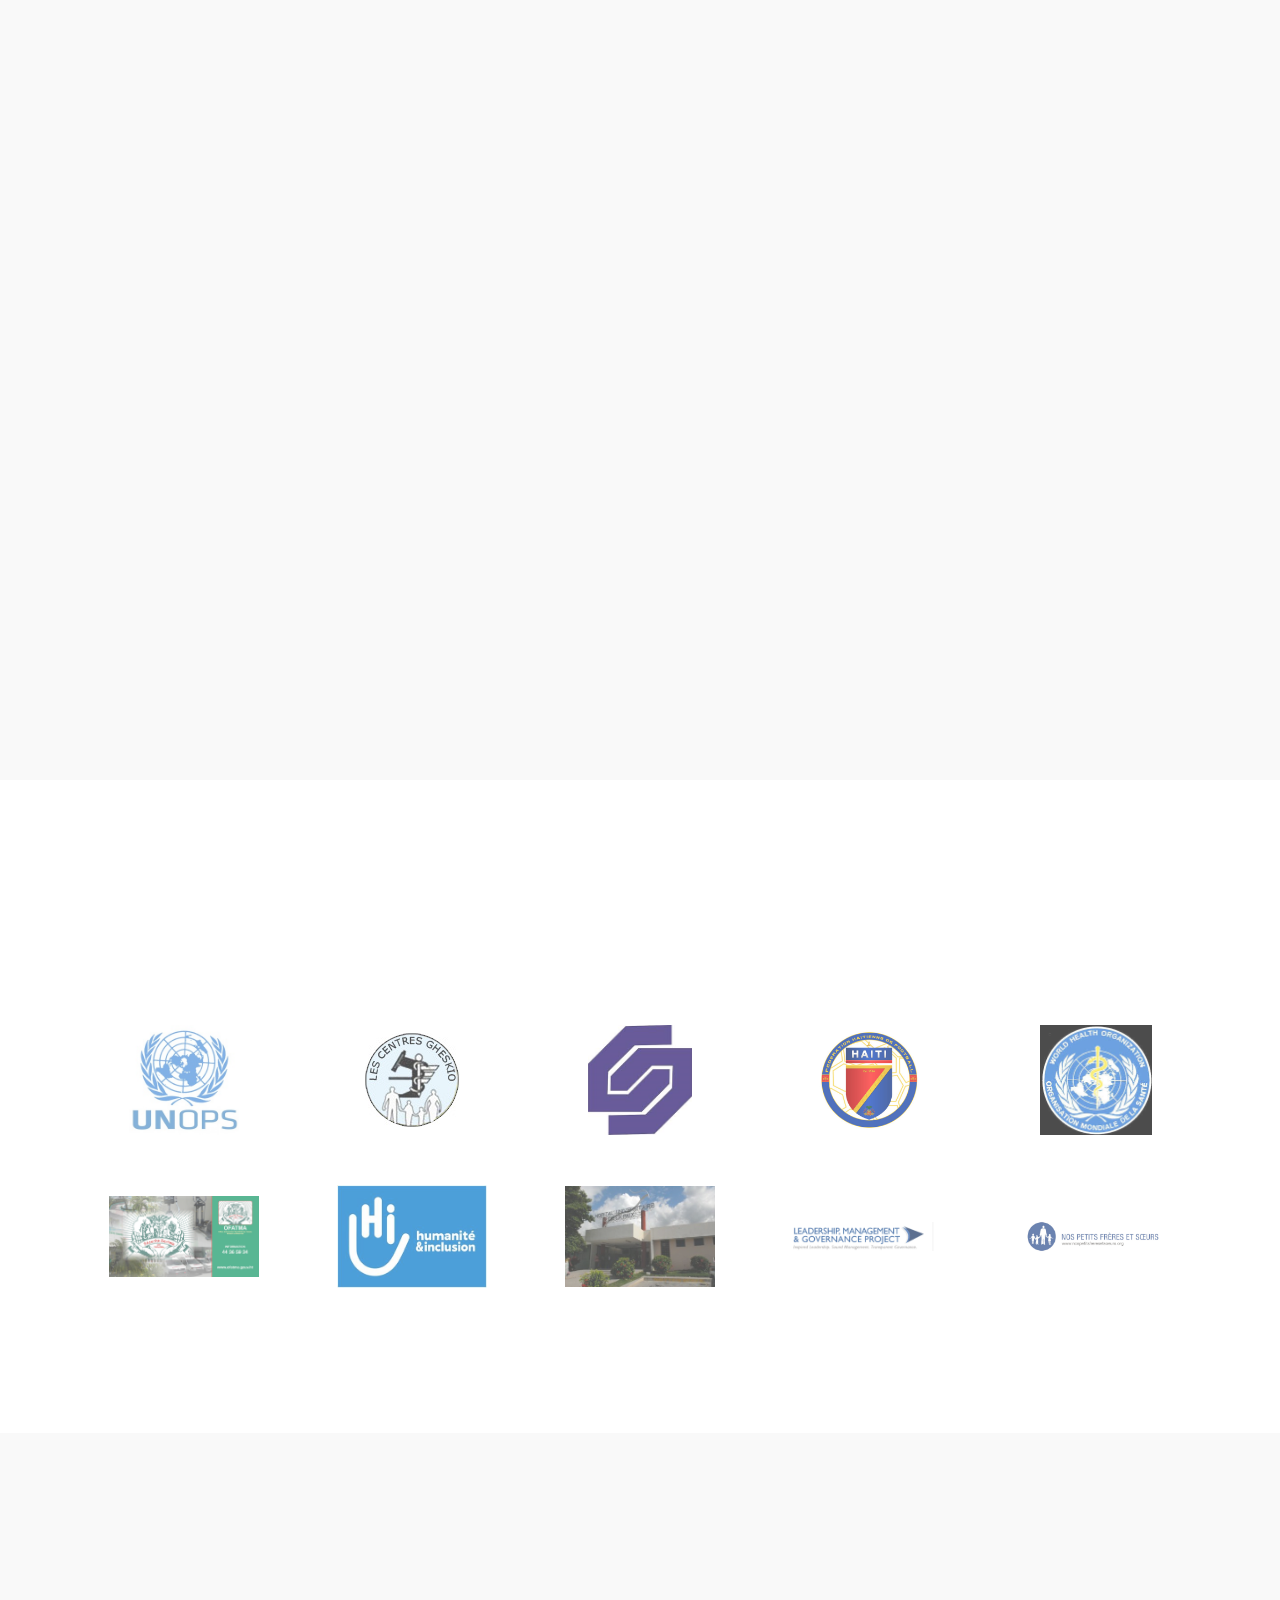
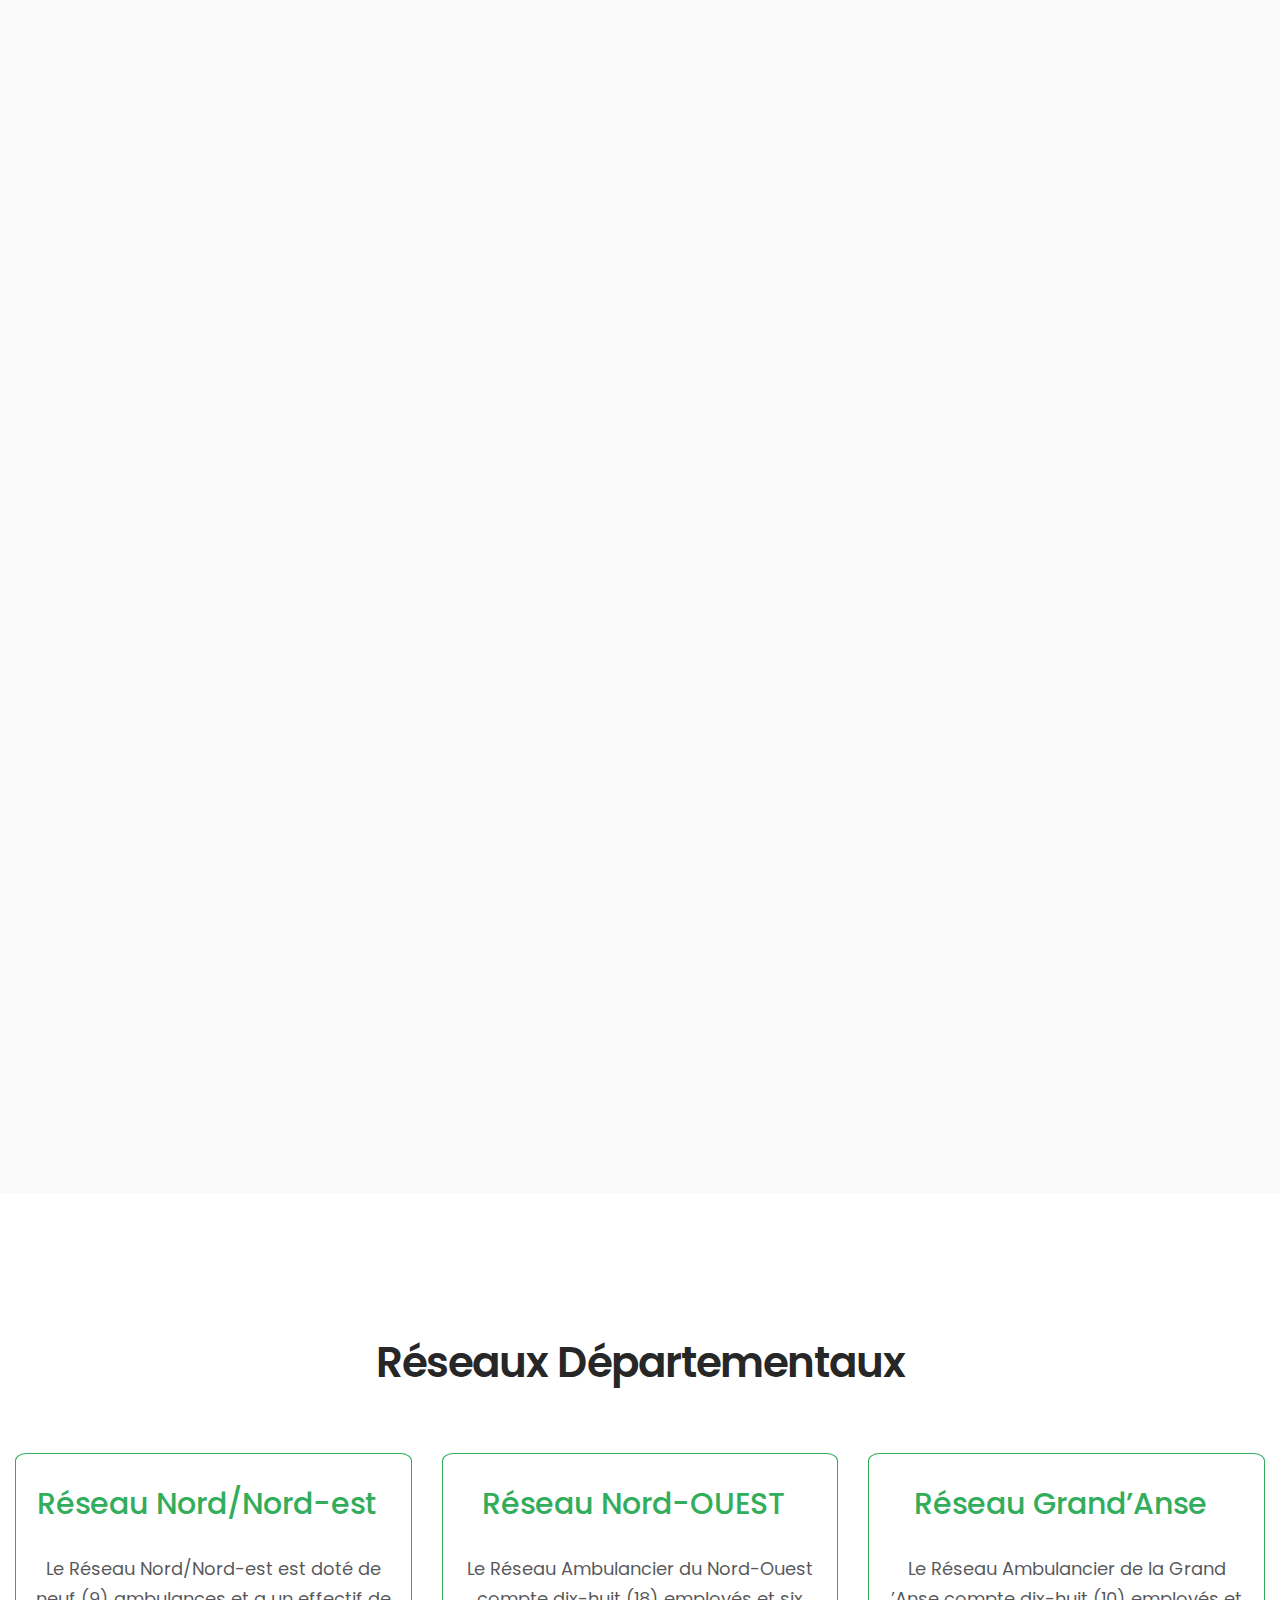
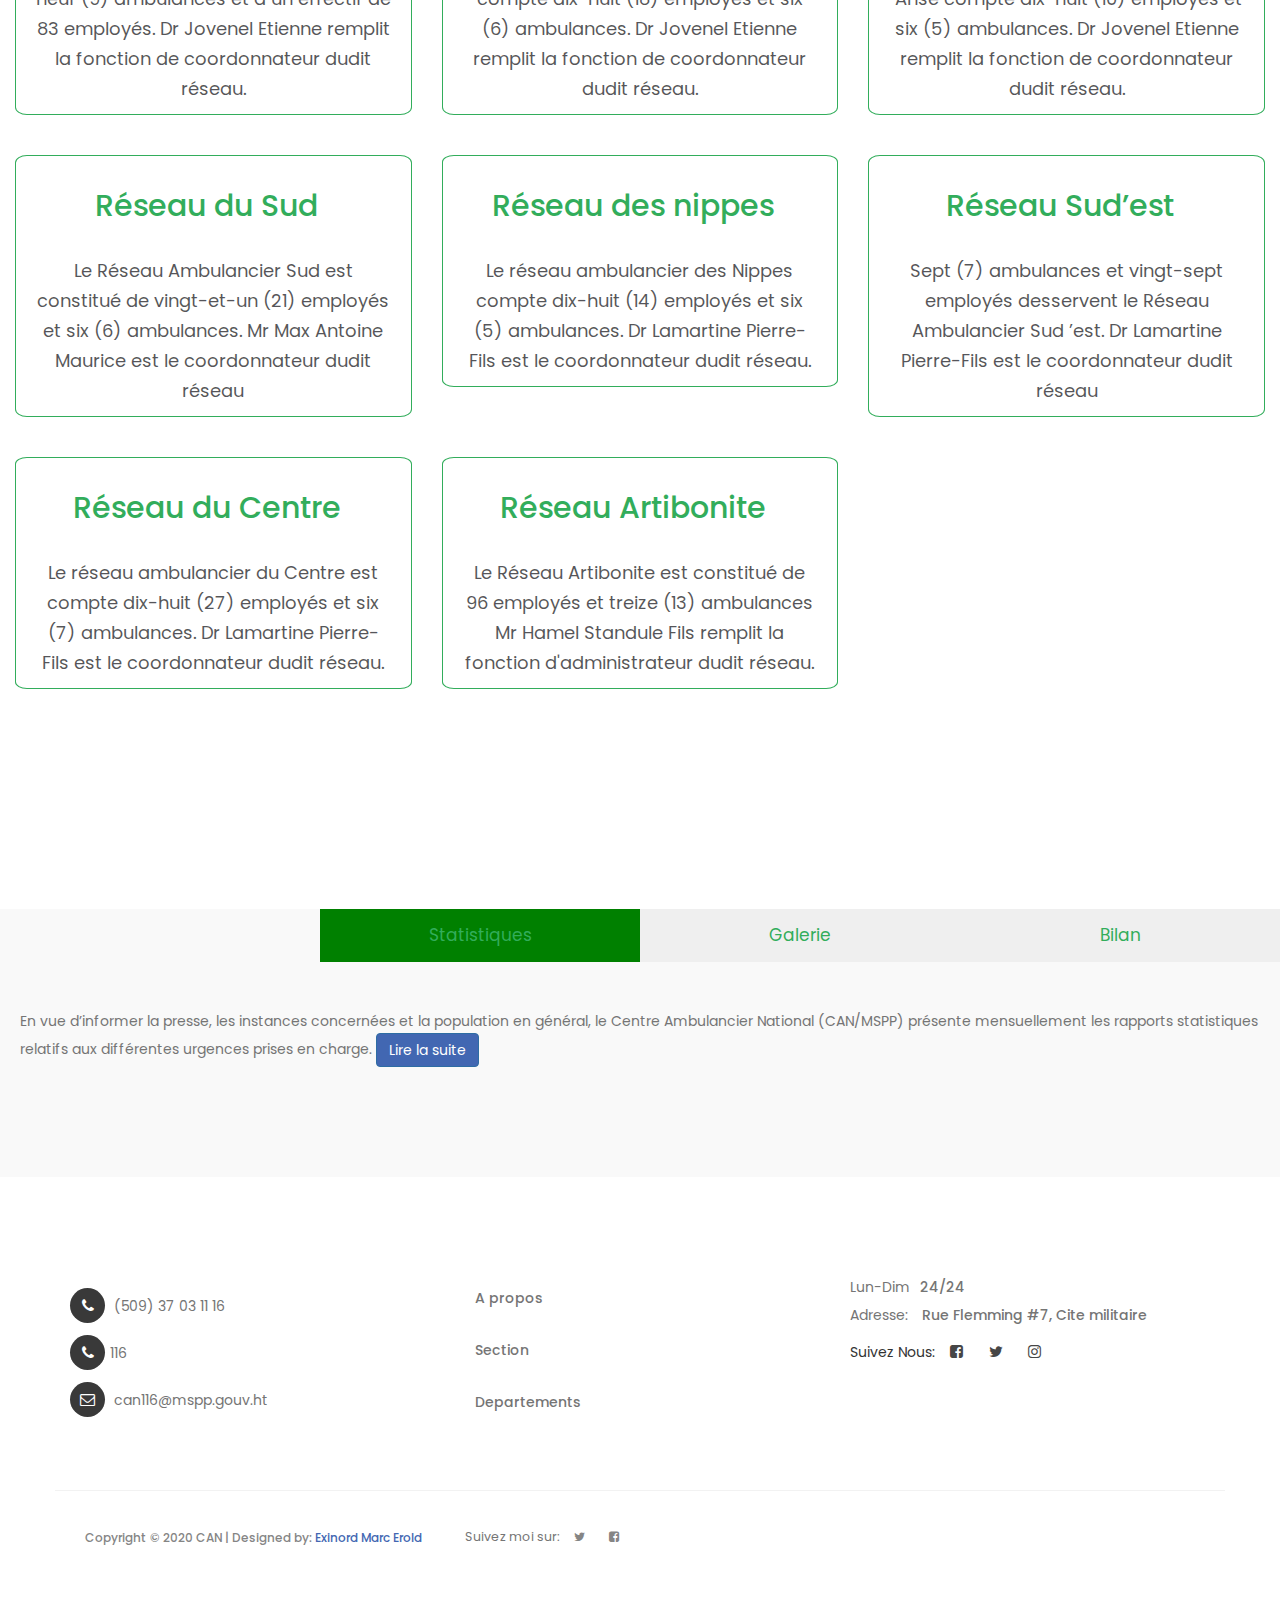
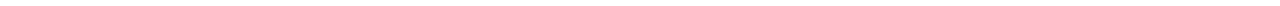
==== commit 55bf928f: "formation text" ====
--- a/index.html
+++ b/index.html
@@ -512,7 +512,7 @@
                          <!-- NEWS THUMB -->
                          <div class="news-thumb wow fadeInUp" data-wow-delay="0.4s">
                               <a href="tic.html">
-                                   <img src="images/rh.jpg" class="img-responsive" alt="">
+                                   <img src="images/Informatique.jpg" class="img-responsive" alt="">
                               </a>
                               <div class="news-info">
                                    <!-- <span>March 08, 2018</span> -->
@@ -538,11 +538,9 @@
                               <div class="news-info">
                                    <!-- <span>March 08, 2018</span> -->
                                    <h3><a >formation</a></h3>
-                                   <p>Divisée en plusieurs sections, le service logistique du CAN est chargé de
-                                        l’approvisionnement en intrants
-                                        des ambulances, des fournitures de bureaux pour
-                                        les différents postes de travail et de tous les matériels nécessaires au bon
-                                        fonctionnement du centre.
+                                   <p>Cette section a pour mission de permettre aux employés d’assister 
+                                        à une formation continue sur toutes les thématiques relatives aux urgences pré hospitalières.
+                                        Elle est également chargée de former le personnel de n’importe quelle institution (publique ou privée)
                                         <a  class="section-style">Lire la suite</a>
                                    </p>
 
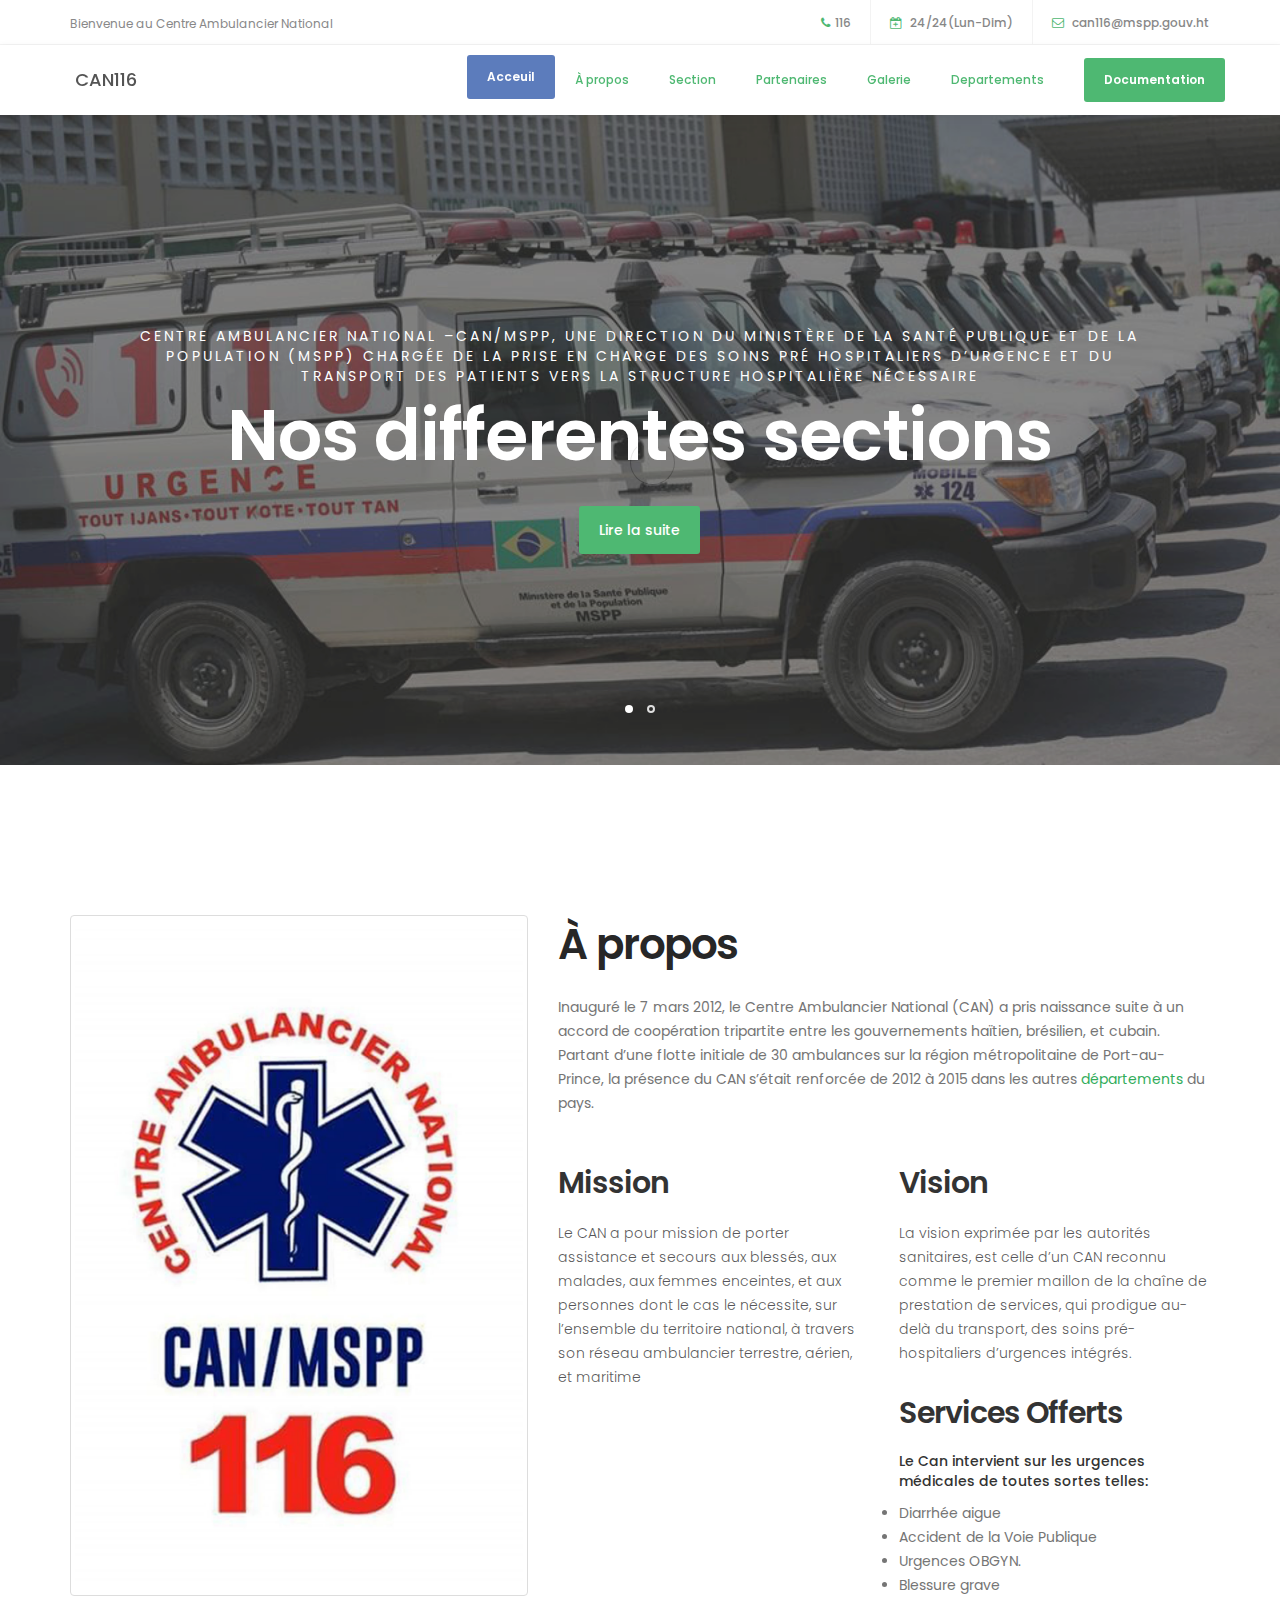
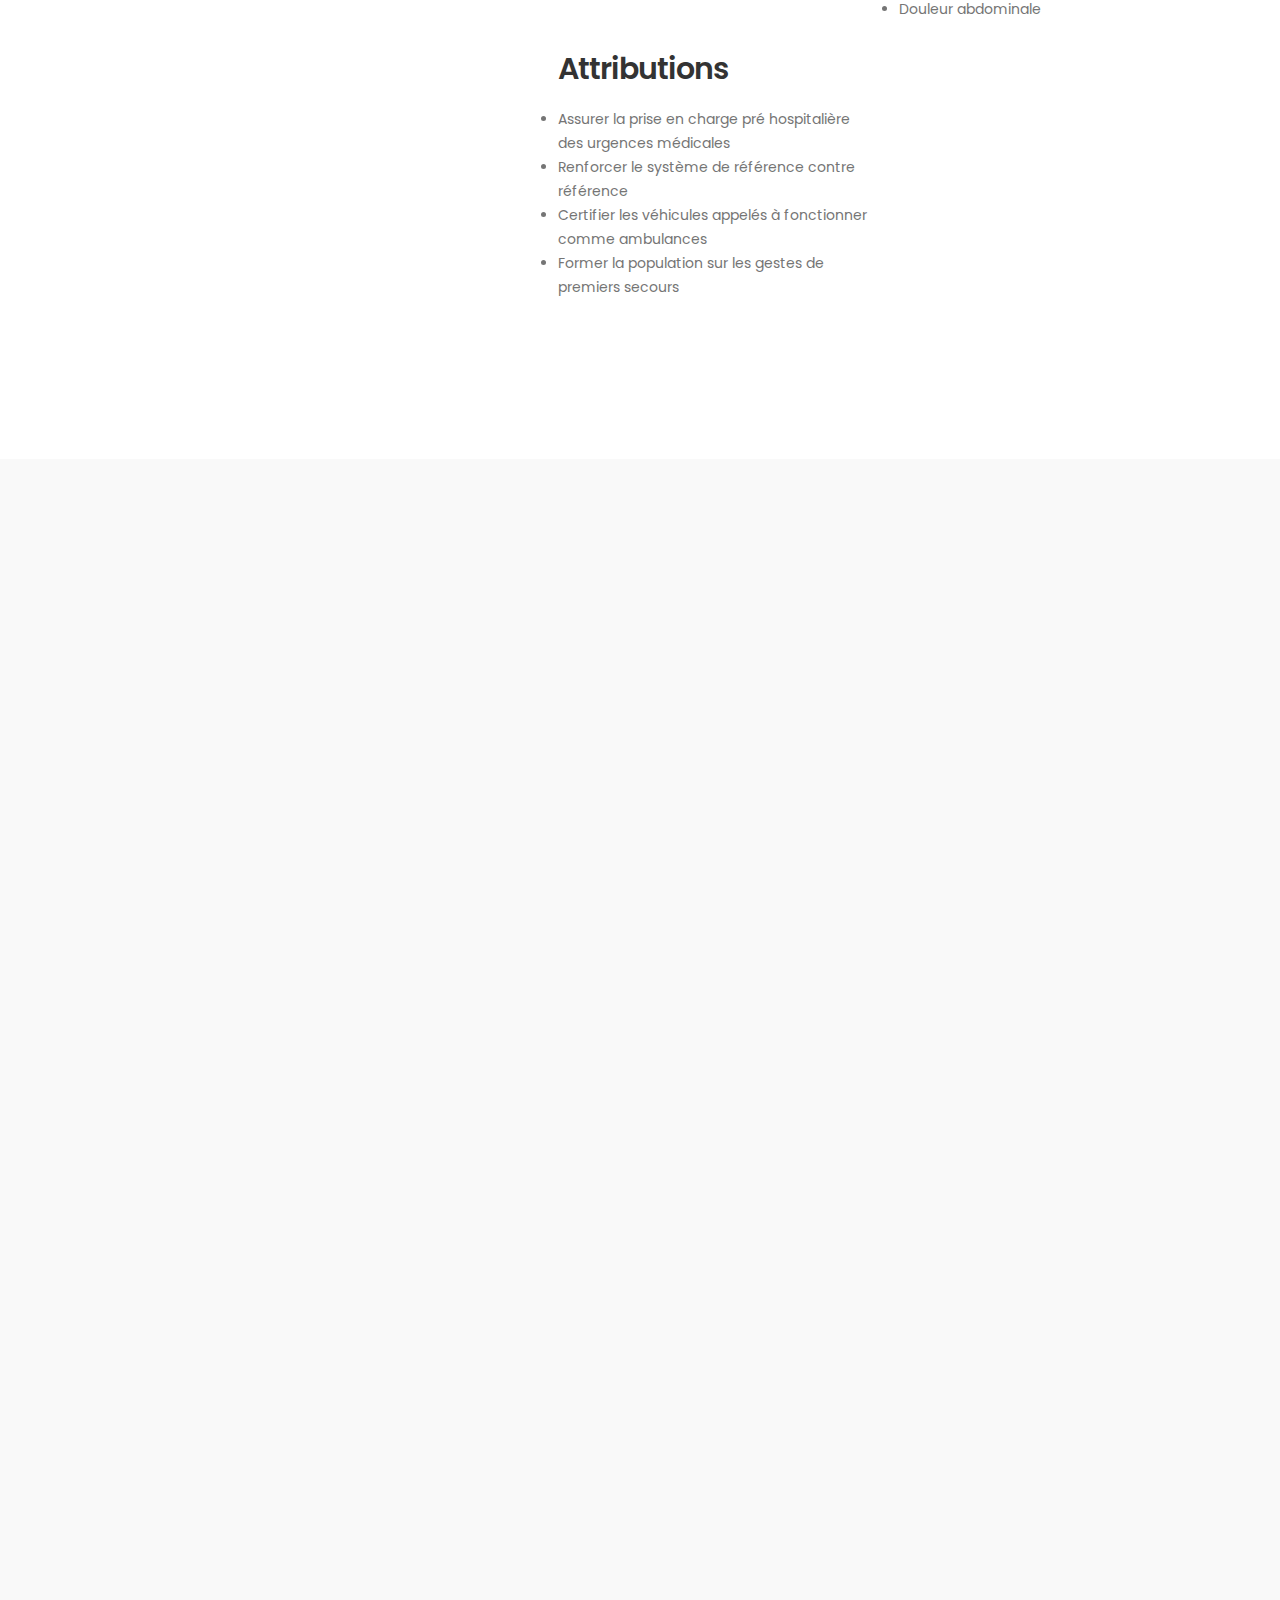
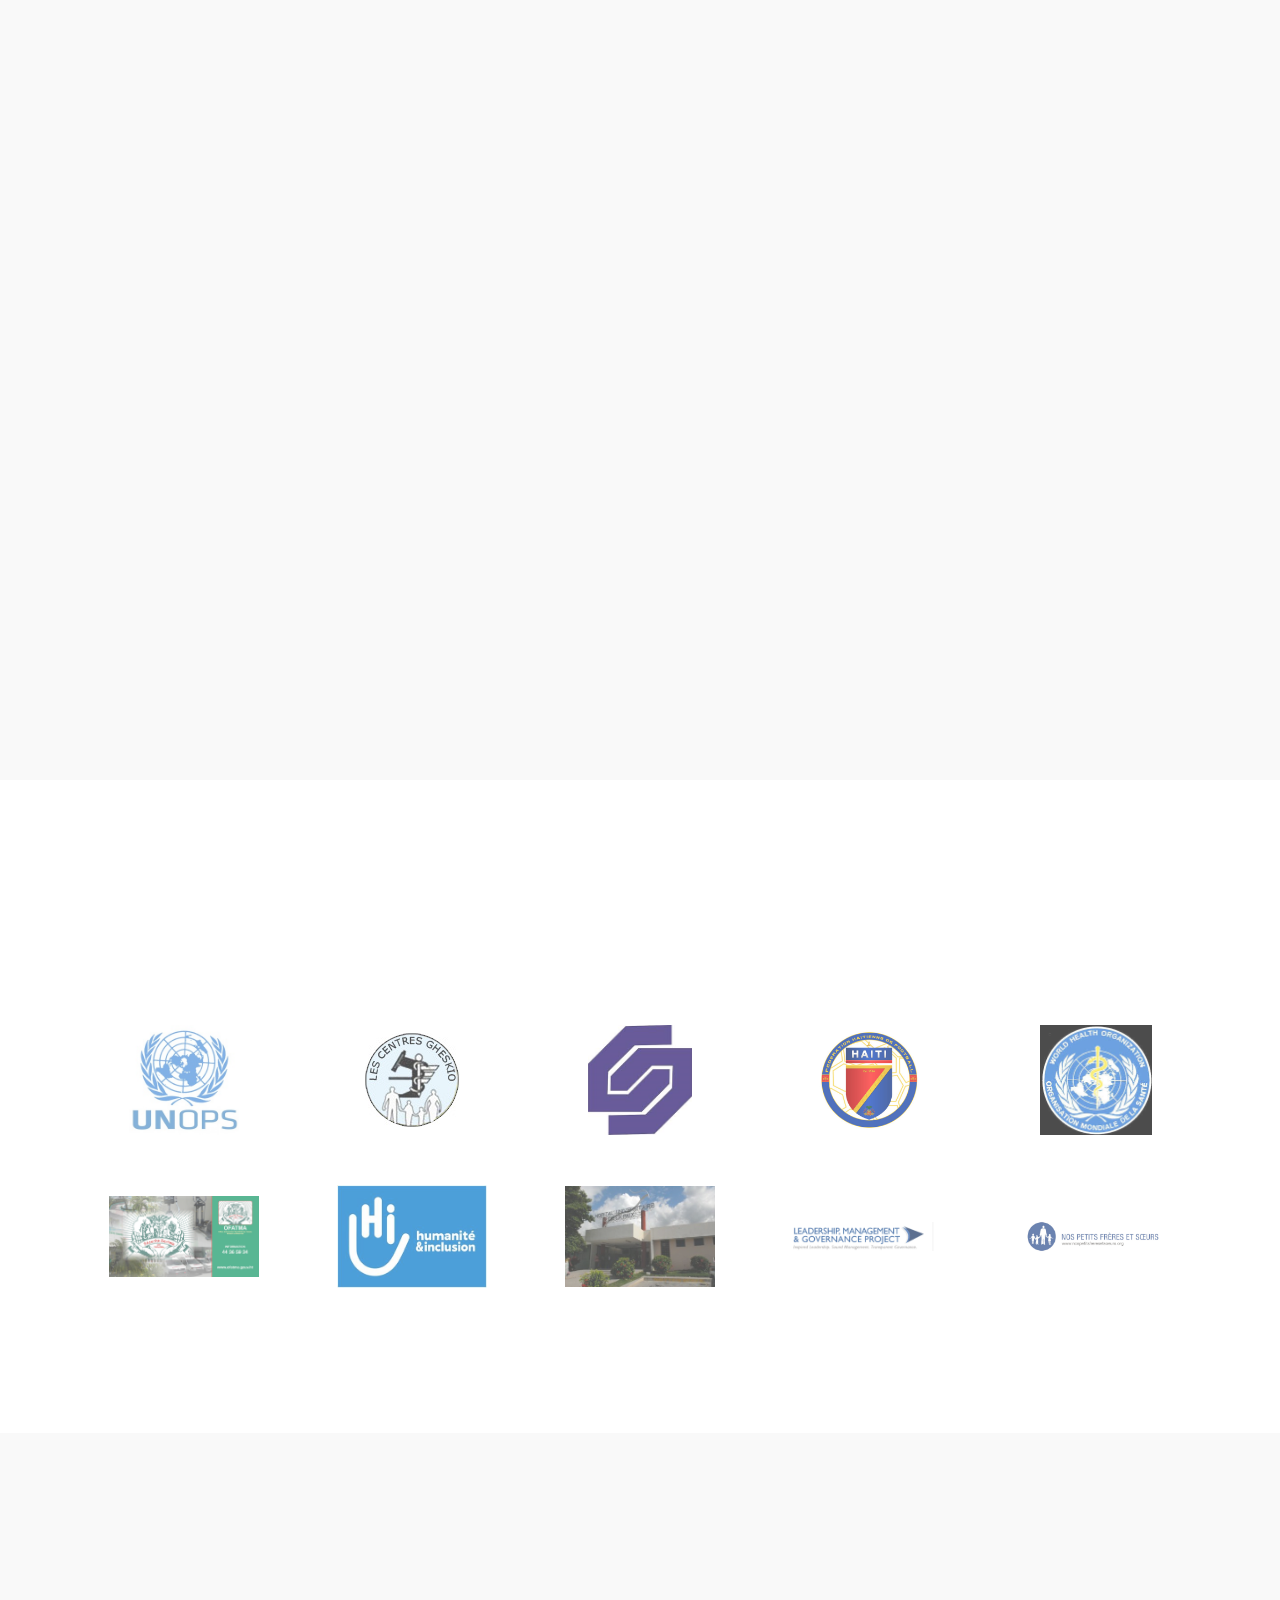
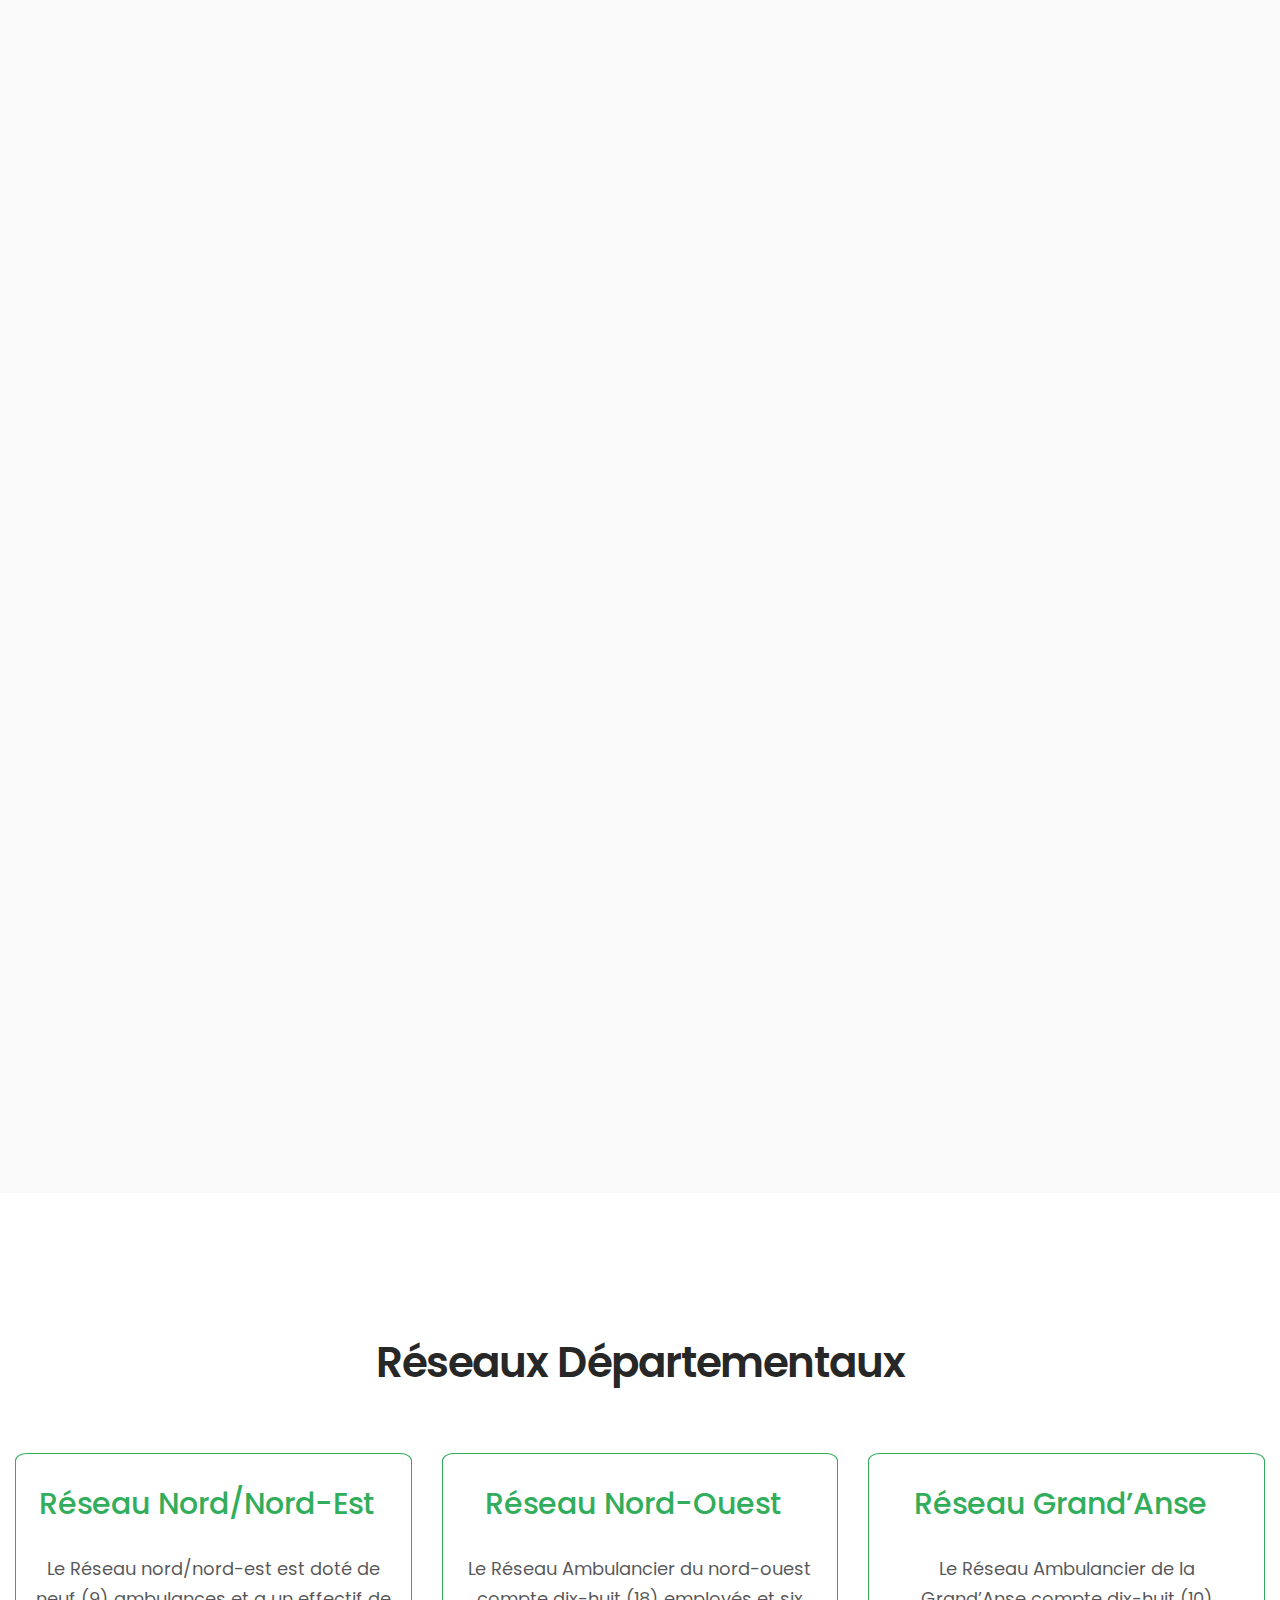
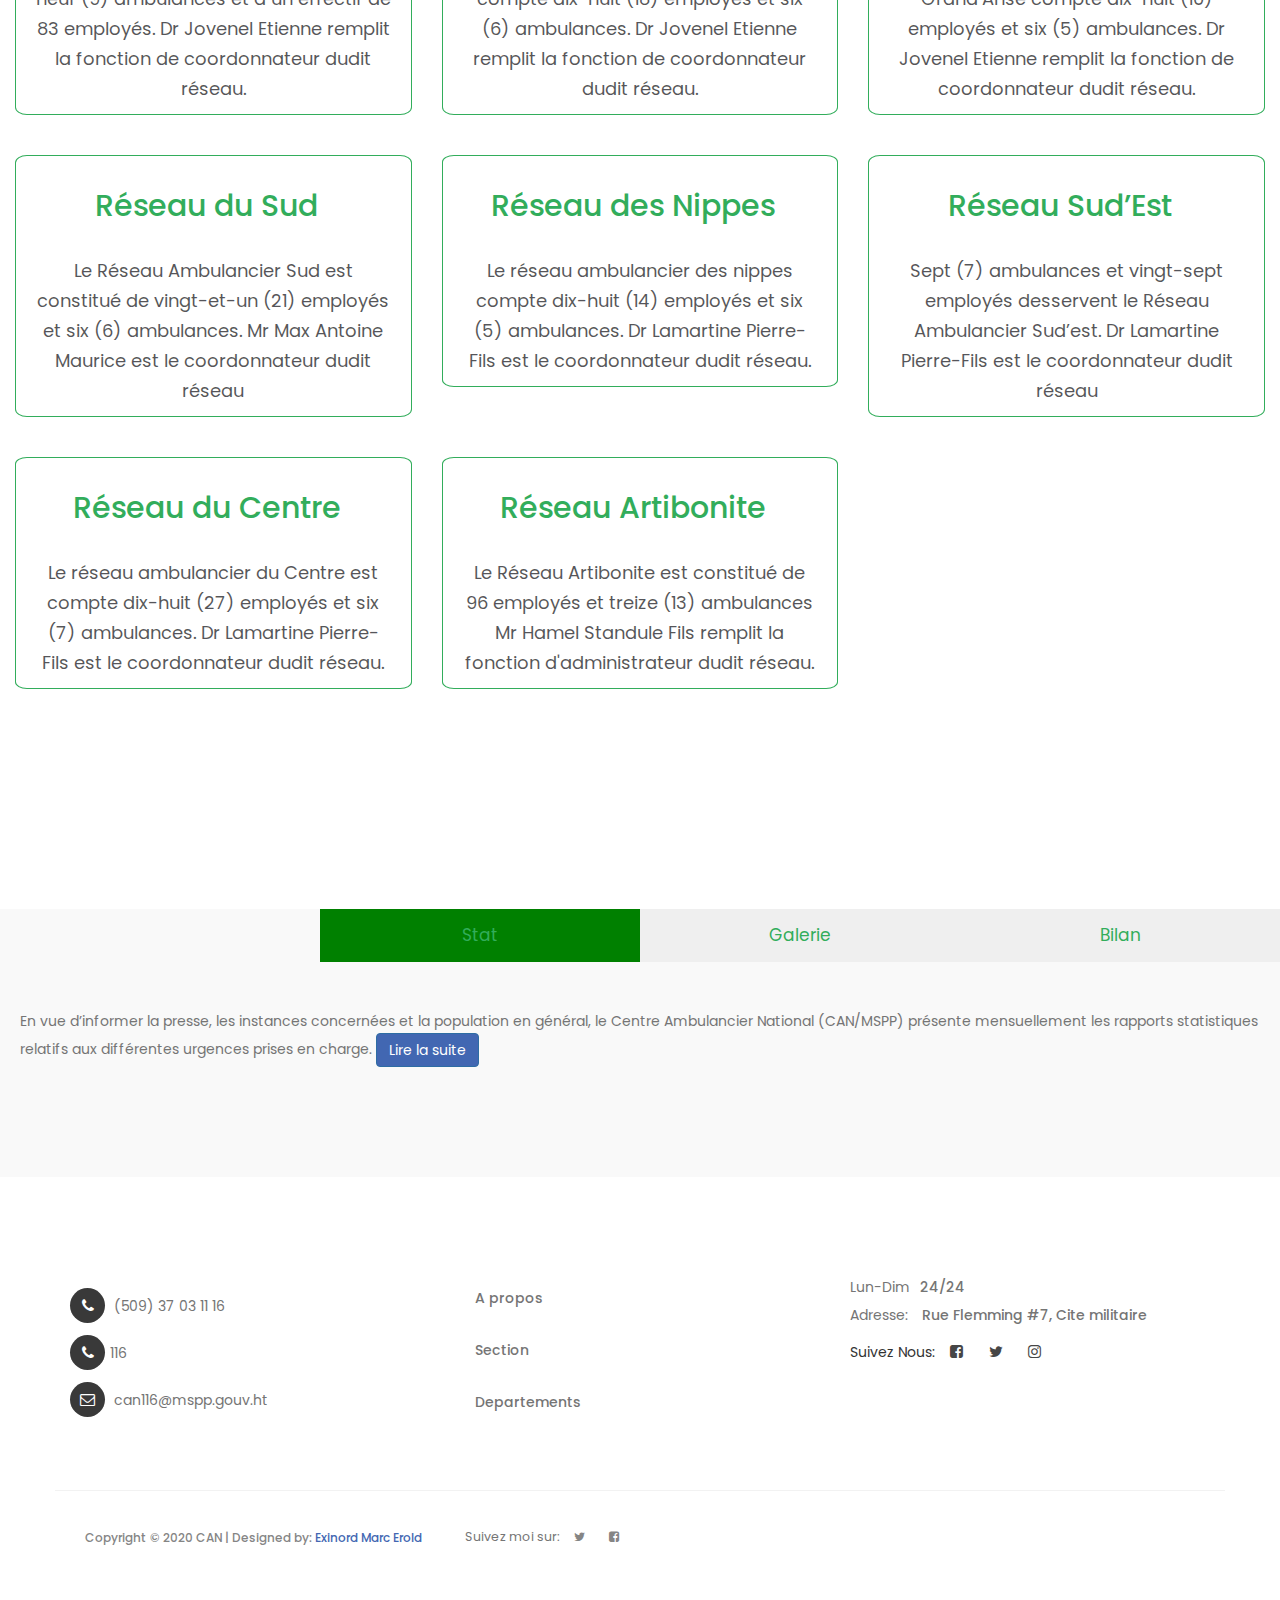
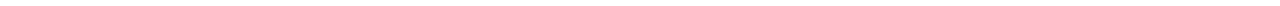
==== commit e9bb128d: "index change" ====
--- a/index.html
+++ b/index.html
@@ -829,10 +829,10 @@
                          <div class="col-lg-4 col-md-4 col-sm-6 col-12">
 
                               <div class="rn-counterup counterup_style--1">
-                                   <h5 class="counter"> Réseau Nord/Nord-est</h5>
+                                   <h5 class="counter"> Réseau Nord/Nord-Est</h5>
                                    <!-- <p class="description">Direction sanitaire Nord.</p> -->
                                    <p class="description">
-                                        Le Réseau Nord/Nord-est
+                                        Le Réseau nord/nord-est
                                         est doté de neuf (9) ambulances et a un effectif de 83 employés.
                                         Dr Jovenel Etienne remplit la fonction de coordonnateur dudit réseau.
                                    </p>
@@ -840,9 +840,9 @@
                          </div>
                          <div class="col-lg-4 col-md-4  col-sm-6 col-12">
                               <div class="rn-counterup counterup_style--1">
-                                   <h5 class="counter count">Réseau Nord-OUEST</h5>
+                                   <h5 class="counter count">Réseau Nord-Ouest</h5>
                                    <!-- <p class="description">Direction sanitaire Nord-OUEST.</p> -->
-                                   <p class="description"> Le Réseau Ambulancier du Nord-Ouest compte dix-huit (18)
+                                   <p class="description"> Le Réseau Ambulancier du nord-ouest compte dix-huit (18)
                                         employés et six (6) ambulances.
                                         Dr Jovenel Etienne remplit la fonction de coordonnateur dudit réseau.
                                    </p>
@@ -867,7 +867,7 @@
                                    <h5 class="counter count">Réseau Grand’Anse</h5>
                                    <!-- <p class="description">Direction sanitaire Grand-Anse.</p> -->
 
-                                   <p class="description"> Le Réseau Ambulancier de la Grand ’Anse compte
+                                   <p class="description"> Le Réseau Ambulancier de la Grand’Anse compte
                                         dix-huit (10) employés et six (5) ambulances.
                                         Dr Jovenel Etienne remplit la fonction de coordonnateur dudit réseau.
                                    </p>
@@ -892,9 +892,9 @@
 
                          <div class="col-lg-4 col-md-4  col-sm-6 col-12">
                               <div class="rn-counterup counterup_style--1">
-                                   <h5 class="counter count">Réseau des nippes </h5>
+                                   <h5 class="counter count">Réseau des Nippes </h5>
                                    <!-- <p class="description">Direction sanitaire NIPPES.</p> -->
-                                   <p class="description"> Le réseau ambulancier des Nippes compte
+                                   <p class="description"> Le réseau ambulancier des nippes compte
                                         dix-huit (14) employés et six (5) ambulances.
                                         Dr Lamartine Pierre-Fils est le coordonnateur dudit réseau.
                                    </p>
@@ -903,10 +903,10 @@
                          </div>
                          <div class="col-lg-4 col-md-3  col-sm-6 col-12">
                               <div class="rn-counterup counterup_style--1">
-                                   <h5 class="counter count">Réseau Sud’est</h5>
+                                   <h5 class="counter count">Réseau Sud’Est</h5>
                                    <!-- <p class="description">Direction sanitaire SUD'EST.</p> -->
                                    <p class="description">Sept (7) ambulances et vingt-sept employés desservent le
-                                        Réseau Ambulancier Sud ’est.
+                                        Réseau Ambulancier Sud’est.
                                         Dr Lamartine Pierre-Fils est le coordonnateur dudit réseau
                                    </p>
 
@@ -952,7 +952,7 @@
           <button class="tablink" onclick="openPage('Bilan', this, 'green')">Bilan</button>
           <button class="tablink" onclick="openPage('Galerie', this, 'green')">Galerie</button>
           <button class="tablink" onclick="openPage('Statistiques', this, 'green')"
-               id="defaultOpen">Statistiques</button>
+               id="defaultOpen">Stat</button>
           
           <!-- <button class="tablink" onclick="openPage('About', this, 'green')">About</button> -->
 
@@ -1924,7 +1924,7 @@
                                         <a href="#"><img src="images/avp.jpg" class="img-responsive" alt=""></a>
                                    </div> -->
                                    <div class="stories-info">
-                                        <a href="#news">
+                                        <a href="#section-detail">
                                              <h5>Section</h5>
                                         </a>
 
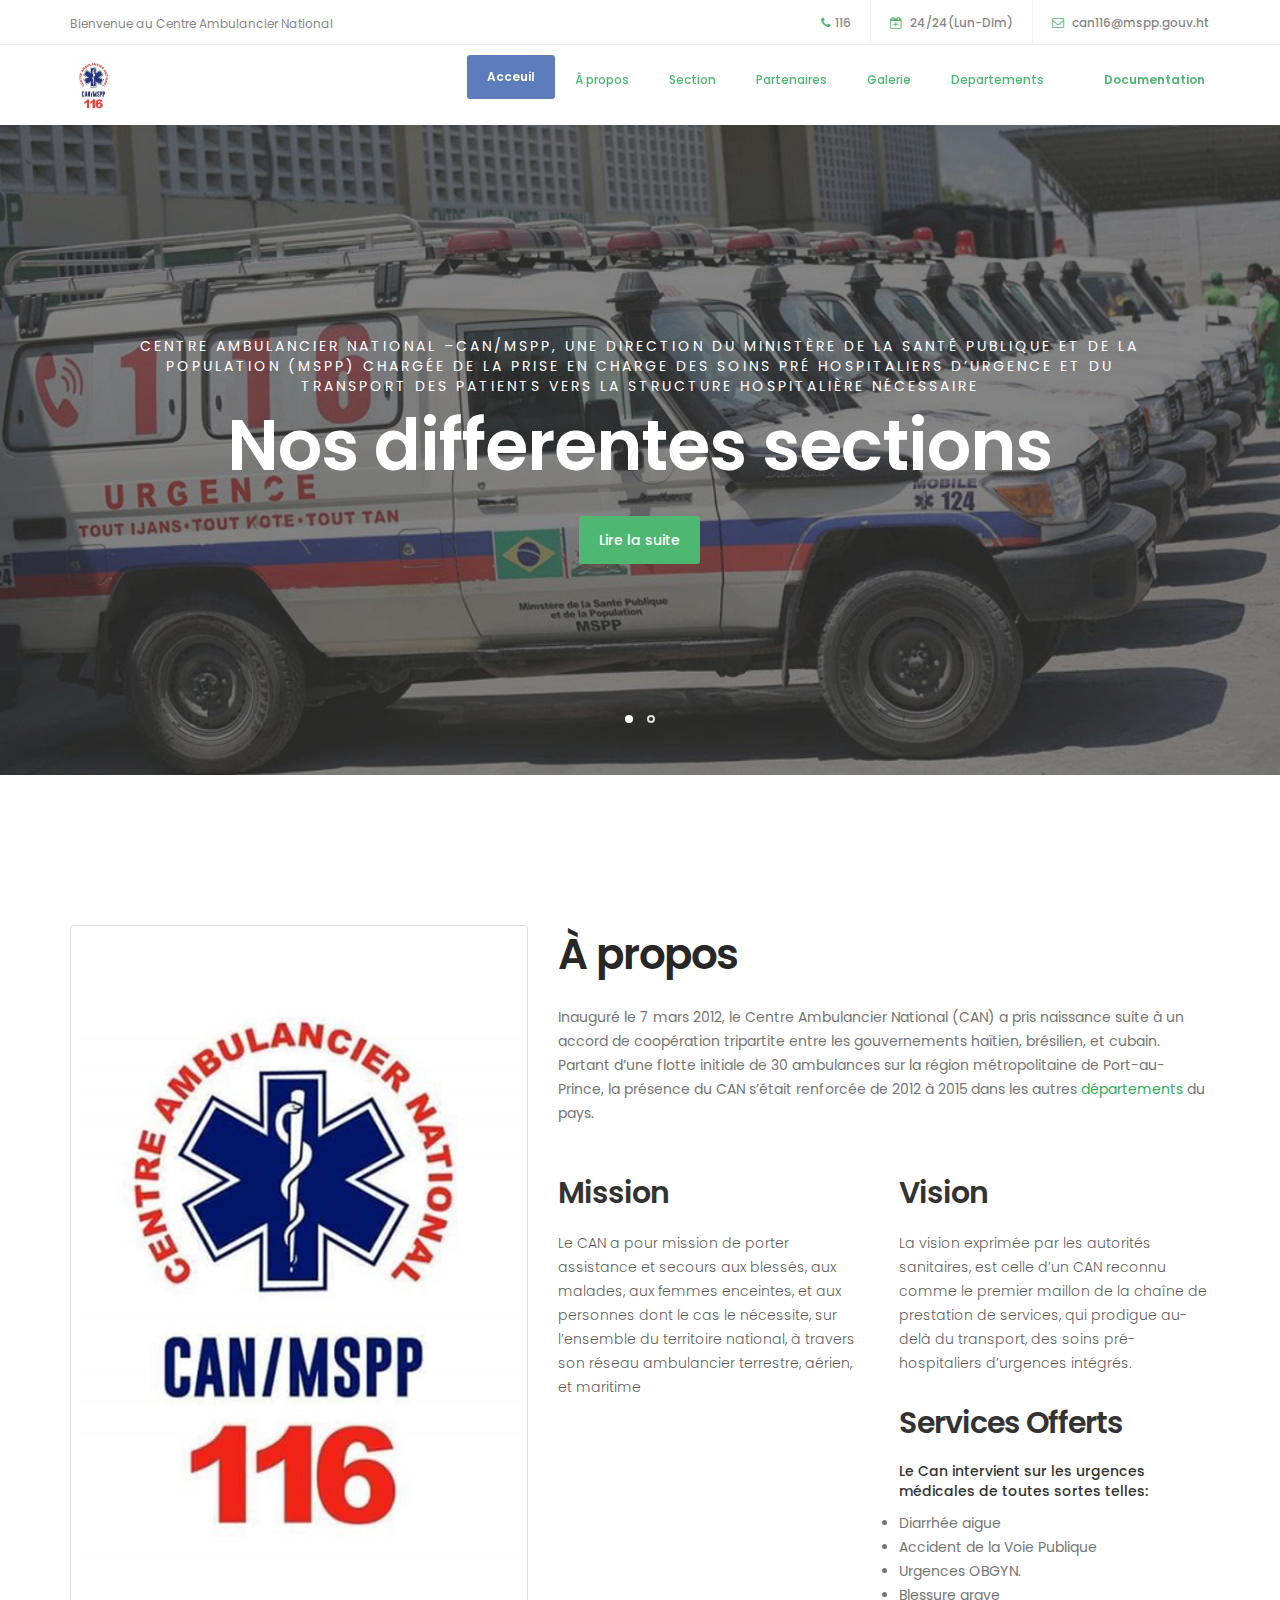
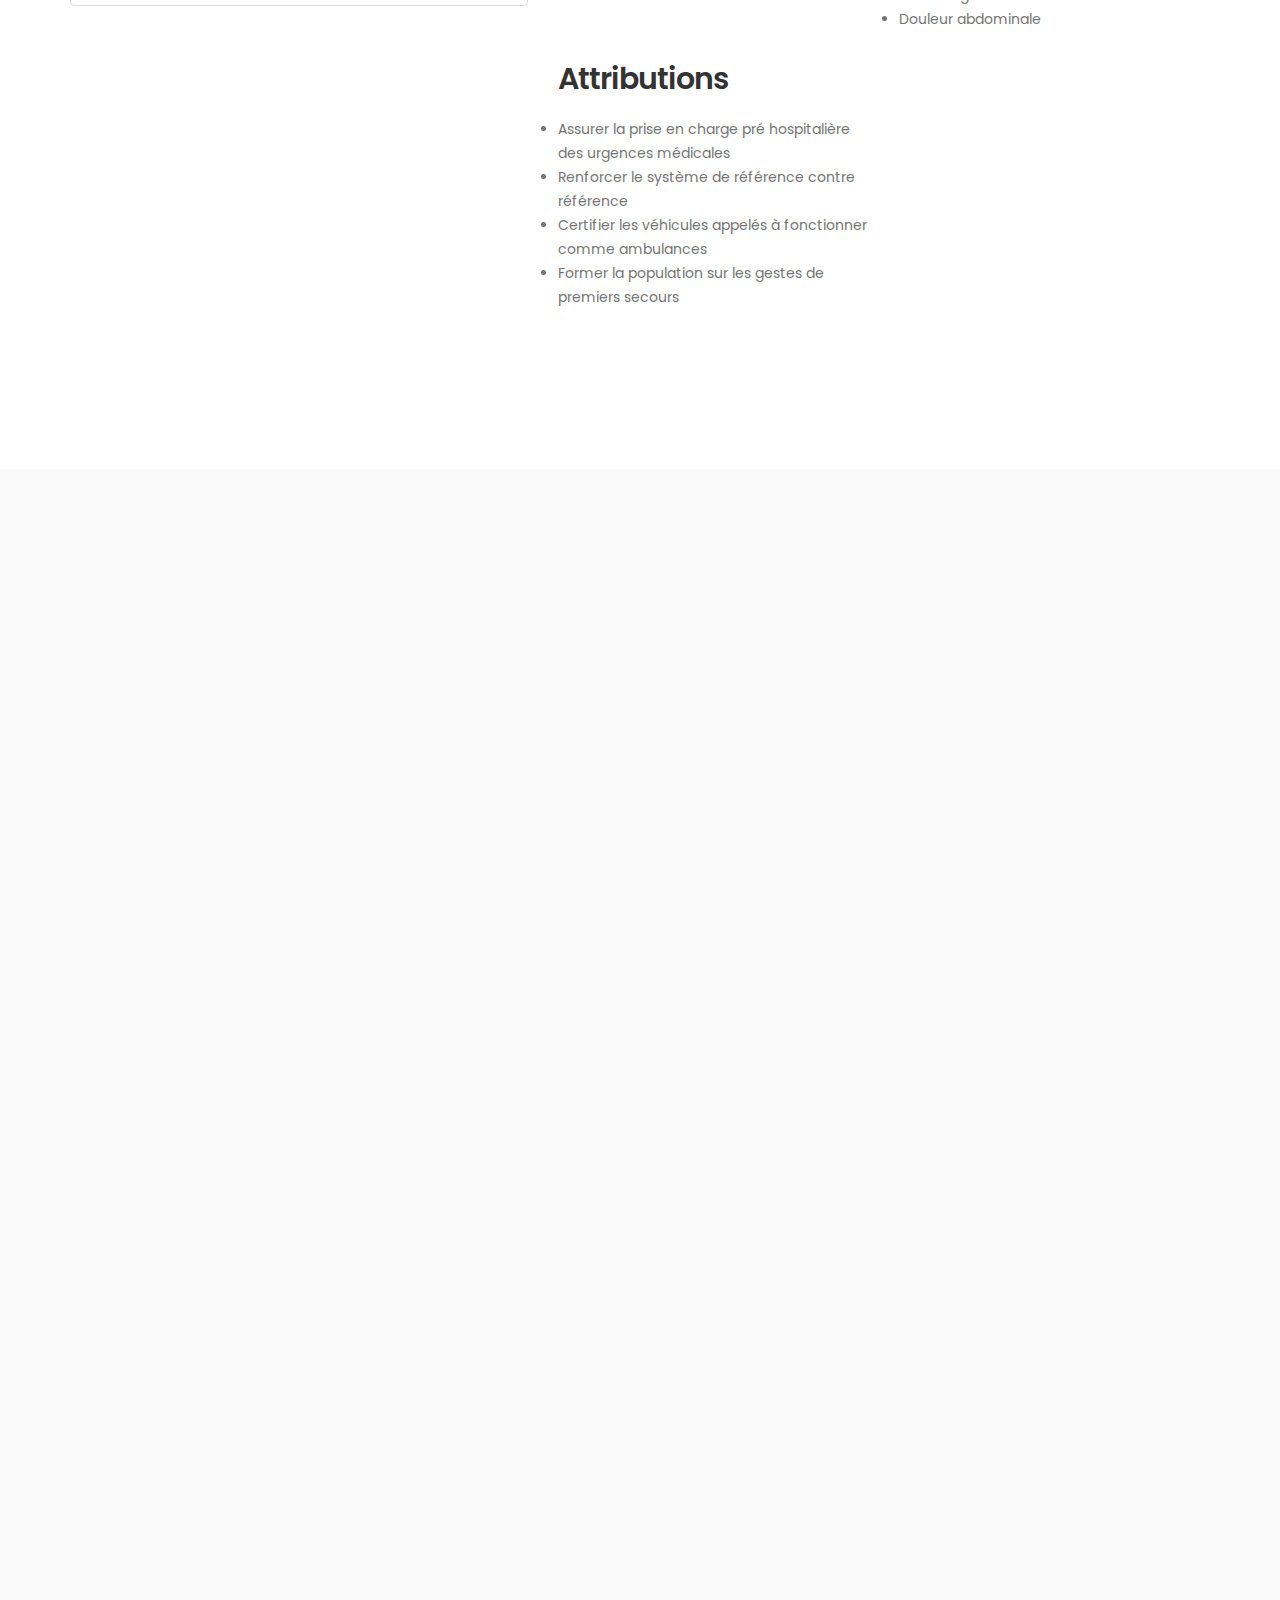
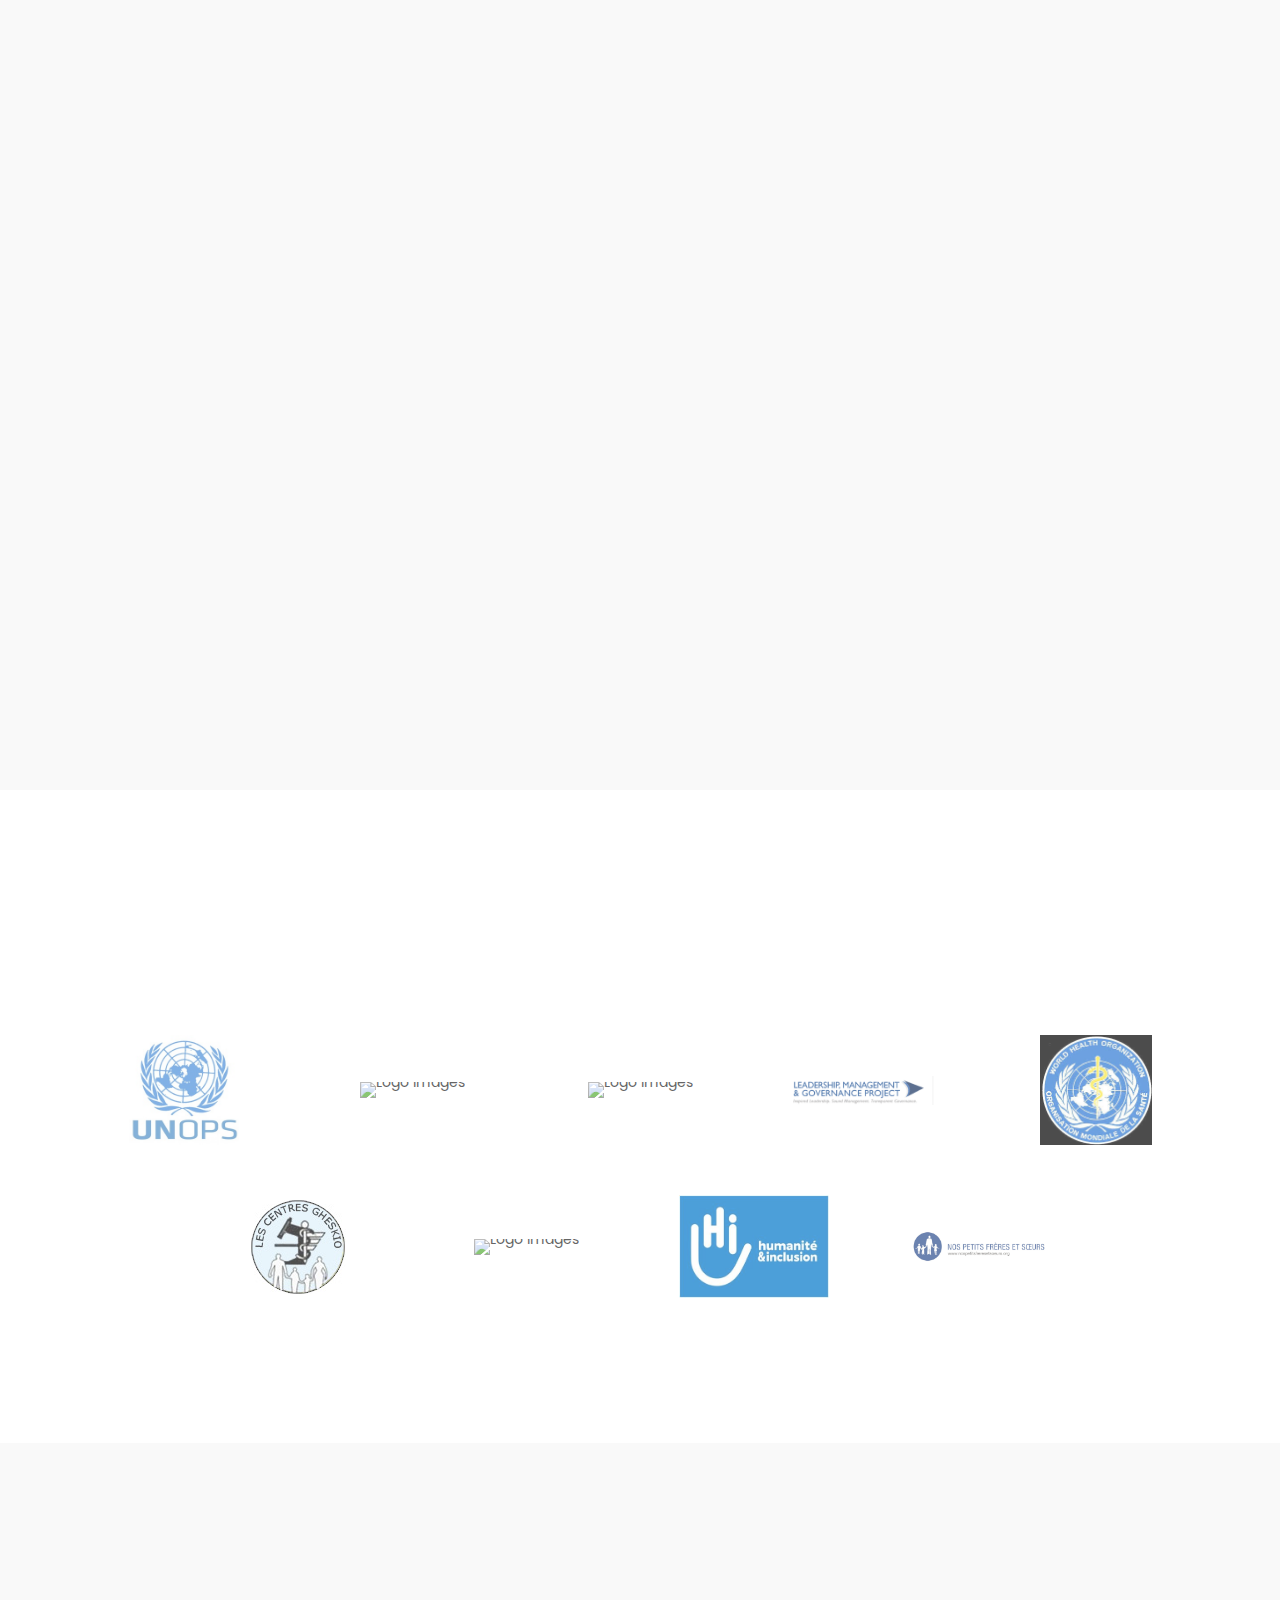
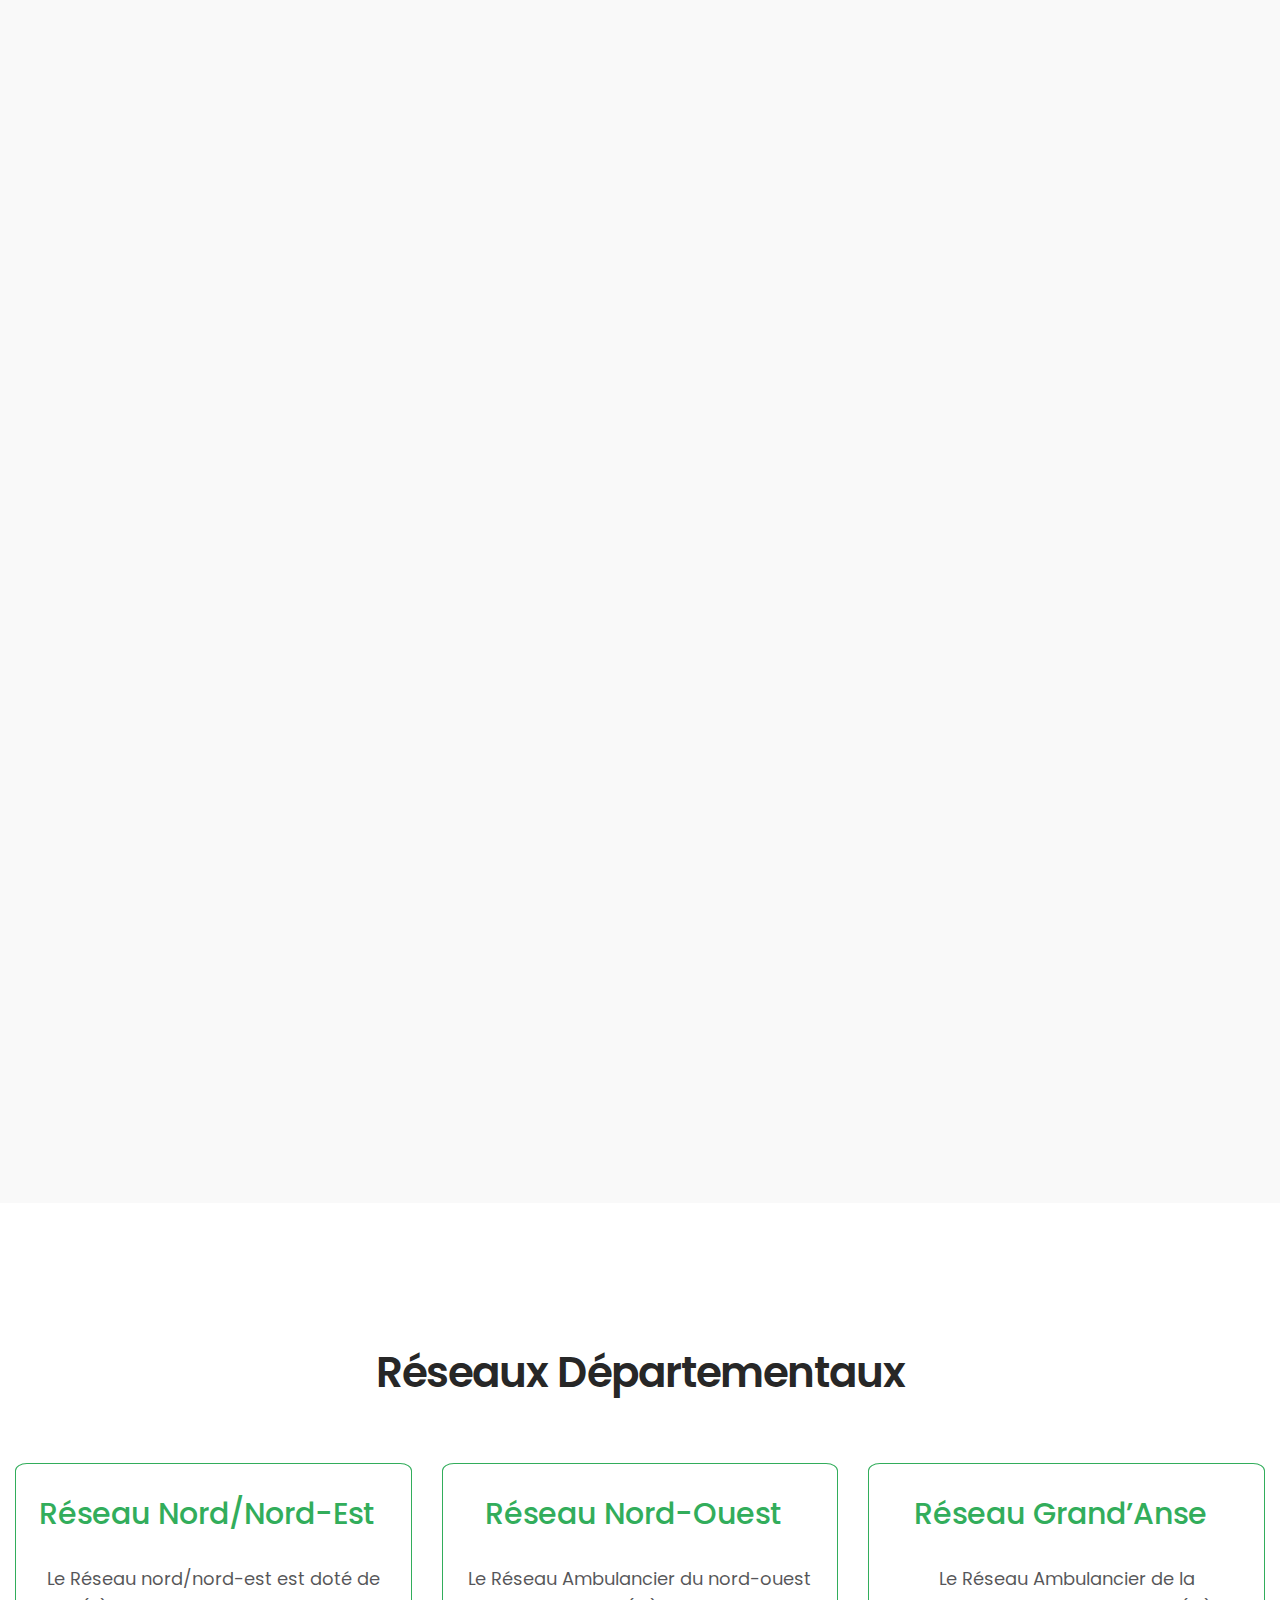
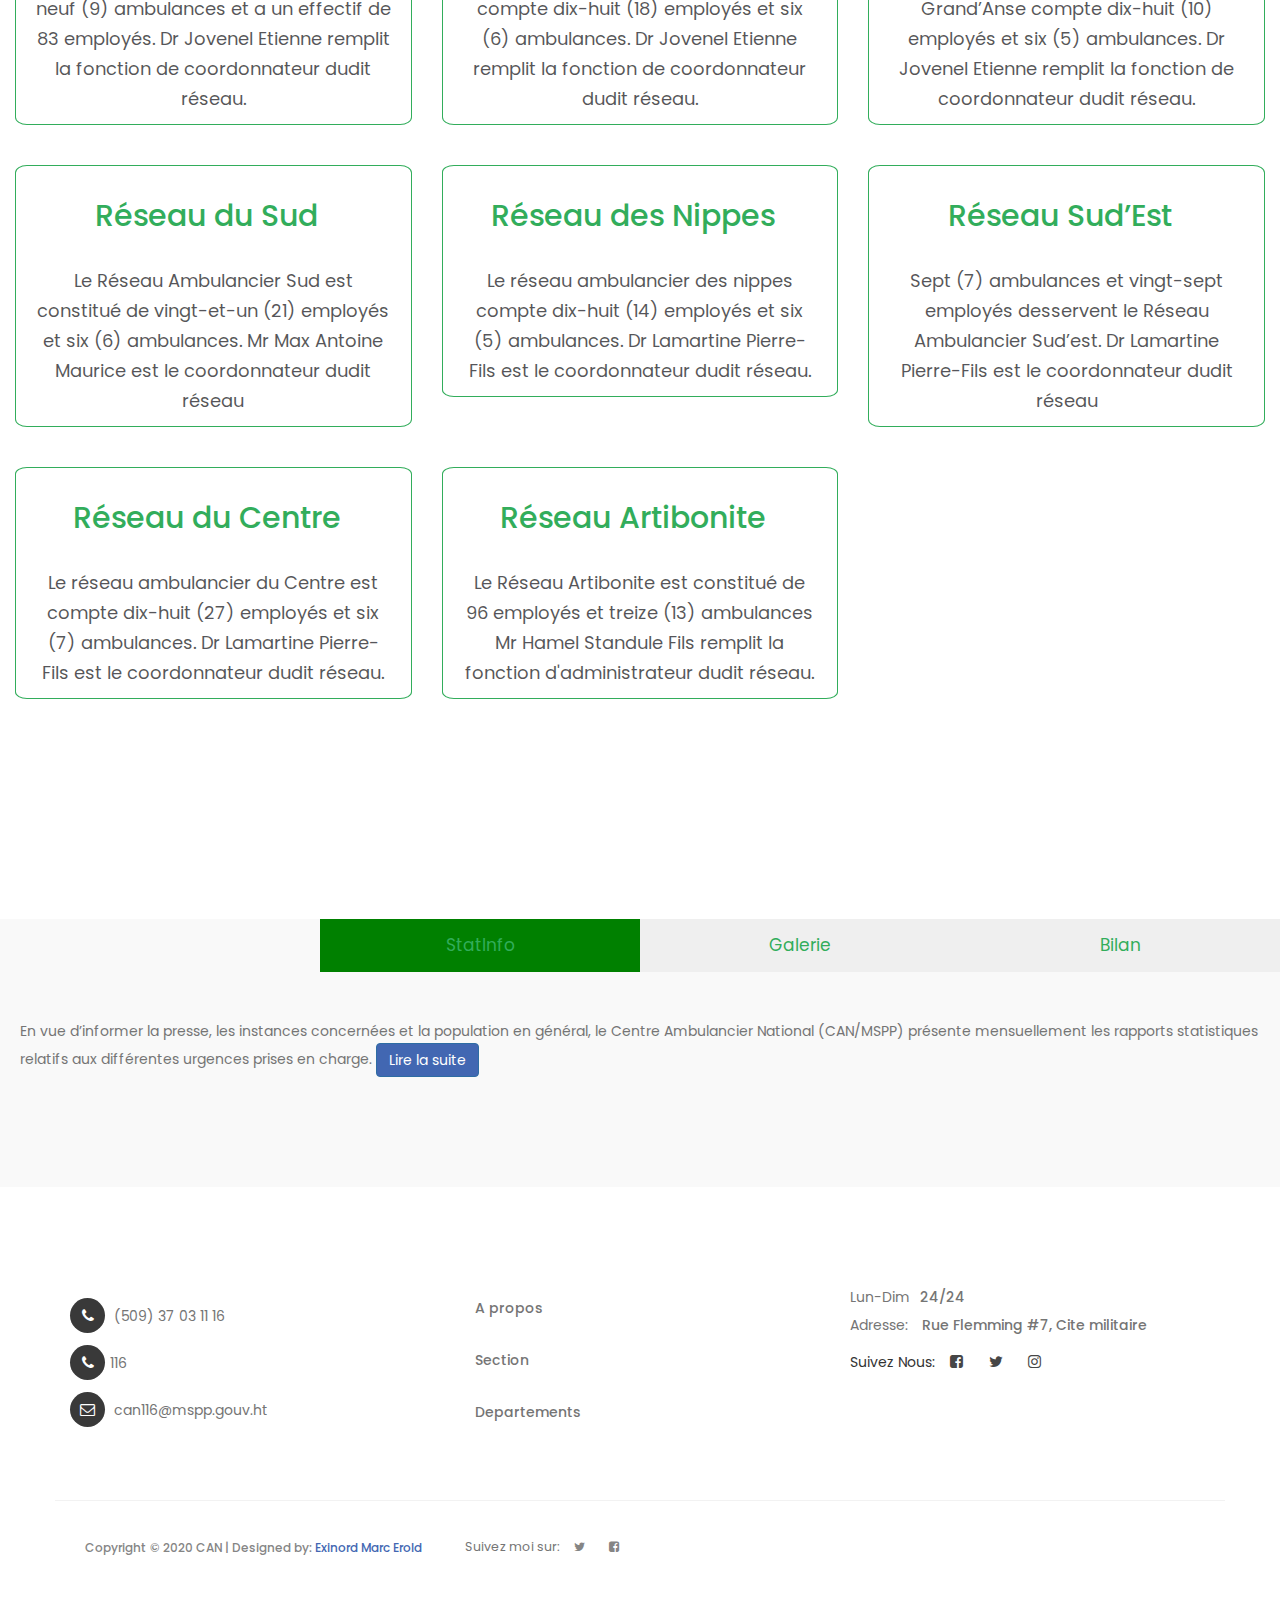
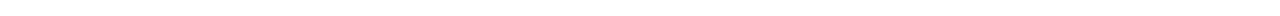
==== commit e0c58790: "index changed to add other partnership" ====
--- a/index.html
+++ b/index.html
@@ -75,13 +75,17 @@
                     </button>
 
                     <!-- lOGO TEXT HERE -->
-                    <a href="index.html" class="navbar-brand"><i class="fa fa--square"></i>
-                         CAN116</a>
+                    <a href="index.html" class="navbar-nav"><i class="fa fa--square"></i>
+                        
+                        <img src="images/image 5.jpg" style="width: 40px;">
+                         </a>
                </div>
 
                <!-- MENU LINKS -->
                <div class="collapse navbar-collapse">
+                    
                     <ul class="nav navbar-nav navbar-right">
+                         
                          <li><a href="#top" class="smoothScroll ">Acceuil</a></li>
                          <li><a href="#about" class="smoothScroll">À propos</a></li>
 
@@ -586,42 +590,58 @@
                                                        <img src="images/unops.jpeg" alt="Logo Images" />
                                                   </a>
                                              </li>
+
+                                             <li>
+                                                  <a href="https://www.iom.int/" target="_blank">
+                                                        <img src="images/oim logo.png" alt="Logo Images" />
+                                                   </a>
+                                             </li>
+
+                                             <li>
+                                                  <a href="https://www.paho.org/en" target="_blank">
+                                                     <img src="images/ops logo.png" alt="Logo Images" />
+                                                   </a>
+                                             </li>
+
+                                             
+                                             <li>
+                                                  <a href="https://www.usaid.gov/" target="_blank">
+                                                       <img src="images/usaid.jpeg" alt="Logo Images" /></a>
+                                             </li>
+
+                                             <li>
+                                                  <a href="https://www.who.int/fr" target="_blank">
+                                                       <img src="images/oms.jpeg" alt="Logo Images" /></a>
+                                             </li>
+
+
                                              <li>
                                                   <a href="https://www.gheskio.org/" target="_blank">
                                                        <img src="images/geskio.jpeg" alt="Logo Images" /></a>
                                              </li>
                                              <li>
-                                                  <a href="https://www.sogebank.com/" target="_blank">
-                                                       <img src="images/sogebank.jpeg" alt="Logo Images" /></a>
+                                                  <a href="https://www.facebook.com/SEROvie-144658378899904/" target="_blank">
+                                                       <img src="images/serovie.jpg" alt="Logo Images" /></a>
                                              </li>
 
 
-                                             <li>
+                                          
+
+                                             <!-- <li>
                                                   <a href="https://www.sogebank.com/" target="_blank">
                                                        <img src="images/fht.jpeg" alt="Logo Images" /></a>
-                                             </li>
-                                             <li>
-                                                  <a href="https://www.who.int/fr" target="_blank">
-                                                       <img src="images/oms.jpeg" alt="Logo Images" /></a>
-                                             </li>
-
-
-                                             <li>
-                                                  <img src="images/ofatma.jpeg" alt="Logo Images" />
-                                             </li>
+                                             </li> -->
+                                             
+
+
+                                        
 
 
                                              <li>
                                                   <img src="images/humanite.jpeg" alt="Logo Images" />
                                              </li>
 
-                                             <li>
-                                                  <img src="images/hup.jpeg" alt="Logo Images" />
-                                             </li>
-                                             <li>
-                                                  <a href="https://www.usaid.gov/" target="_blank">
-                                                       <img src="images/usaid.jpeg" alt="Logo Images" /></a>
-                                             </li>
+                                           
                                              <li>
                                                   <a href="https://www.nospetitsfreresetsoeurs.org/nos-actions/nos-pays/haiti/"
                                                        target="_blank">
@@ -952,7 +972,7 @@
           <button class="tablink" onclick="openPage('Bilan', this, 'green')">Bilan</button>
           <button class="tablink" onclick="openPage('Galerie', this, 'green')">Galerie</button>
           <button class="tablink" onclick="openPage('Statistiques', this, 'green')"
-               id="defaultOpen">Stat</button>
+               id="defaultOpen">StatInfo</button>
           
           <!-- <button class="tablink" onclick="openPage('About', this, 'green')">About</button> -->
 
--- a/css/tooplate-style.css
+++ b/css/tooplate-style.css
@@ -342,10 +342,10 @@
   }
 
   .navbar-default .navbar-nav li.appointment-btn a {
-    background: #32ad5b;
+   /* background: #32ad5b;*/
     /* background: #a5c422; */
     border-radius: 3px;
-    color: #ffffff;
+    color: #32ad5b;
     font-weight: 600;
     padding-top: 12px;
     padding-bottom: 12px;
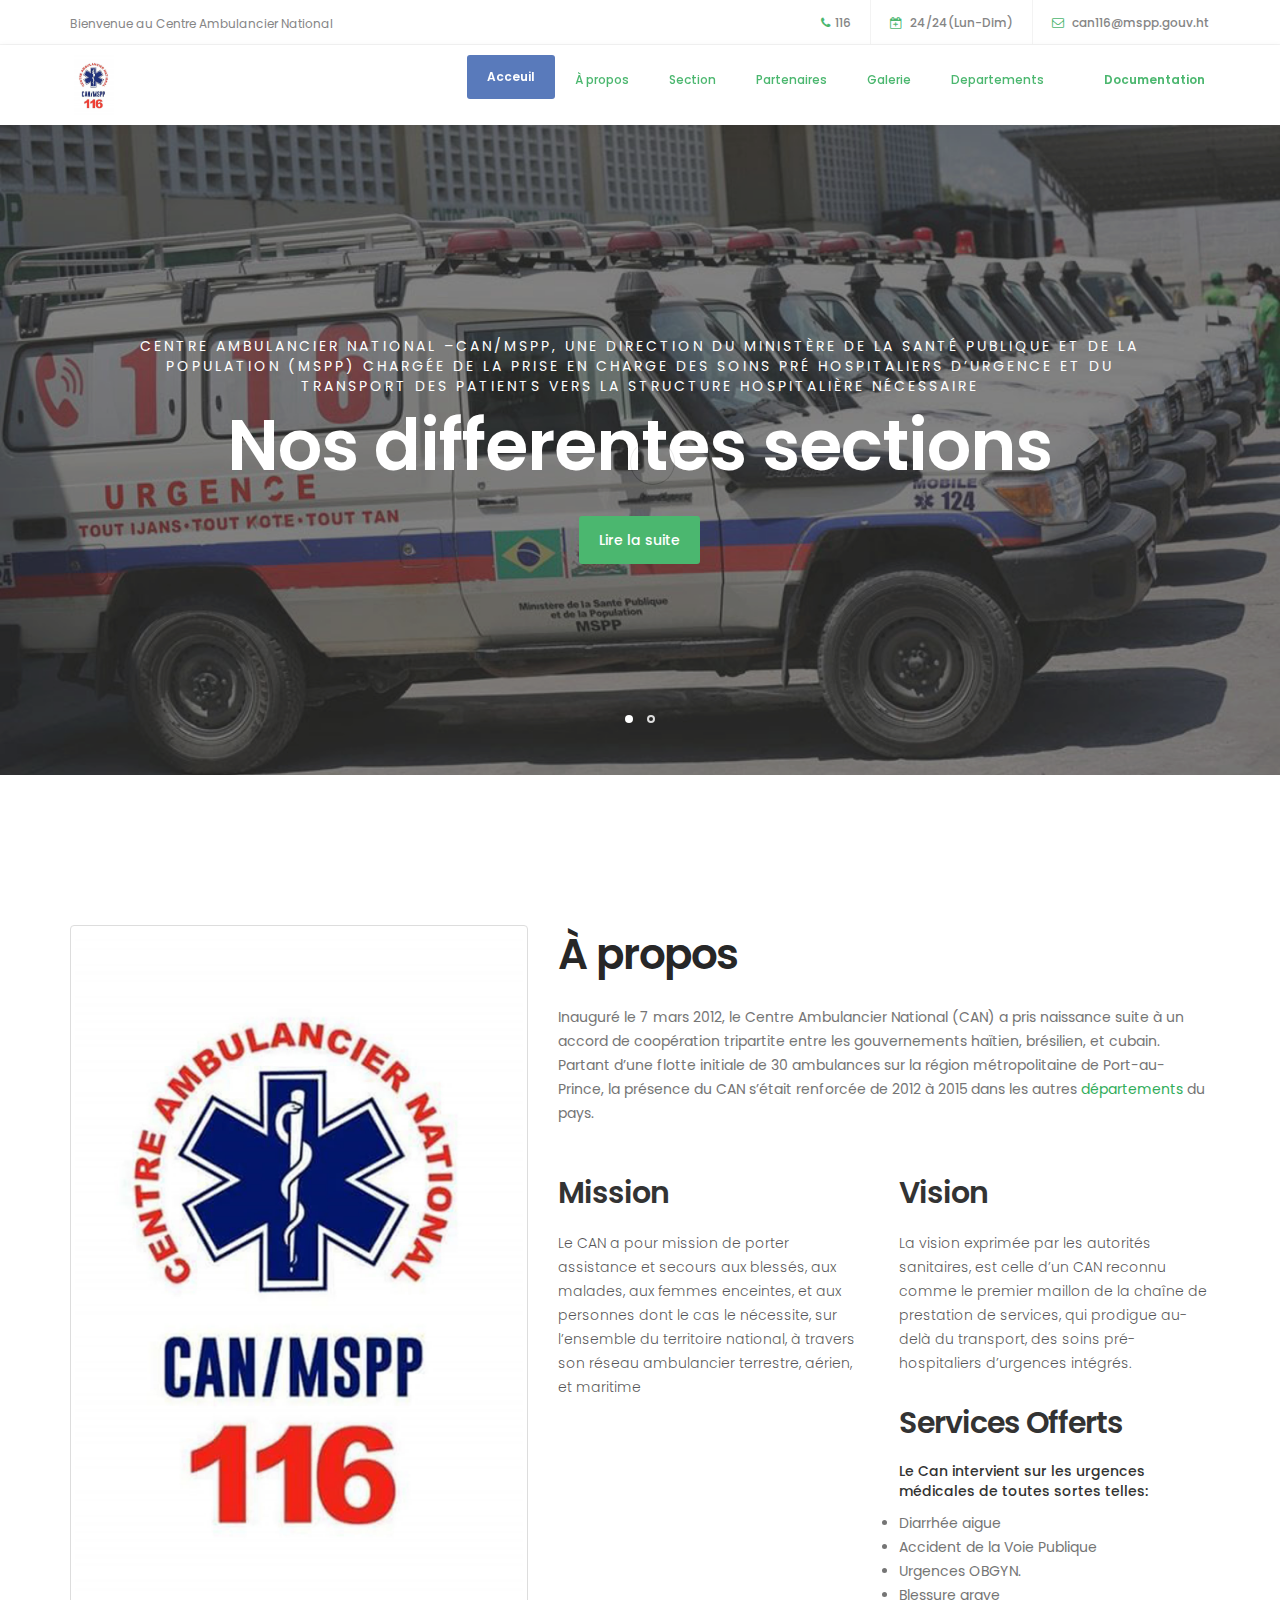
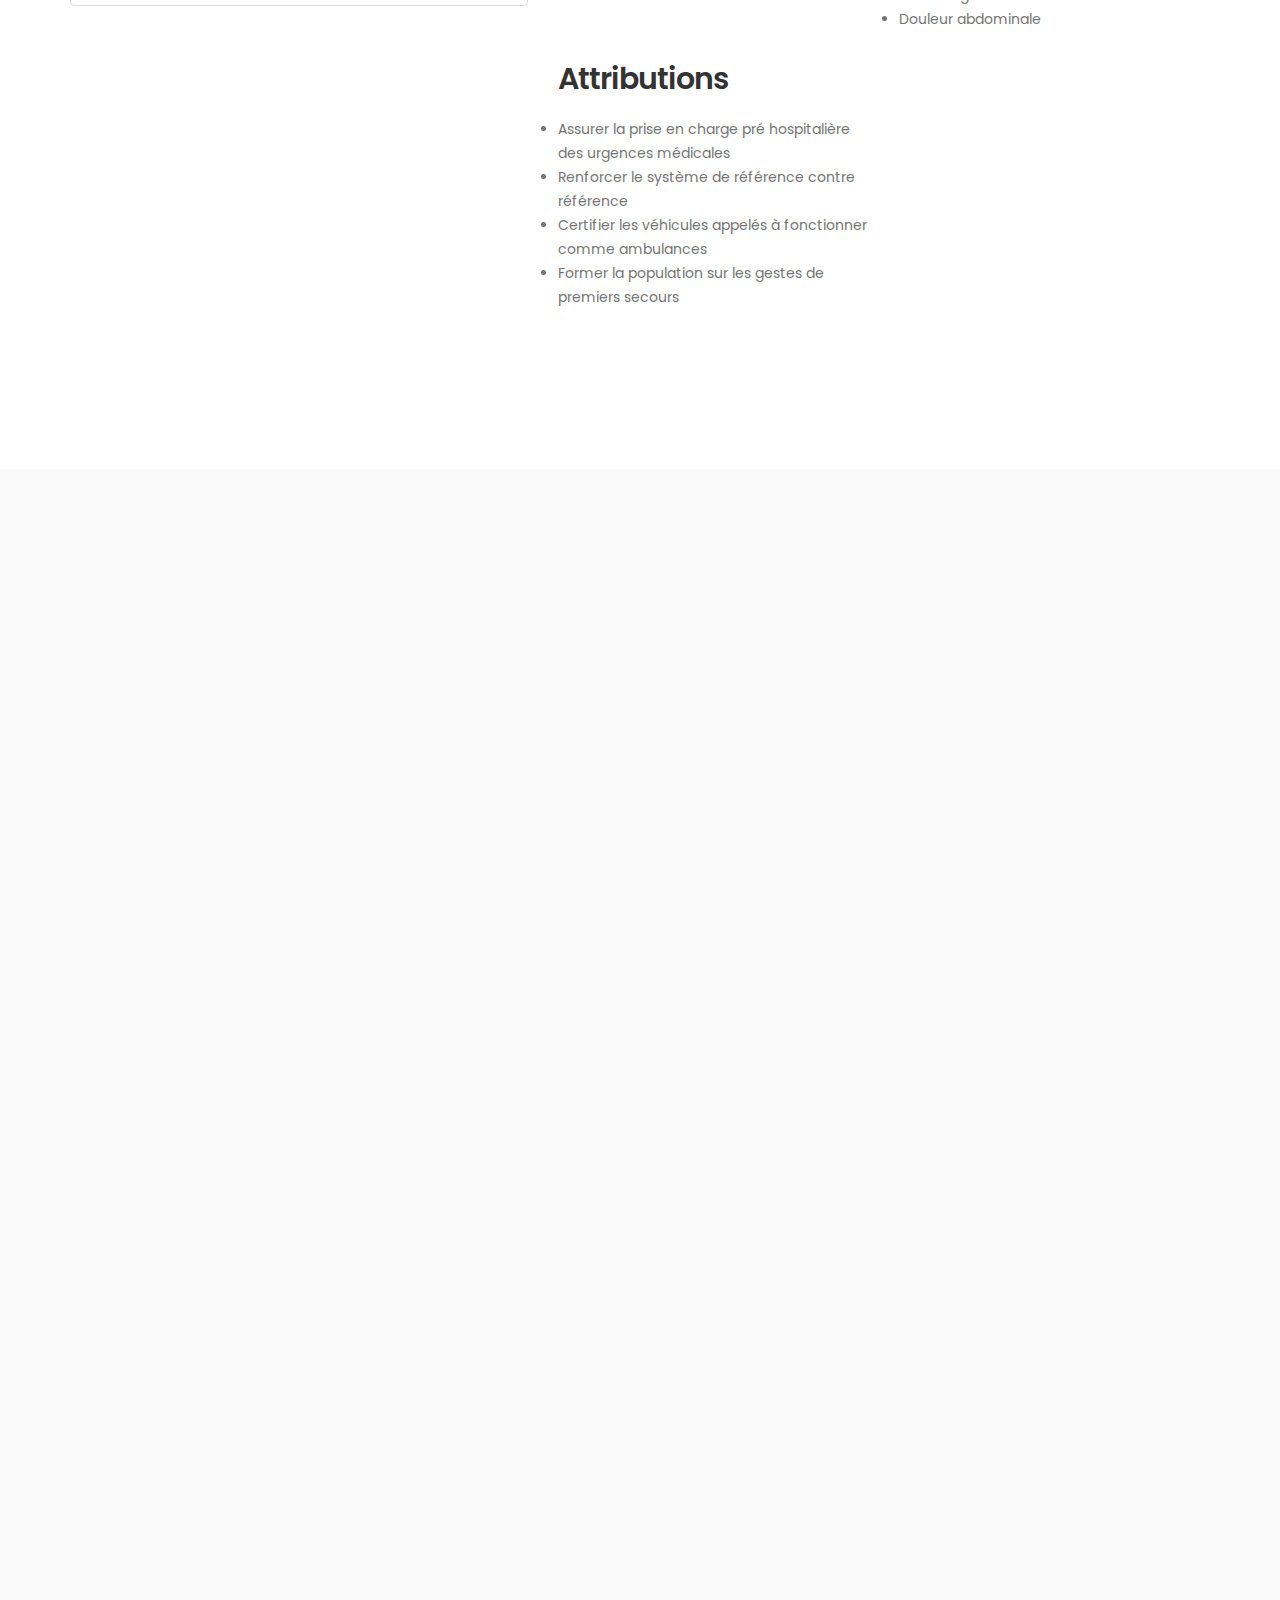
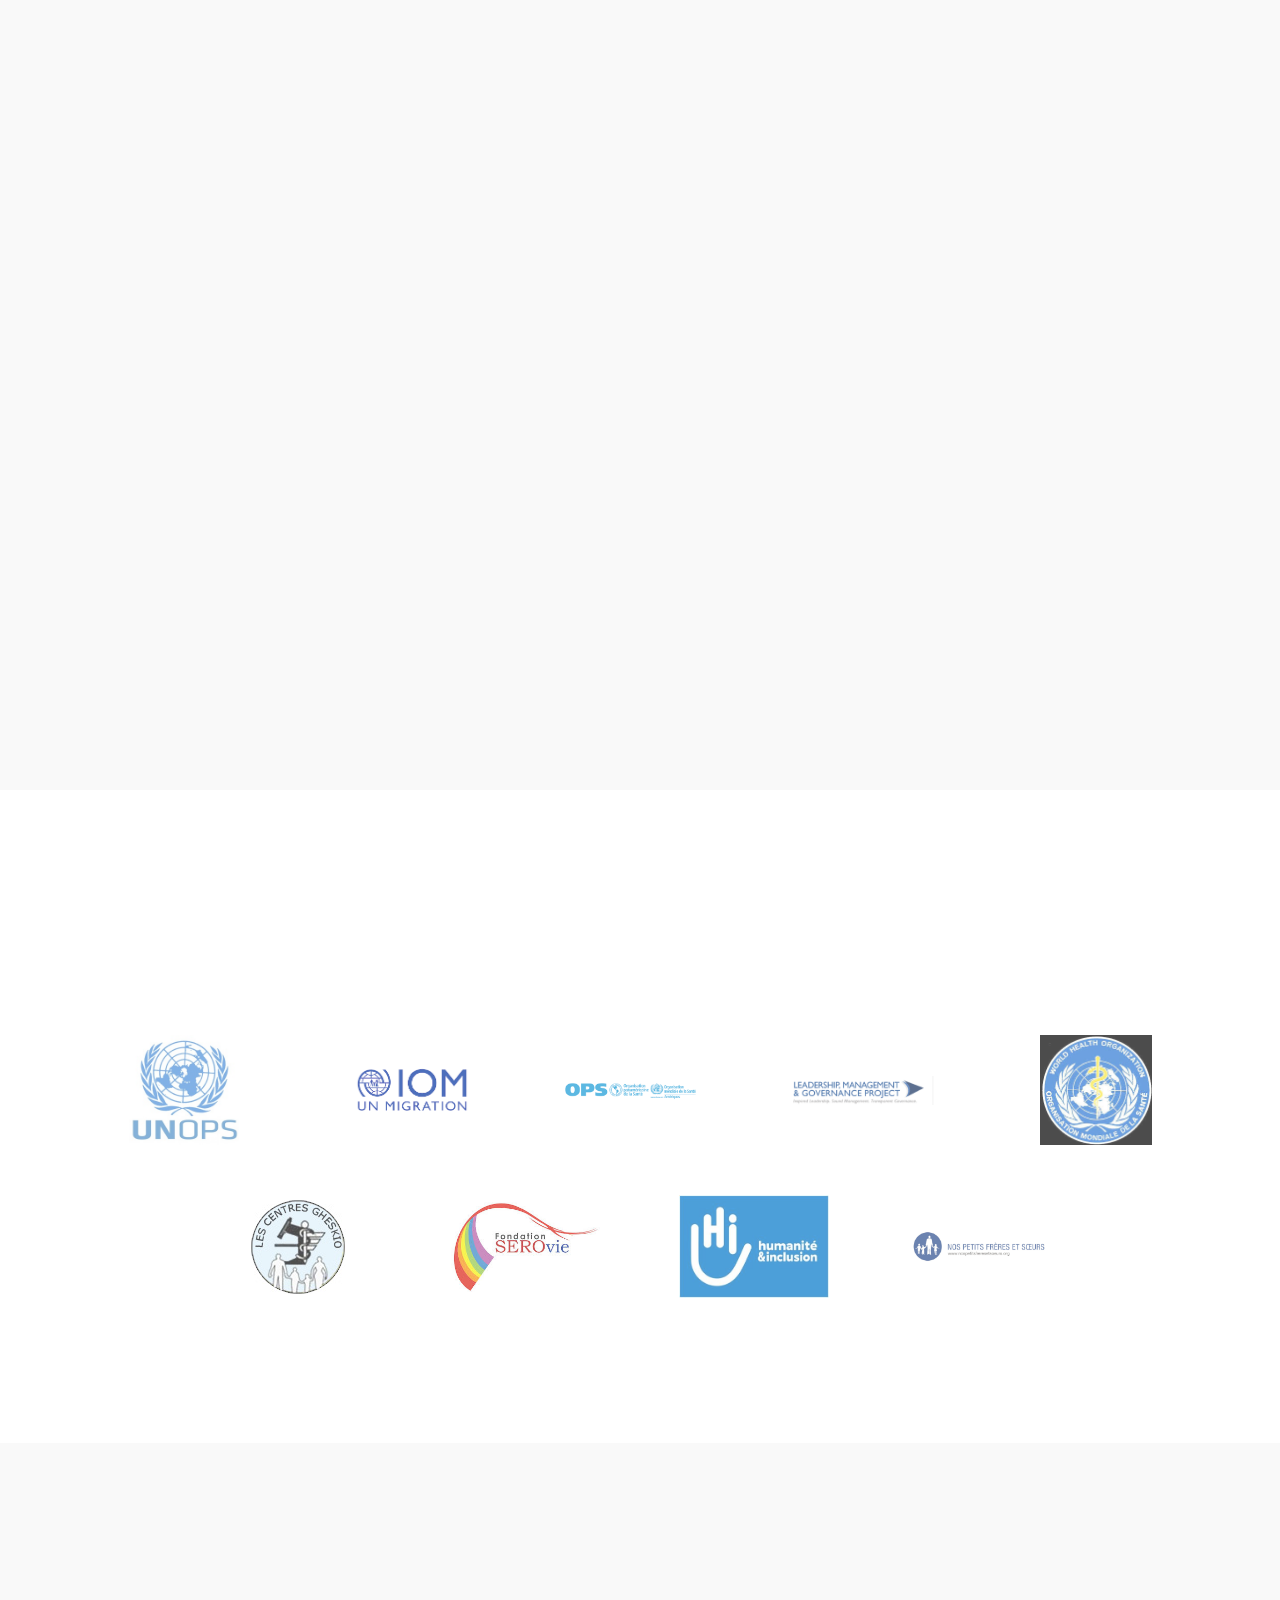
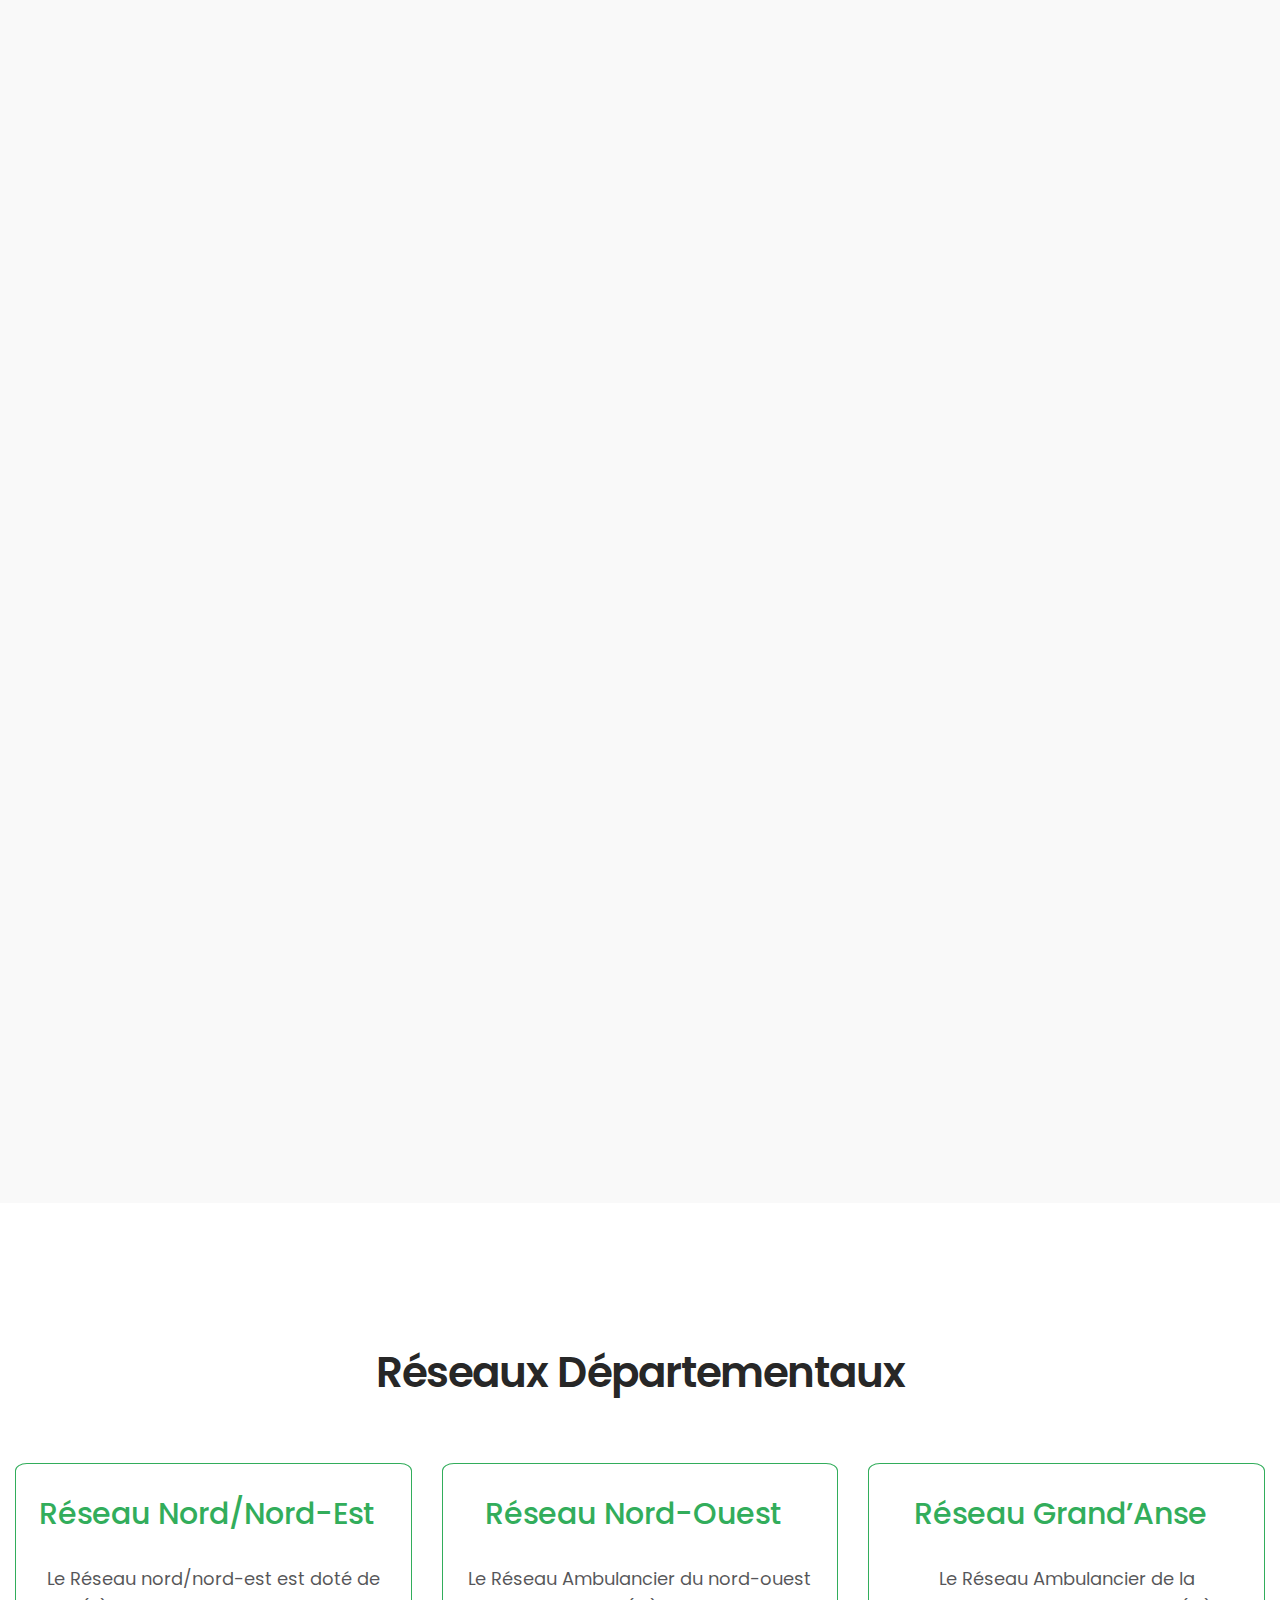
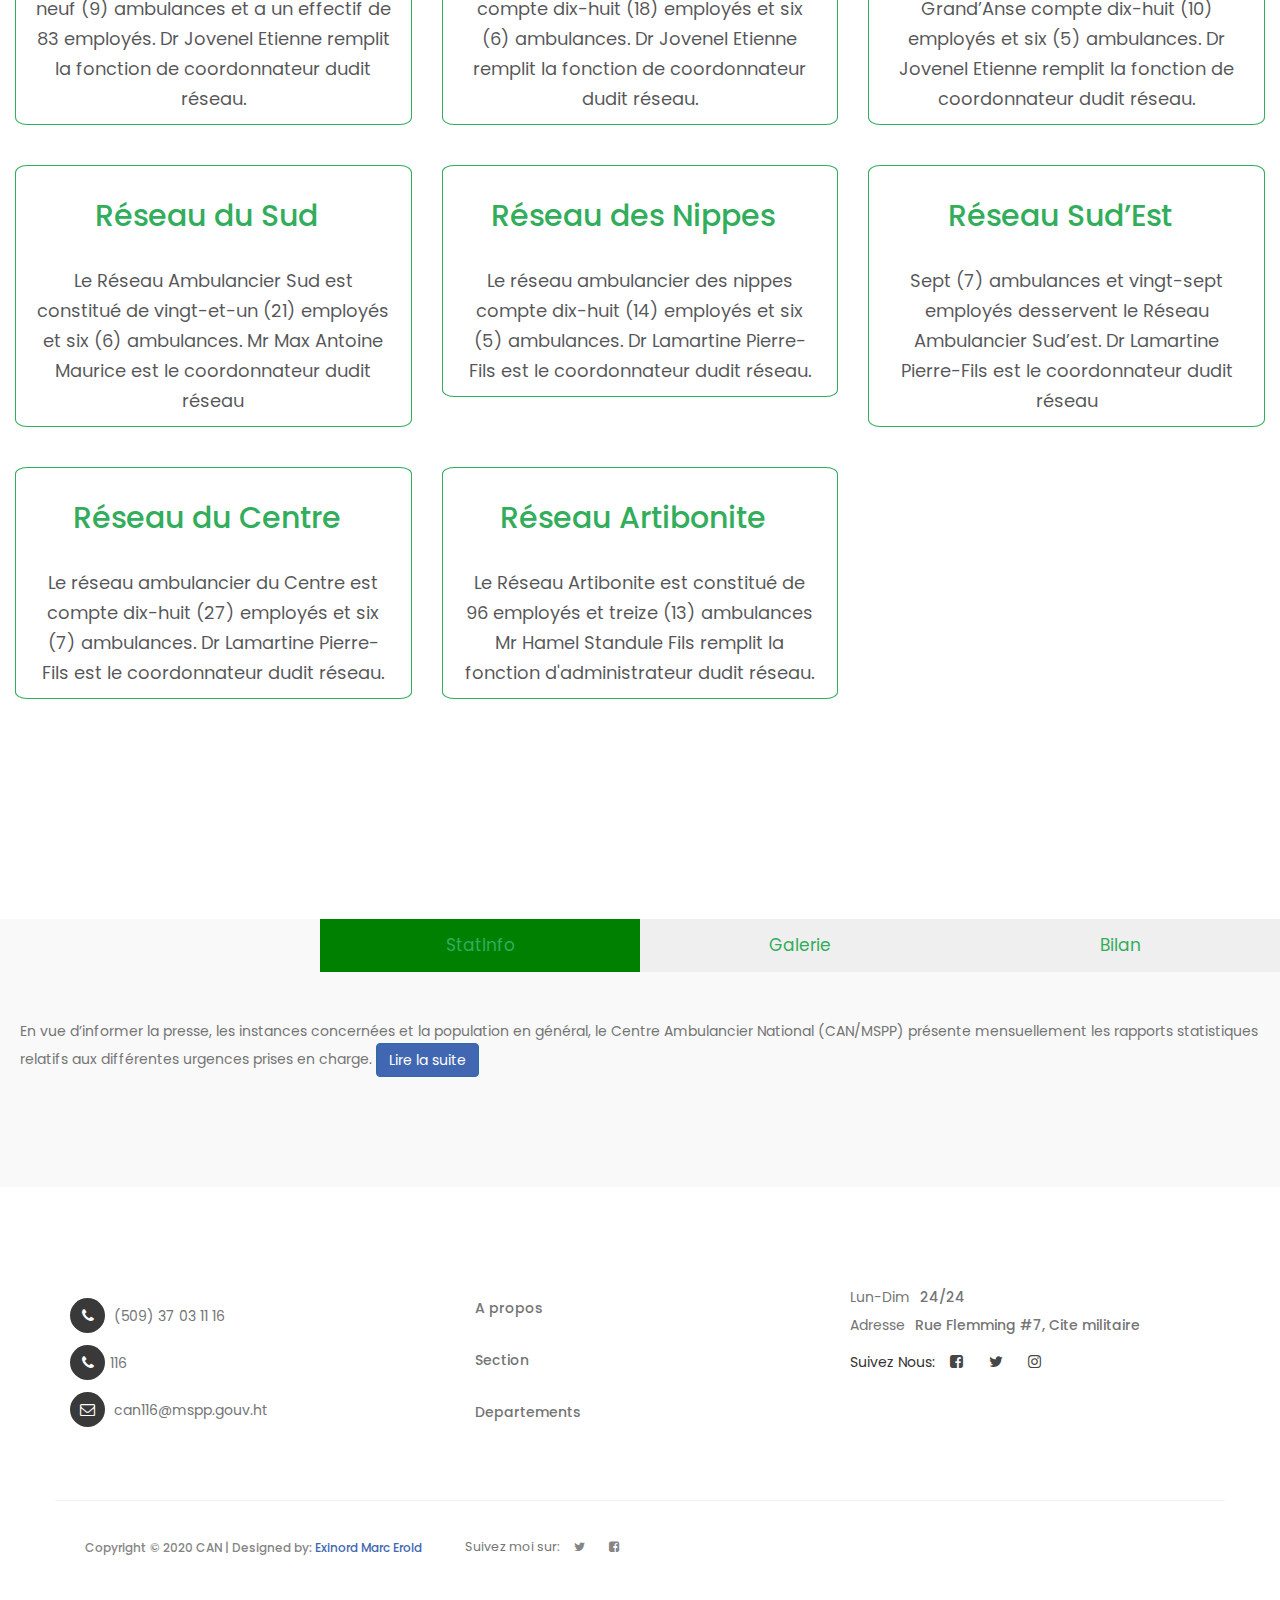
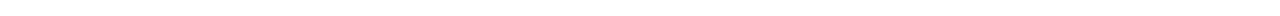
==== commit dbab4454: "update made on index to set galeri" ====
--- a/index.html
+++ b/index.html
@@ -3,7 +3,9 @@
 
 <head>
 
-     <title>CAN | Ambulance</title>
+     <title>Centre Ambulancier National</title>
+
+     <link rel="shortcut icon" href="images/image 5.jpg"/>
      <!--
 
 Template 2098 Health
@@ -611,7 +613,7 @@
 
                                              <li>
                                                   <a href="https://www.who.int/fr" target="_blank">
-                                                       <img src="images/oms.jpeg" alt="Logo Images" /></a>
+                                                    <img src="images/oms.jpeg" alt="Logo Images" /></a>
                                              </li>
 
 
@@ -719,8 +721,8 @@
                                    <h3>Dr Rudolph Prudent</h3>
                                    <p>Directeur du CAN Juin 2016 - Juillet 2017</p>
                                    <div class="team-contact-info">
-                                        <p><i class="fa fa-phone"></i> 010-070-0170</p>
-                                        <p><i class="fa fa-envelope-o"></i> <a >cardio@company.com</a></p>
+                                        <p><i class="fa fa-phone"></i> +509 38 33 8884</p>
+                                        <p><i class="fa fa-envelope-o"></i> <a >can116@mspp.gouv.ht</a></p>
                                    </div>
                                    <ul class="social-icon">
                                         <li><a href="https://www.facebook.com/rudolph.prudent"
@@ -744,7 +746,7 @@
                                    <div class="team-contact-info">
                                         <p><i class="fa fa-phone"></i> <a href="tel: +509 48 20  38 50">+509 48 20  38 50
                                         </p>
-                                        <p><i class="fa fa-envelope-o"></i> <a>cardio@company.com</a></p>
+                                        <p><i class="fa fa-envelope-o"></i> <a href="mailto:mgarnel@yahoo.fr" >mgarnel@yahoo.fr</a></p>
                                    </div>
                                    <ul class="social-icon">
                                         <li><a href="https://www.facebook.com/garnel.michel"
@@ -769,8 +771,8 @@
                                    <h3>Gerard Martelly</h3>
                                    <p>Cardiology</p>
                                    <div class="team-contact-info">
-                                        <p><i class="fa fa-phone"></i> 010-040-0140</p>
-                                        <p><i class="fa fa-envelope-o"></i> <a href="#">cardio@company.com</a></p>
+                                        <p><i class="fa fa-phone"></i> +1 (210) 722-4493</p>
+                                        <p><i class="fa fa-envelope-o"></i> <a href="#">can116@mspp.gouv.ht</a></p>
                                    </div>
                                    <ul class="social-icon">
                                         <li><a  class="fa fa-facebook-square"></a></li>
@@ -790,8 +792,8 @@
                                    <h3>Dr Philippe Desmangles</h3>
                                    <p>Directeur du CAN Mai 2012- Fév 2013</p>
                                    <div class="team-contact-info">
-                                        <p><i class="fa fa-phone"></i> 010-040-0140</p>
-                                        <p><i class="fa fa-envelope-o"></i> <a href="#">cardio@company.com</a></p>
+                                        <p><i class="fa fa-phone"></i> +509 3703 11 16</p>
+                                        <p><i class="fa fa-envelope-o"></i> <a href="#">can116@mspp.gouv.ht</a></p>
                                    </div>
                                    <ul class="social-icon">
                                         <li><a href="https://www.facebook.com/philippe.desmangles.9" 
@@ -813,8 +815,8 @@
                                    <h3>Ralph Senecal</h3>
                                    <p>Directeur du CAN Fév. 2012- Avr 2012</p>
                                    <div class="team-contact-info">
-                                        <p><i class="fa fa-phone"></i> 010-040-0140</p>
-                                        <p><i class="fa fa-envelope-o"></i> <a href="#">cardio@company.com</a></p>
+                                        <p><i class="fa fa-phone"></i> +509 3703 11 16</p>
+                                        <p><i class="fa fa-envelope-o"></i> <a href="#">can116@mspp.gouv.ht</a></p>
                                    </div>
                                    <ul class="social-icon">
                                         <li><a href="https://www.facebook.com/ralph.senecal"
@@ -1975,11 +1977,11 @@
                                    <h4 class="wow fadeInUp" data-wow-delay="0.4s">Horaire d'ouverture
                                    </h4>
                                    <p>Lun-Dim<span>24/24</span></p>
-                                   <p>Adresse: <span>Rue Flemming #7, Cite militaire</span></p>
-
-
-
-                                   <!-- <p>Sunday <span>Closed</span></p> -->
+                                   <p>Adresse<span>Rue Flemming #7, Cite militaire</span></p>
+
+
+
+                              
                               </div>
 
                               <ul class="social-icon">
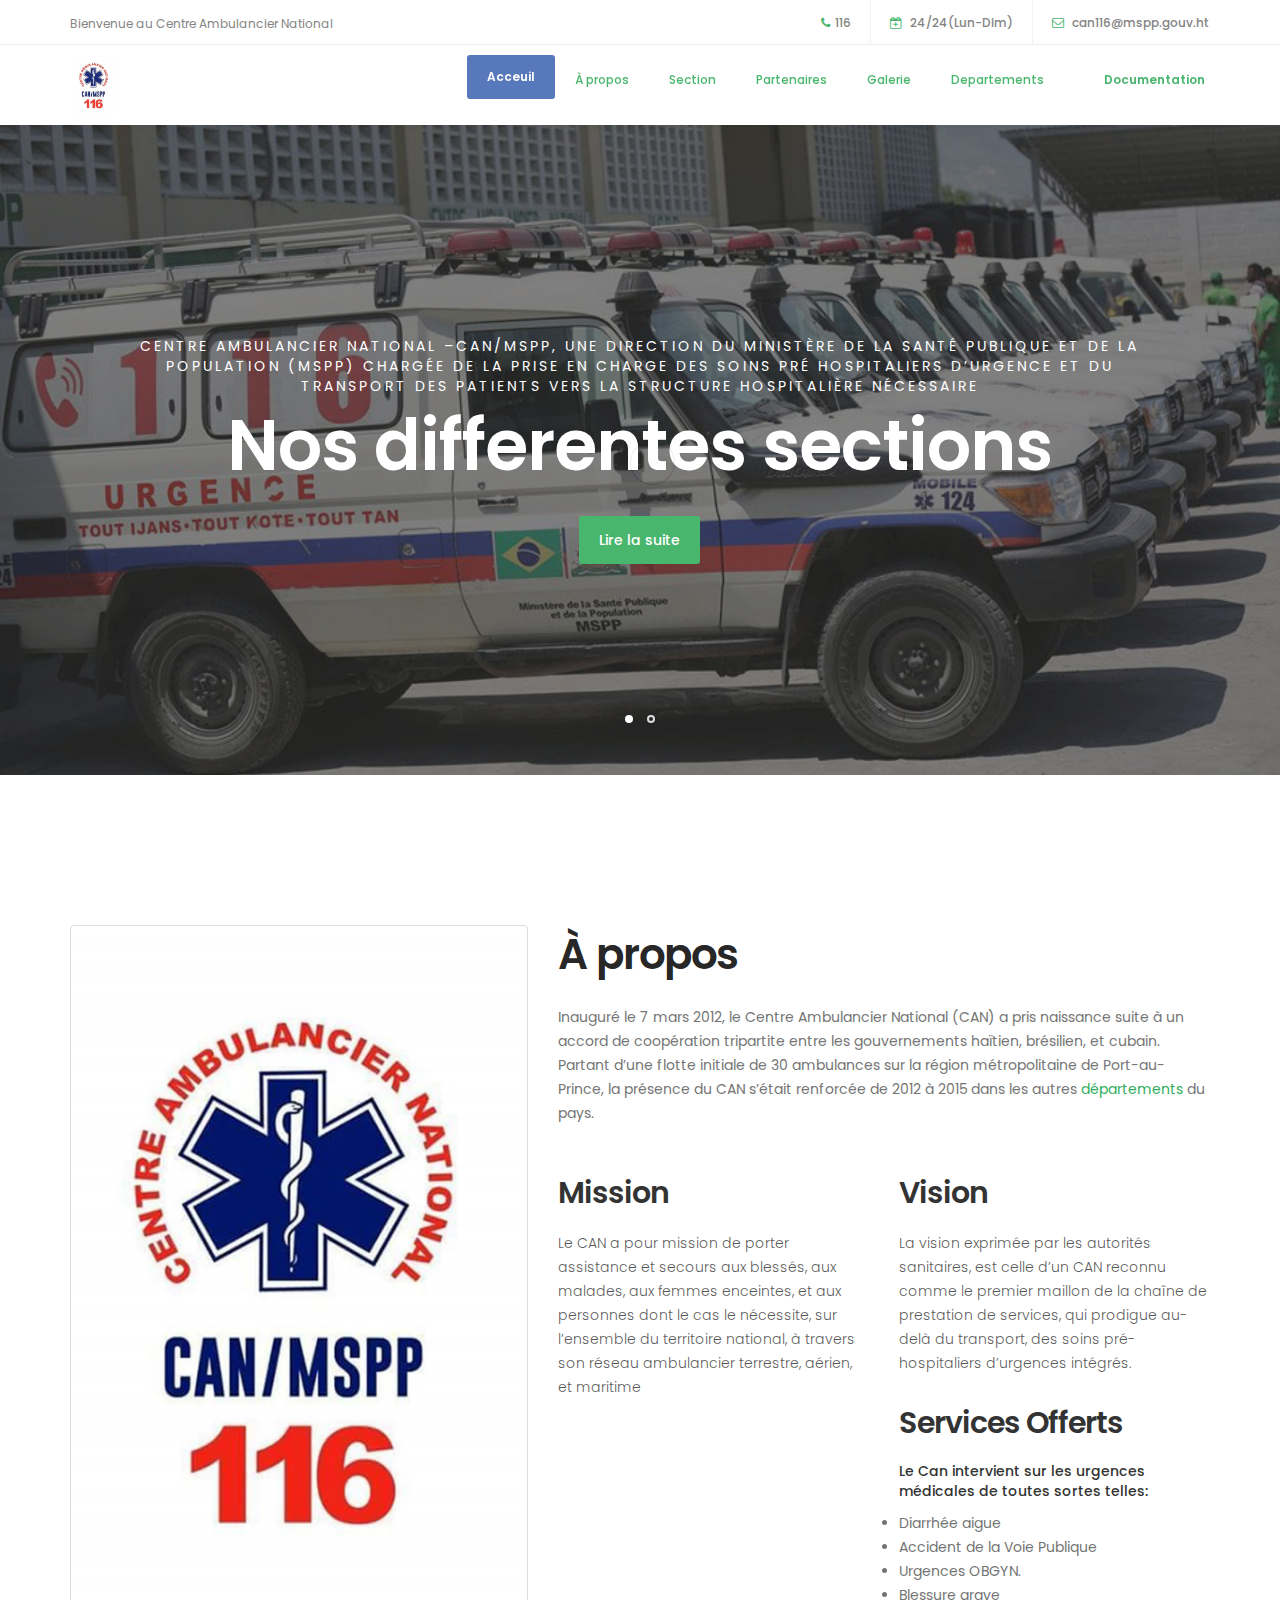
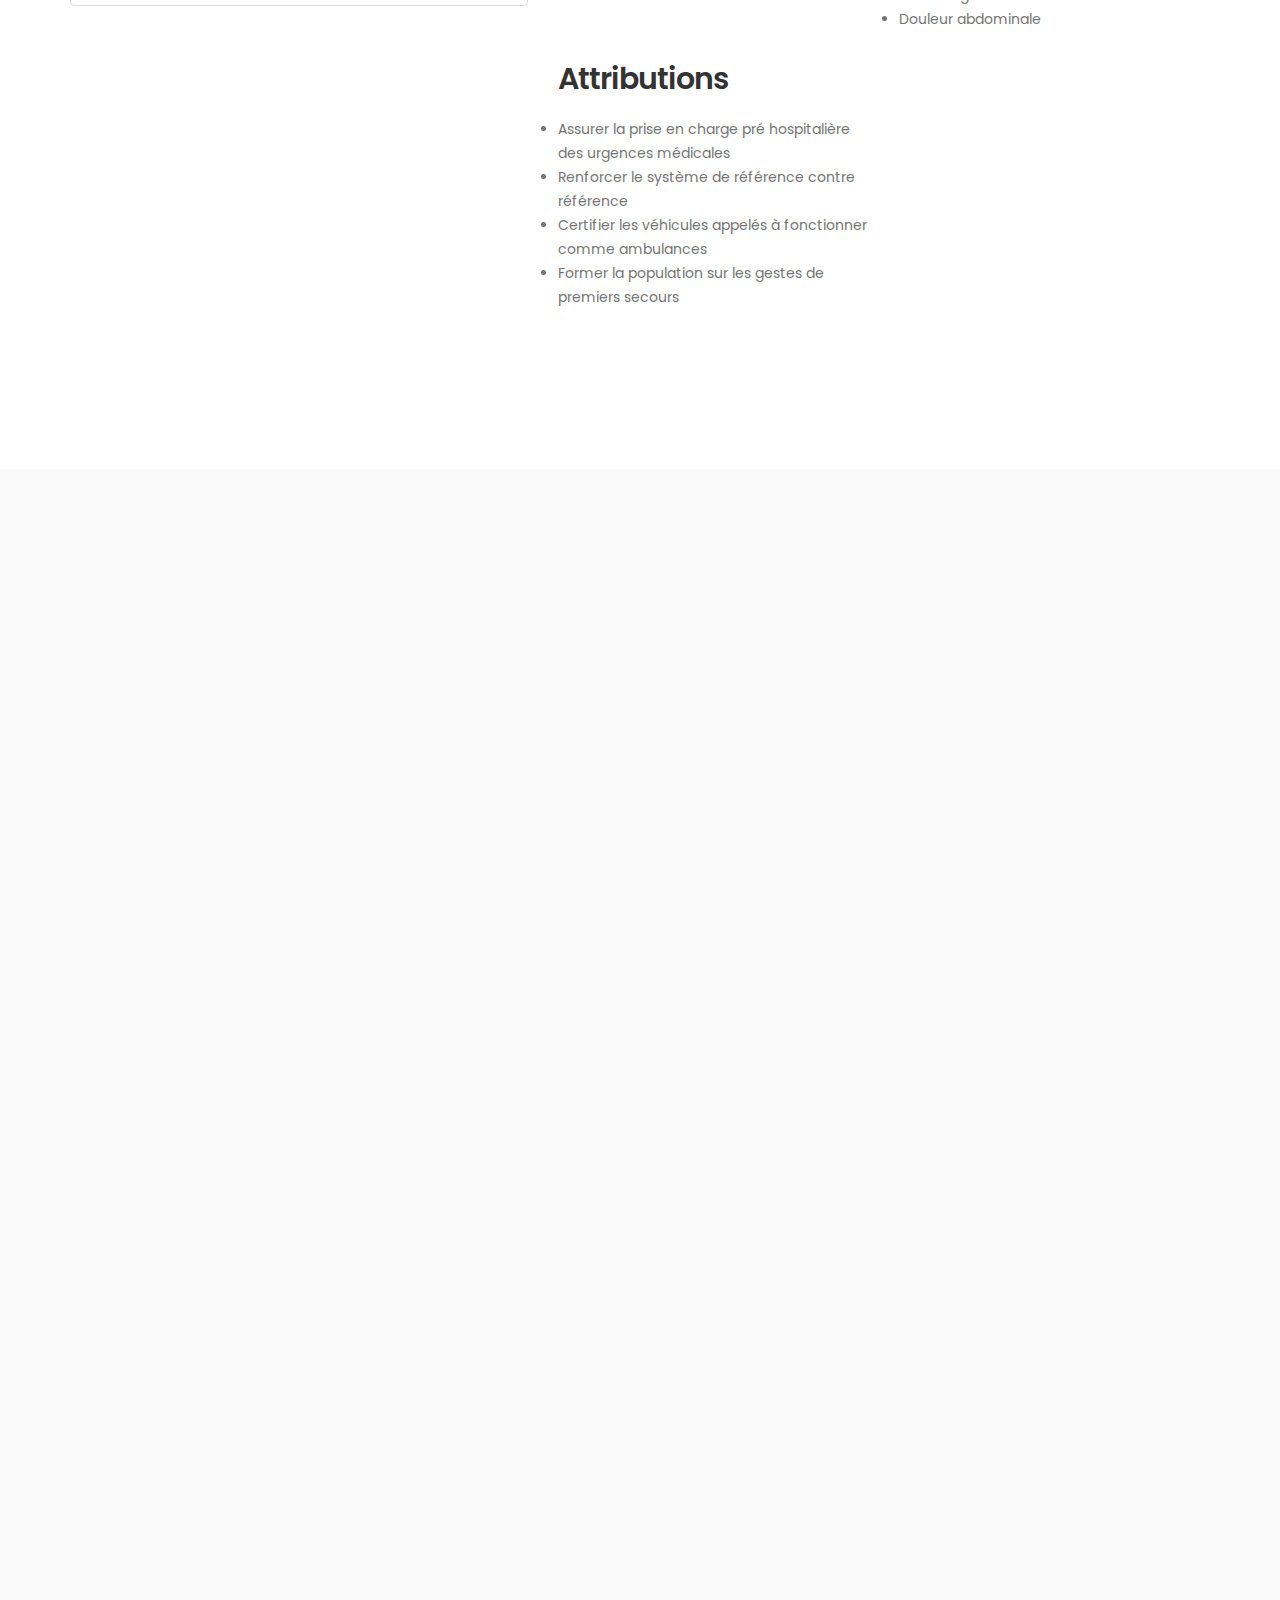
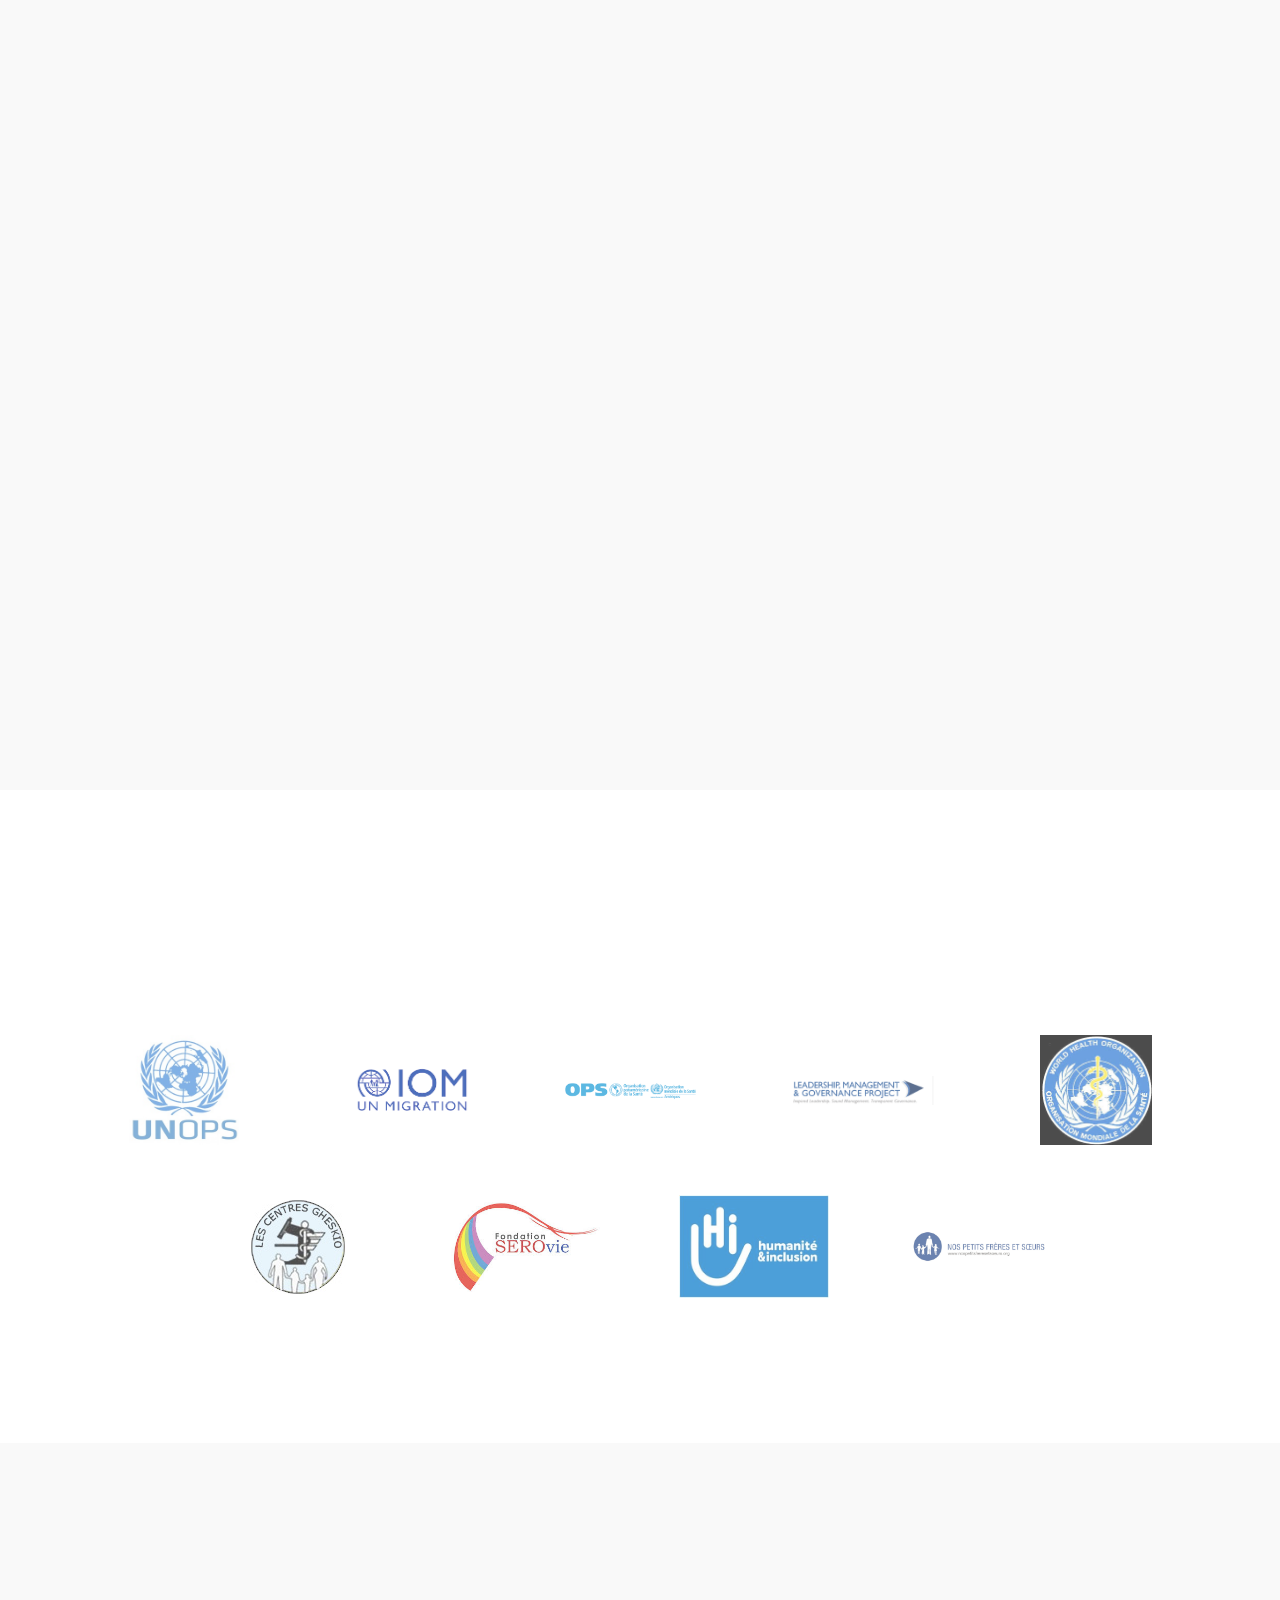
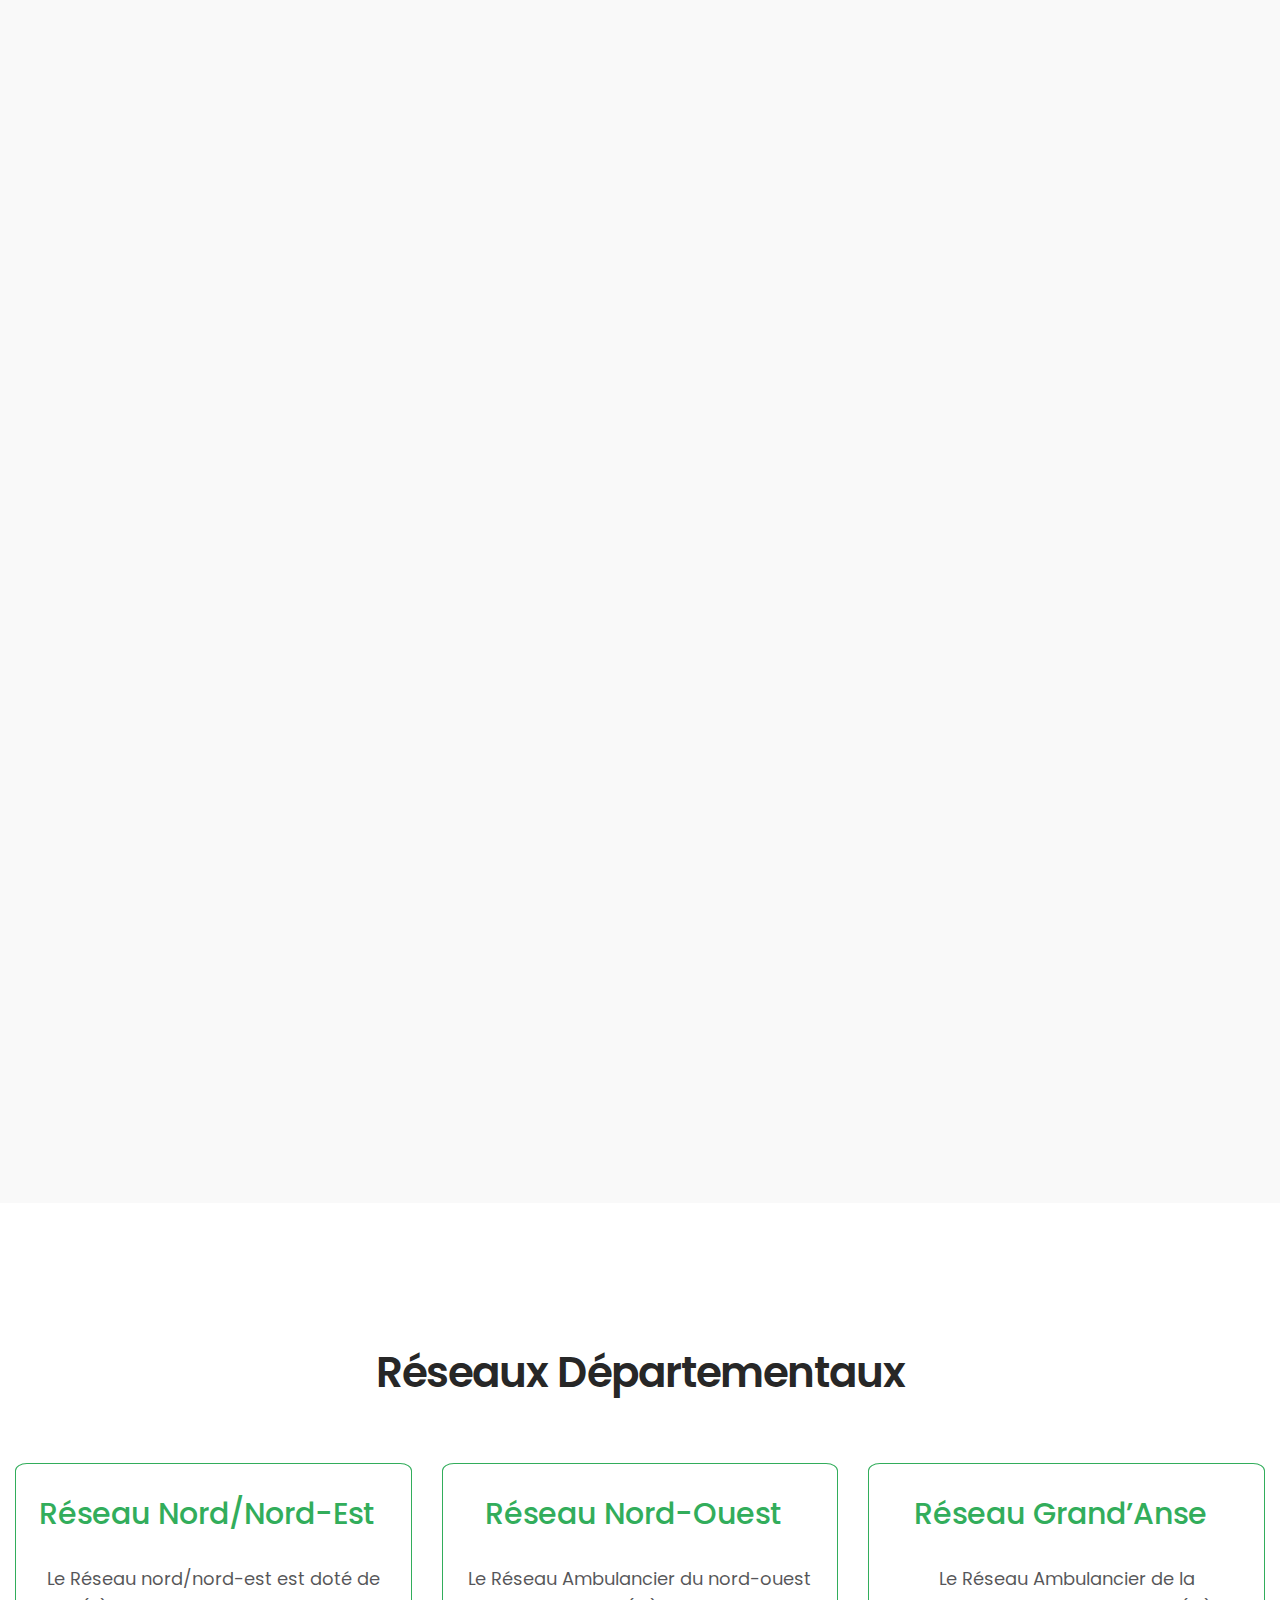
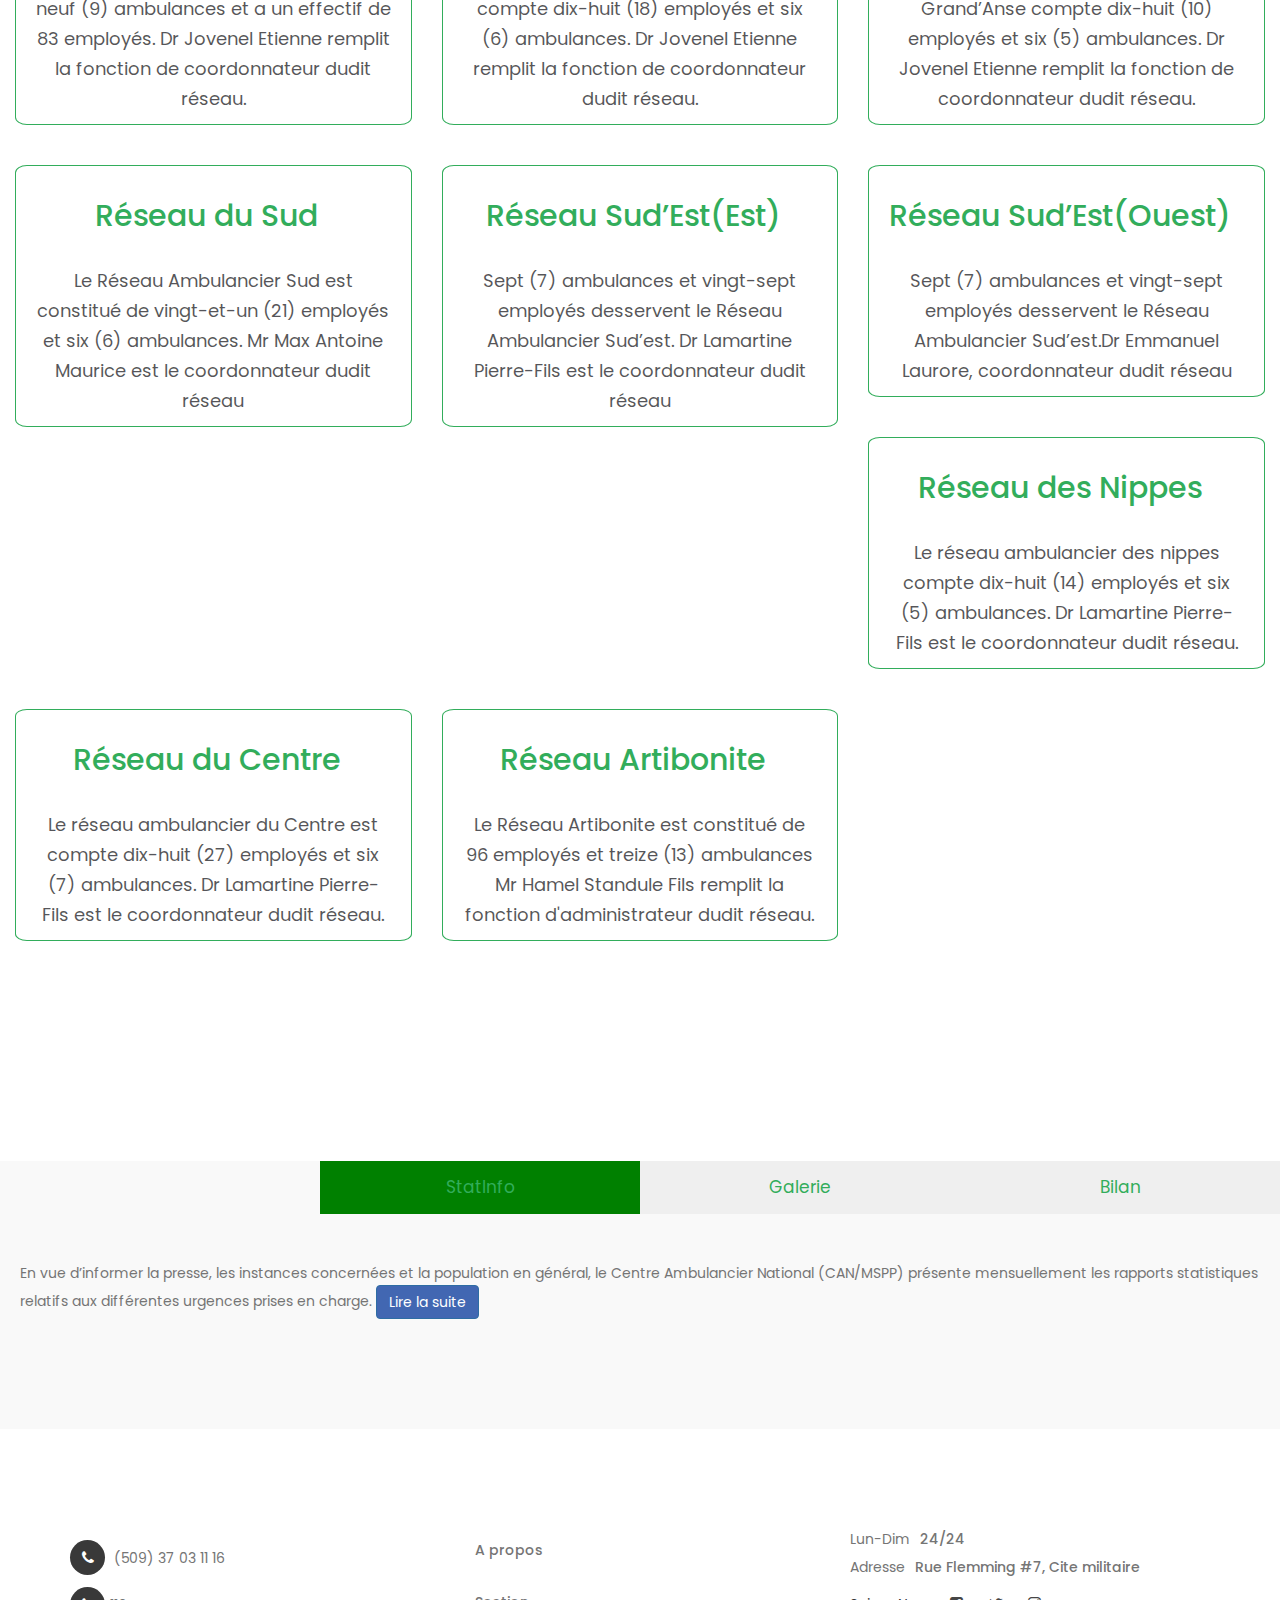
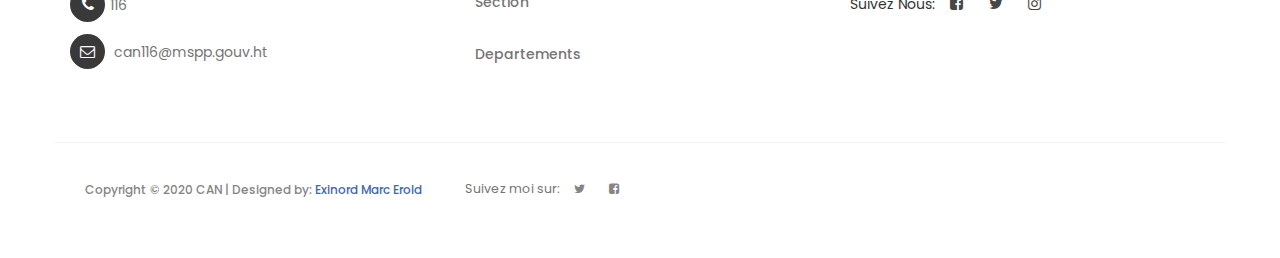
==== commit 8deb81ec: "upload logo on each page, and coordonateurs" ====
--- a/index.html
+++ b/index.html
@@ -80,7 +80,7 @@
                     <a href="index.html" class="navbar-nav"><i class="fa fa--square"></i>
                         
                         <img src="images/image 5.jpg" style="width: 40px;">
-                         </a>
+                    </a>
                </div>
 
                <!-- MENU LINKS -->
@@ -912,6 +912,29 @@
                               </div>
                          </div>
 
+                         <div class="col-lg-4 col-md-3  col-sm-6 col-12">
+                              <div class="rn-counterup counterup_style--1">
+                                   <h5 class="counter count">Réseau Sud’Est(Est)</h5>
+                                   <!-- <p class="description">Direction sanitaire SUD'EST.</p> -->
+                                   <p class="description">Sept (7) ambulances et vingt-sept employés desservent le
+                                        Réseau Ambulancier Sud’est.
+                                        Dr Lamartine Pierre-Fils est le coordonnateur dudit réseau
+                                   </p>
+
+                              </div>
+                         </div>
+
+                         <div class="col-lg-4 col-md-3  col-sm-6 col-12">
+                              <div class="rn-counterup counterup_style--1">
+                                   <h5 class="counter count">Réseau Sud’Est(Ouest)</h5>
+                                   <!-- <p class="description">Direction sanitaire SUD'EST.</p> -->
+                                   <p class="description">Sept (7) ambulances et vingt-sept employés desservent le
+                                        Réseau Ambulancier Sud’est.Dr Emmanuel Laurore, coordonnateur dudit réseau
+                                   </p>
+
+                              </div>
+                         </div>
+
                          <div class="col-lg-4 col-md-4  col-sm-6 col-12">
                               <div class="rn-counterup counterup_style--1">
                                    <h5 class="counter count">Réseau des Nippes </h5>
@@ -923,17 +946,7 @@
 
                               </div>
                          </div>
-                         <div class="col-lg-4 col-md-3  col-sm-6 col-12">
-                              <div class="rn-counterup counterup_style--1">
-                                   <h5 class="counter count">Réseau Sud’Est</h5>
-                                   <!-- <p class="description">Direction sanitaire SUD'EST.</p> -->
-                                   <p class="description">Sept (7) ambulances et vingt-sept employés desservent le
-                                        Réseau Ambulancier Sud’est.
-                                        Dr Lamartine Pierre-Fils est le coordonnateur dudit réseau
-                                   </p>
-
-                              </div>
-                         </div>
+                     
 
                          <div class="col-lg-4 col-md-4  col-sm-6 col-12">
                               <div class="rn-counterup counterup_style--1">
@@ -980,18 +993,18 @@
 
           <div id="Statistiques" class="tabcontent">
                <!-- <h3>Statistiques Mensuel</h3>-->
-               <p style="">En vue d’informer la presse, les instances concernées et la population en général,
+               <p >En vue d’informer la presse, les instances concernées et la population en général,
                     le Centre Ambulancier National (CAN/MSPP)
                     présente mensuellement les rapports statistiques relatifs aux
                     différentes urgences prises en charge.
-                    <a href="https://www.facebook.com/MSPPCAN116/photos/pcb.3302172943201554/3302165436535638/"
+                    <a href="https://www.facebook.com/MSPPCAN116/photos/pcb.3741266442625533/3741264322625745/"
                          target="_blank" class="btn btn-primary  documentation-style">Lire la suite</a>
                </p>
           </div>
 
           <div id="Bilan" class="tabcontent ">
                <!-- <h3 style="font-size: 30px;">Bilan operationnel 2018-2019</h3> -->
-               <p class="" style="">
+               <p >
                     Dans le souci de permettre à la population d’être bien imbu du travail effectué par les équipes ambulancières du CAN sur le territoire  national, la Direction de ladite institution organise, généralement, une cérémonie au cours de laquelle le bilan des différentes 
                     activités réalisées au cours de l’année est présenté à la presse et au grand public.
                </p>
@@ -1030,13 +1043,13 @@
                                                   obtetricales organise au can
                                                   formation sur urgences
                                                   obtetricales organise au can</p> -->
-                                             <!-- <h4 class="title"><a>Commémoration 7 ans can
+                                             <!-- <h4 class="title"><a>Commémoration 7 ans can -->
                                                      
-                                                  </a></h4> -->
-                                             <div class="portfolio-btn">
+                                                  </a></h4>
+                                             <!-- <div class="portfolio-btn">
                                                   <a class="rn-btn text-white" href="">Read
                                                        More</a>
-                                             </div>
+                                             </div> -->
                                         </div>
                                    </div>
                               </div>
@@ -1045,6 +1058,29 @@
                                         <div class="thumbnail">
                                            
                                                   <img class="w-1000" src="images/commemoration_2.jpg"
+                                                       alt="Portfolio Images">
+                                            
+                                        </div>
+                                        <div class="content">
+                                             <!-- <p class="portfoliotype">formation sur urgences
+                                                  obtetricales organise au can
+                                                  formation sur urgences
+                                                  obtetricales organise au can</p> -->
+                                              <!-- <h4 class="title"><a>Commémoration 7 ans can
+                                                     
+                                                  </a></h4>  -->
+                                             <!-- <div class="portfolio-btn">
+                                                  <a class="rn-btn text-white" href="">Read
+                                                       More</a>
+                                             </div> -->
+                                        </div>
+                                   </div>
+                              </div>
+                              <div class="col-lg-4 col-md-6 col-12">
+                                   <div class="portfolio-style--3">
+                                        <div class="thumbnail">
+                                           
+                                                  <img class="w-1000" src="images/commemoration_3.jpg"
                                                        alt="Portfolio Images">
                                             
                                         </div>
@@ -1056,33 +1092,10 @@
                                              <!-- <h4 class="title"><a>Commémoration 7 ans can
                                                      
                                                   </a></h4> -->
-                                             <div class="portfolio-btn">
+                                             <!-- <div class="portfolio-btn">
                                                   <a class="rn-btn text-white" href="">Read
                                                        More</a>
-                                             </div>
-                                        </div>
-                                   </div>
-                              </div>
-                              <div class="col-lg-4 col-md-6 col-12">
-                                   <div class="portfolio-style--3">
-                                        <div class="thumbnail">
-                                           
-                                                  <img class="w-1000" src="images/commemoration_3.jpg"
-                                                       alt="Portfolio Images">
-                                            
-                                        </div>
-                                        <div class="content">
-                                             <!-- <p class="portfoliotype">formation sur urgences
-                                                  obtetricales organise au can
-                                                  formation sur urgences
-                                                  obtetricales organise au can</p> -->
-                                             <!-- <h4 class="title"><a>Commémoration 7 ans can
-                                                     
-                                                  </a></h4> -->
-                                             <div class="portfolio-btn">
-                                                  <a class="rn-btn text-white" href="">Read
-                                                       More</a>
-                                             </div>
+                                             </div> -->
                                         </div>
                                    </div>
                               </div>
@@ -1105,10 +1118,10 @@
                                              <!-- <h4 class="title"><a>Remise ambulance
                                                      
                                                   </a></h4> -->
-                                             <div class="portfolio-btn">
+                                             <!-- <div class="portfolio-btn">
                                                   <a class="rn-btn text-white" href="">Read
                                                        More</a>
-                                             </div>
+                                             </div> -->
                                         </div>
                                    </div>
                               </div>
@@ -1130,10 +1143,10 @@
                                                   obtetricales organise au can</p> -->
                                              <!-- <h4 class="title"><a>Remise ambulance
                                                   </a></h4> -->
-                                             <div class="portfolio-btn">
+                                             <!-- <div class="portfolio-btn">
                                                   <a class="rn-btn text-white" href="">Read
                                                        More</a>
-                                             </div>
+                                             </div> -->
                                         </div>
                                    </div>
                               </div>
@@ -1155,10 +1168,10 @@
                                              <!-- <h4 class="title"><a>Remise ambulance
                                                      
                                                   </a></h4> -->
-                                             <div class="portfolio-btn">
+                                             <!-- <div class="portfolio-btn">
                                                   <a class="rn-btn text-white" href="">Read
                                                        More</a>
-                                             </div>
+                                             </div> -->
                                         </div>
                                    </div>
                               </div>
@@ -1180,10 +1193,10 @@
                                              <!-- <h4 class="title"><a>Remise ambulance
                                                      
                                                   </a></h4> -->
-                                             <div class="portfolio-btn">
+                                             <!-- <div class="portfolio-btn">
                                                   <a class="rn-btn text-white" href="">Read
                                                        More</a>
-                                             </div>
+                                             </div> -->
                                         </div>
                                    </div>
                               </div>
@@ -1205,10 +1218,10 @@
                                              <!-- <h4 class="title"><a>Remise ambulance
                                                      
                                                   </a></h4> -->
-                                             <div class="portfolio-btn">
+                                             <!-- <div class="portfolio-btn">
                                                   <a class="rn-btn text-white" href="">Read
                                                        More</a>
-                                             </div>
+                                             </div> -->
                                         </div>
                                    </div>
                               </div>
@@ -1229,10 +1242,10 @@
                                              <!-- <h4 class="title"><a>Remise ambulance
                                                      
                                                   </a></h4> -->
-                                             <div class="portfolio-btn">
+                                             <!-- <div class="portfolio-btn">
                                                   <a class="rn-btn text-white" href="">Read
                                                        More</a>
-                                             </div>
+                                             </div> -->
                                         </div>
                                    </div>
                               </div>
@@ -1253,10 +1266,10 @@
                                              <!-- <h4 class="title"><a>Remise ambulance
                                                      
                                                   </a></h4> -->
-                                             <div class="portfolio-btn">
+                                             <!-- <div class="portfolio-btn">
                                                   <a class="rn-btn text-white" href="">Read
                                                        More</a>
-                                             </div>
+                                             </div> -->
                                         </div>
                                    </div>
                               </div>
@@ -1277,10 +1290,10 @@
                                              <!-- <h4 class="title"><a>Remise ambulance
                                                      
                                                   </a></h4> -->
-                                             <div class="portfolio-btn">
+                                             <!-- <div class="portfolio-btn">
                                                   <a class="rn-btn text-white" href="">Read
                                                        More</a>
-                                             </div>
+                                             </div> -->
                                         </div>
                                    </div>
                               </div>
@@ -1301,10 +1314,10 @@
                                              <!-- <h4 class="title"><a>Remise ambulance
                                                      
                                                   </a></h4> -->
-                                             <div class="portfolio-btn">
+                                             <!-- <div class="portfolio-btn">
                                                   <a class="rn-btn text-white" href="">Read
                                                        More</a>
-                                             </div>
+                                             </div> -->
                                         </div>
                                    </div>
                               </div>
@@ -1325,10 +1338,10 @@
                                              <!-- <h4 class="title"><a>Remise ambulance
                                                      
                                                   </a></h4> -->
-                                             <div class="portfolio-btn">
+                                             <!-- <div class="portfolio-btn">
                                                   <a class="rn-btn text-white" href="">Read
                                                        More</a>
-                                             </div>
+                                             </div> -->
                                         </div>
                                    </div>
                               </div>
@@ -1349,10 +1362,10 @@
                                              <!-- <h4 class="title"><a>Remise ambulance
                                                      
                                                   </a></h4> -->
-                                             <div class="portfolio-btn">
+                                             <!-- <div class="portfolio-btn">
                                                   <a class="rn-btn text-white" href="">Read
                                                        More</a>
-                                             </div>
+                                             </div> -->
                                         </div>
                                    </div>
                               </div>
@@ -1373,10 +1386,10 @@
                                              <!-- <h4 class="title"><a>Remise ambulance
                                                      
                                                   </a></h4> -->
-                                             <div class="portfolio-btn">
+                                             <!-- <div class="portfolio-btn">
                                                   <a class="rn-btn text-white" href="">Read
                                                        More</a>
-                                             </div>
+                                             </div> -->
                                         </div>
                                    </div>
                               </div>
